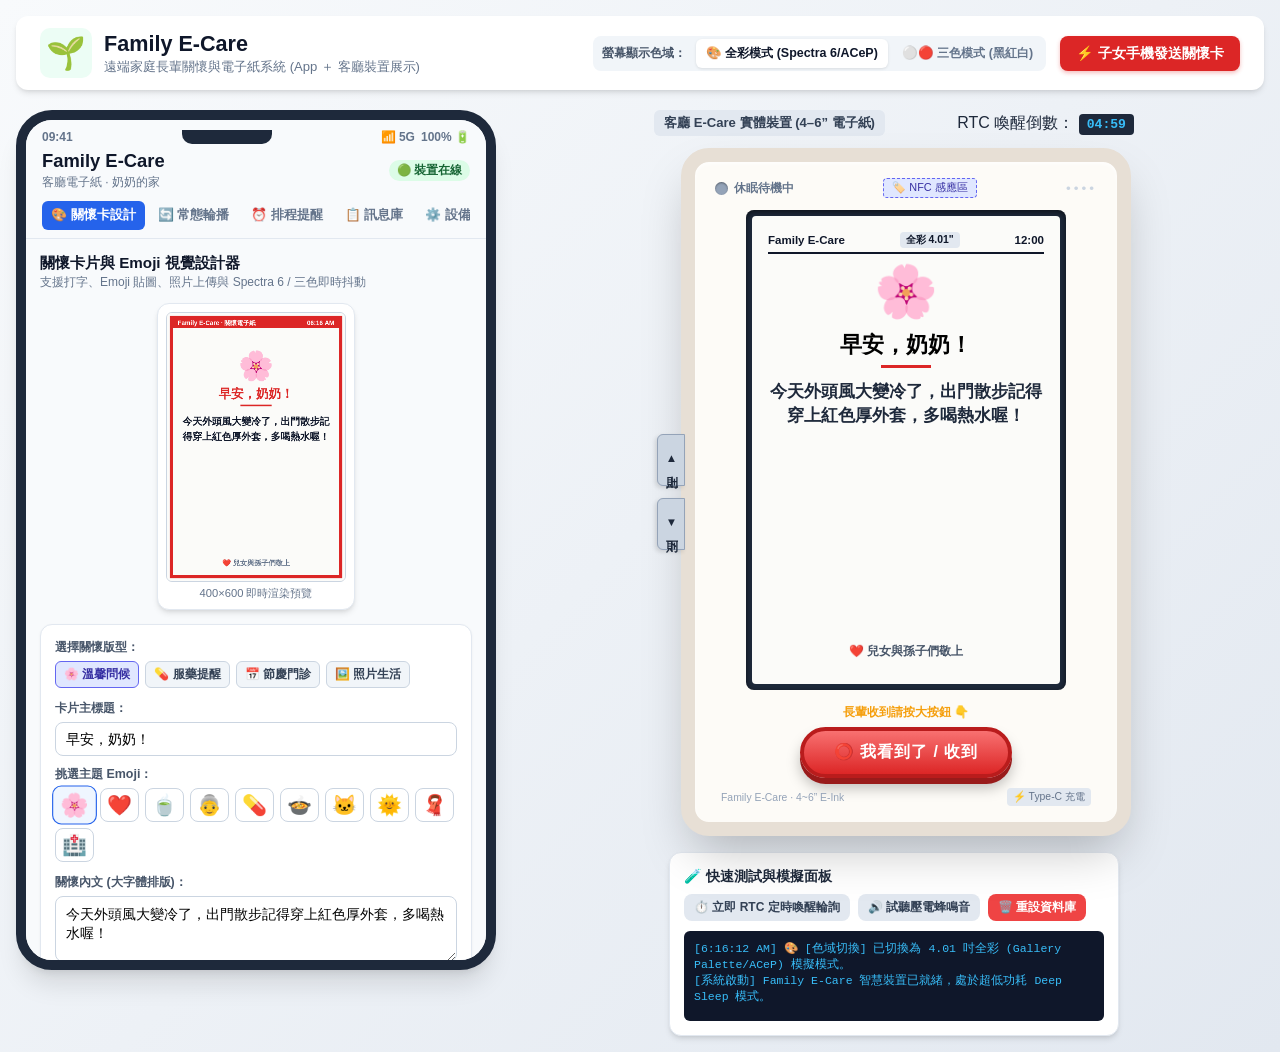
==== family-e-care/index.html @ ad6f158c "feat(ui): major upgrade on App card designer with canvas & realistic e-paper device simulator" ====
<!DOCTYPE html>
<html lang="zh-TW">
<head>
  <meta charset="UTF-8">
  <meta name="viewport" content="width=device-width, initial-scale=1.0">
  <title>Family E-Care — 遠端家庭關懷電子紙系統</title>
  <link rel="stylesheet" href="style.css">
</head>
<body>
  <div class="layout-container">
    <!-- 頂端系統導航與狀態列 -->
    <header class="navbar">
      <div class="brand">
        <span class="brand-icon">🌱</span>
        <div class="brand-text">
          <h1>Family E-Care</h1>
          <span class="subtext">遠端家庭長輩關懷與電子紙系統 (App ＋ 客廳裝置展示)</span>
        </div>
      </div>
      <div class="nav-controls">
        <div class="mode-switch-group">
          <span class="switch-label">螢幕顯示色域：</span>
          <button id="btnModeColor" class="btn-toggle active" title="模擬 4.01 吋全彩電子紙">🎨 全彩模式 (Spectra 6/ACeP)</button>
          <button id="btnModeTri" class="btn-toggle" title="模擬 4.2 吋黑紅白三色電子紙">⚪🔴 三色模式 (黑紅白)</button>
        </div>
        <button id="btnQuickDemo" class="btn-demo">⚡ 子女手機發送關懷卡</button>
      </div>
    </header>

    <!-- 主展示工作區：左側手機 App 視圖 + 右側 e-Care 實體客廳裝置模擬器 -->
    <div class="workspace">
      
      <!-- ========================================================= -->
      <!-- 視圖 A: 遠端子女端手機 App (Mobile App Console)           -->
      <!-- ========================================================= -->
      <section class="phone-frame">
        <div class="phone-header">
          <div class="status-bar">
            <span>09:41</span>
            <div class="notch"></div>
            <div class="status-icons">
              <span>📶 5G</span>
              <span>100% 🔋</span>
            </div>
          </div>
          <div class="app-top-bar">
            <div>
              <h2 class="app-title">Family E-Care</h2>
              <span class="app-sub">客廳電子紙 · 奶奶的家</span>
            </div>
            <div class="device-badge-mini" id="appConnStatus">🟢 裝置在線</div>
          </div>
          <!-- App 5 大核心功能分頁 -->
          <nav class="app-tabs">
            <button class="tab-btn active" data-tab="tab-designer">🎨 關懷卡設計</button>
            <button class="tab-btn" data-tab="tab-carousel">🔄 常態輪播</button>
            <button class="tab-btn" data-tab="tab-schedule">⏰ 排程提醒</button>
            <button class="tab-btn" data-tab="tab-history">📋 訊息庫</button>
            <button class="tab-btn" data-tab="tab-settings">⚙️ 設備與配網</button>
          </nav>
        </div>

        <div class="phone-body">
          <!-- 分頁 1: 關懷卡與圖像 Emoji 設計器 (核心亮點) -->
          <div id="tab-designer" class="tab-content active">
            <div class="section-title">
              <h3>關懷卡片與 Emoji 視覺設計器</h3>
              <p>支援打字、Emoji 貼圖、照片上傳與 Spectra 6 / 三色即時抖動</p>
            </div>

            <!-- 卡片設計即時預覽畫布 (400x600 等比縮小) -->
            <div class="designer-preview-wrap">
              <div class="canvas-box">
                <canvas id="designerCanvas" width="400" height="600"></canvas>
                <span class="canvas-tag">400×600 即時渲染預覽</span>
              </div>
            </div>

            <div class="input-card">
              <!-- 版型快速切換 -->
              <label class="control-label">選擇關懷版型：</label>
              <div class="template-selector" id="templateSelector">
                <button class="tpl-btn active" data-tpl="greeting">🌸 溫馨問候</button>
                <button class="tpl-btn" data-tpl="medicine">💊 服藥提醒</button>
                <button class="tpl-btn" data-tpl="calendar">📅 節慶門診</button>
                <button class="tpl-btn" data-tpl="photo">🖼️ 照片生活</button>
              </div>

              <label class="control-label">卡片主標題：</label>
              <input type="text" id="designTitle" value="早安，奶奶！" class="input-field">

              <label class="control-label">挑選主題 Emoji：</label>
              <div class="emoji-picker" id="emojiPicker">
                <span class="emoji-opt selected">🌸</span>
                <span class="emoji-opt">❤️</span>
                <span class="emoji-opt">🍵</span>
                <span class="emoji-opt">👵</span>
                <span class="emoji-opt">💊</span>
                <span class="emoji-opt">🍲</span>
                <span class="emoji-opt">🐱</span>
                <span class="emoji-opt">🌞</span>
                <span class="emoji-opt">🧣</span>
                <span class="emoji-opt">🏥</span>
              </div>

              <label class="control-label">關懷內文 (大字體排版)：</label>
              <textarea id="designContent" rows="3">今天外頭風大變冷了，出門散步記得穿上紅色厚外套，多喝熱水喔！</textarea>

              <label class="control-label">署名祝福：</label>
              <input type="text" id="designAuthor" value="兒女與孫子們敬上" class="input-field">

              <!-- 上傳生活照片 (選用) -->
              <div class="photo-upload-row">
                <label class="control-label">上傳生活照片 (自動 6 色/3 色抖動)：</label>
                <input type="file" id="designPhotoInput" accept="image/*" class="file-btn">
              </div>

              <div class="color-picker-row">
                <label class="control-label">主題色：</label>
                <div class="color-dots" id="colorPicker">
                  <div class="dot color-red selected" data-color="#dc2626" title="紅色"></div>
                  <div class="dot color-yellow" data-color="#d97706" title="暖黃色"></div>
                  <div class="dot color-green" data-color="#16a34a" title="綠色"></div>
                  <div class="dot color-blue" data-color="#2563eb" title="藍色"></div>
                  <div class="dot color-black" data-color="#000000" title="黑色"></div>
                </div>
              </div>

              <button id="btnSendDesign" class="btn btn-success btn-block">🚀 發送卡片至長輩客廳裝置</button>
            </div>
          </div>

          <!-- 分頁 2: 輪播訊息管理 -->
          <div id="tab-carousel" class="tab-content">
            <div class="section-title">
              <h3>客廳常態輪播訊息</h3>
              <p>裝置在無特定提醒時，按順序輪流展示的家庭生活關懷</p>
            </div>
            
            <div class="input-card">
              <label class="control-label">新增輪播文字：</label>
              <textarea id="carouselInput" placeholder="輸入想跟長輩說的話... 例如：『客廳冰箱有切好的蘋果，記得拿出來吃喔！🍎』" rows="3"></textarea>
              <div class="form-grid">
                <div>
                  <label class="control-label">輪換頻率：</label>
                  <select id="carouselInterval" class="input-field">
                    <option value="30">每 30 分鐘輪換一次</option>
                    <option value="60">每 1 小時輪換一次</option>
                    <option value="120">每 2 小時輪換一次</option>
                  </select>
                </div>
                <div style="display: flex; align-items: flex-end;">
                  <button id="btnAddCarousel" class="btn btn-primary btn-block">＋ 加入輪播</button>
                </div>
              </div>
            </div>

            <div class="message-list" id="carouselList">
              <!-- 動態生成輪播清單 -->
            </div>
          </div>

          <!-- 分頁 3: 排程提醒 -->
          <div id="tab-schedule" class="tab-content">
            <div class="section-title">
              <h3>預約定時提醒 (服藥 / 門診 / 活動)</h3>
              <p>到達指定時間將自動觸發裝置 LED 呼吸閃爍與蜂鳴器提示</p>
            </div>

            <div class="input-card">
              <label class="control-label">提醒標題：</label>
              <input type="text" id="scheduleTitle" placeholder="例如: 晚間吃降血壓藥" class="input-field">
              
              <div class="form-grid">
                <div>
                  <label class="control-label">分類項目：</label>
                  <select id="scheduleCategory" class="input-field">
                    <option value="med">💊 服藥提醒</option>
                    <option value="clinic">🏥 門診醫院</option>
                    <option value="water">💧 喝水補充</option>
                    <option value="walk">🚶 散步運動</option>
                    <option value="family">💌 家人祝賀</option>
                  </select>
                </div>
                <div>
                  <label class="control-label">提醒時間：</label>
                  <input type="time" id="scheduleTime" class="input-field" value="20:00">
                </div>
              </div>

              <label class="control-label">詳細說明：</label>
              <textarea id="scheduleContent" placeholder="配溫開水服用，紅色與黃色各一顆喔！" rows="2"></textarea>
              
              <button id="btnAddSchedule" class="btn btn-primary btn-block">＋ 建立定時排程提醒</button>
            </div>

            <div class="schedule-list" id="scheduleList">
              <!-- 動態生成排程清單 -->
            </div>
          </div>

          <!-- 分頁 4: 訊息庫與閱讀確認追蹤 -->
          <div id="tab-history" class="tab-content">
            <div class="section-title">
              <h3>訊息庫與長輩閱讀確認 (ACK)</h3>
              <p>追蹤長輩是否已按下實體「我看到了」按鈕回傳狀態</p>
            </div>

            <div class="stats-bar">
              <div class="stat-item">
                <span class="stat-num" id="statTotal">0</span>
                <span class="stat-label">總發送數</span>
              </div>
              <div class="stat-item">
                <span class="stat-num text-success" id="statRead">0</span>
                <span class="stat-label">長輩已按鍵確認</span>
              </div>
              <div class="stat-item">
                <span class="stat-num text-warning" id="statPending">0</span>
                <span class="stat-label">等待長輩閱讀</span>
              </div>
            </div>

            <div class="history-table-container">
              <table class="history-table">
                <thead>
                  <tr>
                    <th>時間</th>
                    <th>類型</th>
                    <th>內容摘要</th>
                    <th>確認狀態</th>
                  </tr>
                </thead>
                <tbody id="historyTableBody">
                  <!-- 動態生成歷史紀錄 -->
                </tbody>
              </table>
            </div>
          </div>

          <!-- 分頁 5: 設備綁定與 NFC 配網 -->
          <div id="tab-settings" class="tab-content">
            <div class="section-title">
              <h3>裝置配網與電源健康管理</h3>
              <p>NFC 專責初次手機觸碰配網，日常由 Wi-Fi ＋ 350mAh 鋰電維持運作</p>
            </div>

            <div class="setting-card">
              <h4>📲 NFC 一碰配網 (Provisioning)</h4>
              <p class="setting-desc">初次使用或更換 Wi-Fi 時，手機貼近裝置頂部 NFC 標籤即可寫入：</p>
              <div class="form-group">
                <label class="control-label">家用 Wi-Fi 名稱 (SSID 2.4GHz)：</label>
                <input type="text" id="cfgWifiSsid" value="Home_Care_2.4G" class="input-field">
              </div>
              <div class="form-group">
                <label class="control-label">家用 Wi-Fi 密碼：</label>
                <input type="password" id="cfgWifiPass" value="CareGrandma2026" class="input-field">
              </div>
              <button id="btnSimulateNfc" class="btn btn-warning btn-block">📱 模擬手機 NFC 碰觸寫入配網</button>
            </div>

            <div class="setting-card">
              <h4>🔋 350mAh 電源管理與健康度</h4>
              <div class="battery-status-box">
                <div class="battery-bar-wrap">
                  <div class="battery-bar" style="width: 96%;"></div>
                </div>
                <div class="battery-meta">
                  <span>剩餘電量: 96% (3.7V / 336mAh)</span>
                  <span class="text-success">預估待機: 38 天</span>
                </div>
              </div>
              <p class="setting-desc" style="margin-top: 8px;">
                採用 <strong>STM32L4 / ESP32-C3 Deep Sleep (<15µA)</strong> 深度睡眠架構，每 5 分鐘由硬體 RTC 短暫喚醒 1.5 秒向雲端查詢新訊息。
              </p>
            </div>

            <div class="setting-card">
              <h4>🏷️ 產品規格與售價指標</h4>
              <p class="setting-desc">建議售價目標：<strong>NT$2,000 (約 RMB 300) 以內</strong></p>
              <p class="setting-desc">主控 MCU：<strong>STM32L4 / ESP32-C3 (獨立低功耗 Wi-Fi)</strong></p>
              <p class="setting-desc">充電規格：<strong>USB Type-C 5V 500mA</strong></p>
            </div>
          </div>
        </div>
      </section>

      <!-- ========================================================= -->
      <!-- 視圖 B: e-Care 實體客廳裝置擬真模擬器 (Physical Device)     -->
      <!-- ========================================================= -->
      <section class="device-simulator">
        <div class="simulator-panel-header">
          <div class="sim-badge">客廳 E-Care 實體裝置 (4–6” 電子紙)</div>
          <div class="sim-timer-info">
            <span>RTC 喚醒倒數：</span>
            <span id="pollCountdown" class="countdown-tag">04:59</span>
          </div>
        </div>

        <!-- 擬真機身包覆容器 (包含側邊微動按鍵) -->
        <div class="device-wrapper">
          
          <!-- 側邊換頁按鍵 (G-2 微動開關) -->
          <div class="side-buttons">
            <button class="side-btn" id="btnSidePrev" title="上一則訊息 (長輩手動翻閱)">▲ 上則</button>
            <button class="side-btn" id="btnSideNext" title="下一則訊息 (長輩手動翻閱)">▼ 下則</button>
          </div>

          <!-- 實體機身外殼 (溫潤白圓角木質質感) -->
          <div class="device-casing" id="deviceCasing">
            <!-- 頂部指示燈、NFC 感應標誌與 3V 壓電蜂鳴孔 -->
            <div class="device-top-panel">
              <div class="led-container">
                <div class="led-indicator" id="deviceLed"></div>
                <span class="led-label" id="ledLabel">休眠待機中</span>
              </div>
              <div class="nfc-area-badge" id="deviceNfcBadge" title="手機初次配對觸碰點">🏷️ NFC 感應區</div>
              <div class="buzzer-holes" title="3V 壓電蜂鳴器喇叭孔">
                <span>•</span><span>•</span><span>•</span><span>•</span>
              </div>
            </div>

            <!-- 4~6 吋電子紙螢幕視窗 (含壓克力抗眩前保護蓋板) -->
            <div class="epaper-screen-frame">
              <div class="epaper-screen" id="epaperScreen">
                
                <!-- 3.8 秒分階段電子紙顆粒物理刷新覆蓋層 -->
                <div class="refresh-overlay" id="refreshOverlay">
                  <div class="refresh-phase-title" id="refreshPhaseTitle">全黑全白清除...</div>
                  <div class="refresh-spinner"></div>
                  <div class="refresh-text">
                    電子紙顆粒物理翻轉中<br>
                    <span id="refreshTimer">3.8s</span>
                  </div>
                  <div class="refresh-tech-hint">靜態顯示優化 · 無背光舒適護眼</div>
                </div>

                <!-- 電子紙真實內容畫面 (400x600 比例高擬真畫布) -->
                <div class="epaper-content" id="epaperContent">
                  <div class="epd-header-bar">
                    <span class="epd-brand">Family E-Care</span>
                    <span class="epd-mode-badge" id="epdModeBadge">全彩 4.01"</span>
                    <span class="epd-time" id="epdClock">12:00</span>
                  </div>
                  
                  <div class="epd-body" id="epdBody">
                    <div class="epd-emoji-badge" id="epdEmoji">🌸</div>
                    <h2 class="epd-title" id="epdTitle">早安，奶奶！</h2>
                    <div class="epd-divider" id="epdDivider"></div>
                    <p class="epd-text" id="epdText">今天外頭風大變冷了，出門散步記得穿上紅色厚外套，多喝熱水喔！</p>
                    <div class="epd-footer-info" id="epdFooter">
                      <span>❤️ 兒女與孫子們敬上</span>
                    </div>
                  </div>
                </div>

              </div>
            </div>

            <!-- 裝置正面：長輩專用實體大按鈕 (G-1「我看到了」按鈕) -->
            <div class="device-controls">
              <div class="button-hint" id="buttonHint">長輩收到請按大按鈕 👇</div>
              <button id="btnDeviceConfirm" class="physical-button">
                <span class="btn-cap">⭕ 我看到了 / 收到</span>
              </button>
              
              <div class="device-bottom-bar">
                <span class="device-model-label">Family E-Care · 4~6” E-Ink</span>
                <span class="type-c-port" title="USB Type-C 充電口">⚡ Type-C 充電</span>
              </div>
            </div>

          </div>
        </div>

        <!-- 模擬器運作除錯與測試輔助面板 -->
        <div class="sim-debug-card">
          <h4>🧪 快速測試與模擬面板</h4>
          <div class="debug-actions">
            <button id="btnTriggerPoll" class="btn btn-sm btn-secondary">⏱️ 立即 RTC 定時喚醒輪詢</button>
            <button id="btnTestBuzzer" class="btn btn-sm btn-secondary">🔊 試聽壓電蜂鳴音</button>
            <button id="btnResetAll" class="btn btn-sm btn-danger">🗑️ 重設資料庫</button>
          </div>
          <div class="debug-logs" id="simLogs">
            [系統啟動] Family E-Care 智慧裝置已就緒，處於超低功耗 Deep Sleep 模式。<br>
          </div>
        </div>
      </section>

    </div>
  </div>

  <script src="app.js"></script>
</body>
</html>
---- family-e-care/style.css ----
/* ==========================================================================
   Family E-Care — 遠端家庭關懷電子紙系統 Prototype 樣式表
   專注於：App 關懷卡視覺設計器 ＋ 客廳 4~6 吋電子紙擬真顯示
   ========================================================================== */

:root {
  --primary: #2563eb;
  --primary-light: #eff6ff;
  --care-green: #10b981;
  --care-green-light: #d1fae5;
  --care-coral: #dc2626;
  --care-yellow: #d97706;
  --bg-gradient: linear-gradient(135deg, #f8fafc 0%, #e2e8f0 100%);
  --phone-bg: #ffffff;
  --text-main: #1e293b;
  --text-muted: #64748b;
  --border: #e2e8f0;
  --shadow-lg: 0 20px 25px -5px rgb(0 0 0 / 0.1), 0 8px 10px -6px rgb(0 0 0 / 0.1);
  --shadow-md: 0 4px 6px -1px rgb(0 0 0 / 0.1), 0 2px 4px -2px rgb(0 0 0 / 0.1);
}

* {
  box-sizing: border-box;
  margin: 0;
  padding: 0;
  font-family: -apple-system, BlinkMacSystemFont, "Segoe UI", Roboto, "Noto Sans TC", sans-serif;
}

body {
  background: var(--bg-gradient);
  color: var(--text-main);
  min-height: 100vh;
  padding: 16px;
}

.layout-container {
  max-width: 1400px;
  margin: 0 auto;
}

/* 頂部導覽列 */
.navbar {
  display: flex;
  justify-content: space-between;
  align-items: center;
  background: #ffffff;
  padding: 12px 24px;
  border-radius: 12px;
  box-shadow: var(--shadow-md);
  margin-bottom: 20px;
  flex-wrap: wrap;
  gap: 12px;
}

.brand {
  display: flex;
  align-items: center;
  gap: 12px;
}

.brand-icon {
  font-size: 2rem;
  background: #ecfdf5;
  padding: 6px;
  border-radius: 10px;
}

.brand-text h1 {
  font-size: 1.35rem;
  color: #0f172a;
}

.subtext {
  font-size: 0.82rem;
  color: var(--text-muted);
}

.nav-controls {
  display: flex;
  align-items: center;
  gap: 14px;
}

/* 色域模式切換 */
.mode-switch-group {
  display: flex;
  align-items: center;
  background: #f1f5f9;
  padding: 3px;
  border-radius: 8px;
  gap: 4px;
}

.switch-label {
  font-size: 0.78rem;
  font-weight: 600;
  color: #475569;
  padding: 0 6px;
}

.btn-toggle {
  background: transparent;
  border: none;
  font-size: 0.78rem;
  font-weight: 600;
  color: #64748b;
  padding: 6px 10px;
  border-radius: 6px;
  cursor: pointer;
  transition: all 0.2s;
}

.btn-toggle.active {
  background: #ffffff;
  color: #0f172a;
  box-shadow: 0 1px 3px rgba(0,0,0,0.1);
}

.btn-demo {
  background: #dc2626;
  color: #ffffff;
  border: none;
  padding: 8px 16px;
  border-radius: 8px;
  font-weight: 600;
  font-size: 0.88rem;
  cursor: pointer;
  transition: all 0.2s;
  box-shadow: 0 2px 4px rgba(220, 38, 38, 0.3);
}

.btn-demo:hover {
  background: #b91c1c;
  transform: translateY(-1px);
}

/* 主工作區 (雙欄佈局) */
.workspace {
  display: grid;
  grid-template-columns: 480px 1fr;
  gap: 28px;
  align-items: start;
}

@media (max-width: 1060px) {
  .workspace {
    grid-template-columns: 1fr;
  }
}

/* ==========================================================================
   視圖 A: 遠端手機 App (Mobile Frame)
   ========================================================================== */
.phone-frame {
  background: #ffffff;
  border-radius: 36px;
  border: 10px solid #1e293b;
  box-shadow: var(--shadow-lg);
  overflow: hidden;
  display: flex;
  flex-direction: column;
  height: 860px;
}

.phone-header {
  background: #f8fafc;
  border-bottom: 1px solid var(--border);
  padding: 10px 16px 0 16px;
}

.status-bar {
  display: flex;
  justify-content: space-between;
  align-items: center;
  font-size: 0.75rem;
  font-weight: 600;
  color: #64748b;
  margin-bottom: 6px;
}

.notch {
  width: 90px;
  height: 14px;
  background: #1e293b;
  border-radius: 0 0 10px 10px;
}

.status-icons {
  display: flex;
  gap: 6px;
}

.app-top-bar {
  display: flex;
  justify-content: space-between;
  align-items: center;
  margin-bottom: 10px;
}

.app-title {
  font-size: 1.15rem;
  color: #0f172a;
  line-height: 1.2;
}

.app-sub {
  font-size: 0.75rem;
  color: var(--text-muted);
}

.device-badge-mini {
  background: #dcfce7;
  color: #166534;
  font-size: 0.72rem;
  font-weight: 700;
  padding: 3px 8px;
  border-radius: 9999px;
}

/* App 分頁導覽 */
.app-tabs {
  display: flex;
  gap: 4px;
  overflow-x: auto;
  padding-bottom: 8px;
}

.tab-btn {
  background: transparent;
  border: none;
  font-size: 0.8rem;
  font-weight: 600;
  color: #64748b;
  padding: 6px 9px;
  border-radius: 6px;
  cursor: pointer;
  white-space: nowrap;
  transition: all 0.2s;
}

.tab-btn.active {
  background: #2563eb;
  color: #ffffff;
}

.phone-body {
  padding: 14px;
  overflow-y: auto;
  flex: 1;
  background: #f8fafc;
}

.tab-content {
  display: none;
}

.tab-content.active {
  display: block;
}

.section-title {
  margin-bottom: 12px;
}

.section-title h3 {
  font-size: 0.95rem;
  color: #0f172a;
}

.section-title p {
  font-size: 0.75rem;
  color: #64748b;
}

/* 關懷卡設計即時預覽畫布 */
.designer-preview-wrap {
  display: flex;
  justify-content: center;
  margin-bottom: 14px;
}

.canvas-box {
  display: flex;
  flex-direction: column;
  align-items: center;
  background: #ffffff;
  padding: 8px;
  border-radius: 12px;
  border: 1px solid var(--border);
  box-shadow: var(--shadow-md);
}

#designerCanvas {
  width: 180px;
  height: 270px;
  border-radius: 6px;
  border: 1px solid #cbd5e1;
  background: #fdfbf7;
}

.canvas-tag {
  font-size: 0.7rem;
  color: #64748b;
  margin-top: 4px;
}

/* 卡片與表單元素 */
.input-card {
  background: #ffffff;
  border: 1px solid var(--border);
  border-radius: 12px;
  padding: 14px;
  margin-bottom: 14px;
  box-shadow: 0 1px 3px rgba(0, 0, 0, 0.05);
}

.control-label {
  display: block;
  font-size: 0.78rem;
  font-weight: 700;
  color: #475569;
  margin-bottom: 5px;
}

/* 版型切換選擇器 */
.template-selector {
  display: flex;
  gap: 6px;
  margin-bottom: 12px;
  flex-wrap: wrap;
}

.tpl-btn {
  background: #f1f5f9;
  border: 1px solid #cbd5e1;
  padding: 4px 8px;
  border-radius: 6px;
  font-size: 0.75rem;
  font-weight: 600;
  color: #334155;
  cursor: pointer;
  transition: all 0.2s;
}

.tpl-btn.active {
  background: #e0e7ff;
  border-color: #6366f1;
  color: #3730a3;
}

textarea, .input-field {
  width: 100%;
  border: 1px solid #cbd5e1;
  border-radius: 8px;
  padding: 8px 10px;
  font-size: 0.88rem;
  outline: none;
  transition: border-color 0.2s;
  background: #ffffff;
  margin-bottom: 10px;
}

textarea:focus, .input-field:focus {
  border-color: #2563eb;
}

.form-grid {
  display: grid;
  grid-template-columns: 1fr 1fr;
  gap: 8px;
}

.photo-upload-row {
  margin-bottom: 10px;
}

.file-btn {
  font-size: 0.75rem;
  color: #64748b;
}

.btn {
  padding: 8px 14px;
  border-radius: 8px;
  font-size: 0.85rem;
  font-weight: 600;
  border: none;
  cursor: pointer;
  transition: all 0.2s;
}

.btn-primary { background: #2563eb; color: #ffffff; }
.btn-primary:hover { background: #1d4ed8; }

.btn-success { background: #10b981; color: #ffffff; }
.btn-success:hover { background: #059669; }

.btn-secondary { background: #e2e8f0; color: #334155; }
.btn-secondary:hover { background: #cbd5e1; }

.btn-warning { background: #f59e0b; color: #ffffff; }
.btn-warning:hover { background: #d97706; }

.btn-danger { background: #ef4444; color: #ffffff; }
.btn-danger:hover { background: #dc2626; }

.btn-sm { padding: 5px 10px; font-size: 0.75rem; }
.btn-block { width: 100%; display: block; margin-top: 6px; }

/* Emoji 選擇器 */
.emoji-picker {
  display: flex;
  gap: 6px;
  margin-bottom: 12px;
  flex-wrap: wrap;
}

.emoji-opt {
  font-size: 1.25rem;
  background: #ffffff;
  border: 1px solid #cbd5e1;
  border-radius: 8px;
  padding: 4px 6px;
  cursor: pointer;
  transition: all 0.2s;
}

.emoji-opt.selected {
  border-color: #2563eb;
  background: #eff6ff;
  transform: scale(1.15);
}

.color-picker-row {
  display: flex;
  align-items: center;
  justify-content: space-between;
  margin-bottom: 12px;
}

.color-dots {
  display: flex;
  gap: 8px;
}

.dot {
  width: 20px;
  height: 20px;
  border-radius: 50%;
  cursor: pointer;
  border: 2px solid #ffffff;
  box-shadow: 0 0 0 1px #cbd5e1;
  transition: transform 0.2s;
}

.dot.selected {
  transform: scale(1.3);
  box-shadow: 0 0 0 2px #2563eb;
}

.color-red { background: #dc2626; }
.color-yellow { background: #d97706; }
.color-green { background: #16a34a; }
.color-blue { background: #2563eb; }
.color-black { background: #000000; }

/* 訊息清單項目 */
.message-list, .schedule-list {
  display: flex;
  flex-direction: column;
  gap: 8px;
}

.msg-item {
  background: #ffffff;
  border-left: 4px solid #2563eb;
  border-radius: 8px;
  padding: 10px;
  box-shadow: 0 1px 3px rgba(0, 0, 0, 0.05);
  display: flex;
  justify-content: space-between;
  align-items: flex-start;
  gap: 8px;
}

.msg-item.active-item {
  border-left-color: #10b981;
  background: #f0fdf4;
}

.msg-text {
  font-size: 0.85rem;
  color: #1e293b;
  line-height: 1.4;
}

.msg-meta {
  font-size: 0.72rem;
  color: #94a3b8;
  margin-top: 3px;
}

/* 訊息資料庫表格 */
.stats-bar {
  display: grid;
  grid-template-columns: 1fr 1fr 1fr;
  gap: 8px;
  margin-bottom: 12px;
}

.stat-item {
  background: #ffffff;
  padding: 8px;
  border-radius: 8px;
  text-align: center;
  border: 1px solid var(--border);
}

.stat-num {
  font-size: 1.15rem;
  font-weight: 700;
  display: block;
}

.stat-label {
  font-size: 0.72rem;
  color: var(--text-muted);
}

.text-success { color: #16a34a; }
.text-warning { color: #d97706; }

.history-table-container {
  background: #ffffff;
  border-radius: 8px;
  border: 1px solid var(--border);
  overflow-x: auto;
}

.history-table {
  width: 100%;
  border-collapse: collapse;
  font-size: 0.75rem;
}

.history-table th {
  background: #f8fafc;
  padding: 7px 8px;
  text-align: left;
  color: #475569;
  border-bottom: 1px solid var(--border);
}

.history-table td {
  padding: 7px 8px;
  border-bottom: 1px solid #f1f5f9;
}

.badge-status {
  padding: 2px 6px;
  border-radius: 4px;
  font-size: 0.7rem;
  font-weight: 600;
}

.badge-status.read {
  background: #dcfce7;
  color: #166534;
}

.badge-status.pending {
  background: #fef3c7;
  color: #92400e;
}

/* 電量管理卡片 */
.battery-status-box {
  background: #f8fafc;
  border: 1px solid #cbd5e1;
  padding: 8px;
  border-radius: 6px;
}

.battery-bar-wrap {
  width: 100%;
  height: 8px;
  background: #e2e8f0;
  border-radius: 4px;
  overflow: hidden;
  margin-bottom: 4px;
}

.battery-bar {
  height: 100%;
  background: #10b981;
}

.battery-meta {
  display: flex;
  justify-content: space-between;
  font-size: 0.72rem;
  font-weight: 600;
}

.setting-card {
  background: #ffffff;
  border: 1px solid var(--border);
  border-radius: 12px;
  padding: 12px;
  margin-bottom: 12px;
}

.setting-card h4 {
  font-size: 0.9rem;
  margin-bottom: 6px;
  color: #1e293b;
}

.setting-desc {
  font-size: 0.8rem;
  color: #64748b;
  margin-bottom: 6px;
  line-height: 1.4;
}

/* ==========================================================================
   視圖 B: e-Care 實體客廳裝置擬真模擬器 (Physical Device Frame)
   ========================================================================== */
.device-simulator {
  display: flex;
  flex-direction: column;
  align-items: center;
}

.simulator-panel-header {
  width: 100%;
  max-width: 480px;
  display: flex;
  justify-content: space-between;
  align-items: center;
  margin-bottom: 12px;
}

.sim-badge {
  font-size: 0.82rem;
  font-weight: 700;
  color: #334155;
  background: #e2e8f0;
  padding: 4px 10px;
  border-radius: 6px;
}

.countdown-tag {
  background: #1e293b;
  color: #38bdf8;
  font-family: monospace;
  font-size: 0.82rem;
  padding: 3px 8px;
  border-radius: 4px;
  font-weight: 600;
}

/* 外層裝置包覆容器 (包含側邊按鈕) */
.device-wrapper {
  display: flex;
  align-items: center;
  position: relative;
}

/* 側邊換頁按鍵 (G-2 微動開關) */
.side-buttons {
  display: flex;
  flex-direction: column;
  gap: 12px;
  margin-right: -4px;
  z-index: 5;
}

.side-btn {
  background: #cbd5e1;
  border: 1px solid #94a3b8;
  color: #1e293b;
  border-radius: 6px 0 0 6px;
  width: 28px;
  height: 52px;
  font-size: 0.72rem;
  font-weight: 700;
  cursor: pointer;
  transition: all 0.1s;
  box-shadow: -2px 2px 4px rgba(0,0,0,0.12);
  writing-mode: vertical-lr;
  display: flex;
  align-items: center;
  justify-content: center;
}

.side-btn:hover {
  background: #94a3b8;
  color: #ffffff;
}

.side-btn:active {
  transform: translateX(3px);
}

/* 擬真機身外殼 (溫潤白圓角木質邊框) */
.device-casing {
  width: 450px;
  background: #fdfbf7;
  border: 14px solid #e7dfd5;
  border-radius: 28px;
  box-shadow: 0 25px 50px -12px rgba(0, 0, 0, 0.25), inset 0 2px 4px rgba(255, 255, 255, 0.8);
  padding: 16px;
  display: flex;
  flex-direction: column;
  align-items: center;
  position: relative;
  transition: filter 0.3s ease;
}

/* 頂部 LED、NFC 區與蜂鳴孔 */
.device-top-panel {
  width: 100%;
  display: flex;
  justify-content: space-between;
  align-items: center;
  margin-bottom: 12px;
  padding: 0 4px;
}

.led-container {
  display: flex;
  align-items: center;
  gap: 6px;
}

.led-indicator {
  width: 13px;
  height: 13px;
  border-radius: 50%;
  background: #94a3b8;
  box-shadow: inset 0 1px 2px rgba(0,0,0,0.4);
  transition: all 0.3s;
}

/* 暖黃光/雙色 LED 呼吸閃爍通知動效 */
.led-indicator.active-blink {
  background: #f59e0b;
  box-shadow: 0 0 16px #f59e0b, 0 0 28px #fbbf24, inset 0 1px 2px rgba(255,255,255,0.8);
  animation: ledPulse 1s infinite alternate;
}

@keyframes ledPulse {
  0% { opacity: 0.35; transform: scale(0.95); }
  100% { opacity: 1.0; transform: scale(1.15); }
}

.led-label {
  font-size: 0.72rem;
  font-weight: 600;
  color: #64748b;
}

.nfc-area-badge {
  font-size: 0.68rem;
  background: #e0e7ff;
  color: #3730a3;
  padding: 2px 8px;
  border-radius: 4px;
  border: 1px dashed #6366f1;
}

.buzzer-holes {
  color: #cbd5e1;
  letter-spacing: 3px;
  font-size: 0.85rem;
}

/* 4~6 吋電子紙螢幕外框 (比例 400x600) */
.epaper-screen-frame {
  width: 320px;
  height: 480px;
  background: #1e293b;
  padding: 6px;
  border-radius: 8px;
  box-shadow: inset 0 2px 6px rgba(0,0,0,0.6);
}

.epaper-screen {
  width: 100%;
  height: 100%;
  background: #fbfbf9; /* 電子紙微米白紙質質感 */
  border-radius: 4px;
  position: relative;
  overflow: hidden;
  display: flex;
  flex-direction: column;
}

/* 黑紅白三色模擬濾鏡效果 */
.epaper-screen.tri-color-mode {
  filter: contrast(1.6) saturate(1.8);
}

.epaper-screen.tri-color-mode .epd-title,
.epaper-screen.tri-color-mode .epd-divider {
  color: #dc2626 !important;
  background: #dc2626 !important;
}

/* 3.8 秒分階段電子紙顆粒物理刷新覆蓋層 */
.refresh-overlay {
  position: absolute;
  top: 0;
  left: 0;
  width: 100%;
  height: 100%;
  background: #ffffff;
  display: none;
  flex-direction: column;
  justify-content: center;
  align-items: center;
  z-index: 10;
  padding: 20px;
}

.refresh-overlay.active {
  display: flex;
  animation: epdFlashingSteps 3.8s ease-in-out forwards;
}

@keyframes epdFlashingSteps {
  0%   { background-color: #ffffff; filter: invert(0); }
  20%  { background-color: #000000; filter: invert(1); }   /* 階段 1: 全黑清除 */
  40%  { background-color: #ffffff; filter: invert(0); }   /* 階段 2: 全白清除 */
  60%  { background-color: #dc2626; filter: invert(0.6); } /* 階段 3: 色彩震盪 */
  80%  { background-color: #f59e0b; filter: grayscale(1); }/* 階段 4: 顆粒排列 */
  95%  { background-color: #fbfbf9; filter: contrast(1.5); }
  100% { background-color: #fbfbf9; filter: none; }
}

.refresh-phase-title {
  font-size: 0.75rem;
  font-weight: 700;
  color: #2563eb;
  margin-bottom: 8px;
}

.refresh-spinner {
  width: 38px;
  height: 38px;
  border: 4px solid #cbd5e1;
  border-top-color: #2563eb;
  border-radius: 50%;
  animation: spin 0.8s linear infinite;
  margin-bottom: 10px;
}

@keyframes spin {
  to { transform: rotate(360deg); }
}

.refresh-text {
  font-size: 0.82rem;
  font-weight: 700;
  color: #334155;
  text-align: center;
}

#refreshTimer {
  font-size: 1.15rem;
  color: #2563eb;
}

.refresh-tech-hint {
  font-size: 0.65rem;
  color: #64748b;
  margin-top: 10px;
}

/* 電子紙真實內容畫面 */
.epaper-content {
  width: 100%;
  height: 100%;
  display: flex;
  flex-direction: column;
  padding: 16px;
}

.epd-header-bar {
  display: flex;
  justify-content: space-between;
  align-items: center;
  font-size: 0.72rem;
  font-weight: 700;
  color: #0f172a;
  border-bottom: 2px solid #0f172a;
  padding-bottom: 4px;
}

.epd-mode-badge {
  font-size: 0.65rem;
  background: #e2e8f0;
  padding: 1px 6px;
  border-radius: 4px;
}

.epd-body {
  flex: 1;
  display: flex;
  flex-direction: column;
  align-items: center;
  justify-content: center;
  text-align: center;
  padding: 8px 0;
}

.epd-emoji-badge {
  font-size: 3.2rem;
  margin-bottom: 8px;
}

.epd-title {
  font-size: 1.35rem;
  font-weight: 800;
  color: #000000;
  margin-bottom: 6px;
}

.epd-divider {
  width: 50px;
  height: 3px;
  background: #dc2626;
  margin-bottom: 12px;
}

.epd-text {
  font-size: 1.05rem;
  font-weight: 600;
  color: #1e293b;
  line-height: 1.45;
  word-break: break-word;
}

.epd-footer-info {
  margin-top: auto;
  font-size: 0.75rem;
  font-weight: 700;
  color: #475569;
}

/* 實體大按鈕 (G-1「我看到了」按鈕) */
.device-controls {
  width: 100%;
  display: flex;
  flex-direction: column;
  align-items: center;
  margin-top: 14px;
}

.button-hint {
  font-size: 0.75rem;
  font-weight: 700;
  color: #f59e0b;
  margin-bottom: 6px;
  animation: bounce 1.5s infinite;
}

@keyframes bounce {
  0%, 100% { transform: translateY(0); }
  50% { transform: translateY(-3px); }
}

.physical-button {
  background: linear-gradient(180deg, #f87171 0%, #dc2626 100%);
  border: 4px solid #b91c1c;
  border-radius: 9999px;
  padding: 11px 30px;
  cursor: pointer;
  box-shadow: 0 6px 0 #991b1b, 0 10px 14px rgba(0,0,0,0.25);
  transition: all 0.08s;
}

.physical-button:active {
  transform: translateY(4px);
  box-shadow: 0 2px 0 #991b1b, 0 4px 6px rgba(0,0,0,0.2);
}

.physical-button.glowing {
  animation: btnGlow 0.8s infinite alternate;
}

@keyframes btnGlow {
  0% { box-shadow: 0 6px 0 #991b1b, 0 0 12px #ef4444; }
  100% { box-shadow: 0 6px 0 #991b1b, 0 0 26px #f87171; }
}

.btn-cap {
  font-size: 1rem;
  font-weight: 800;
  color: #ffffff;
  letter-spacing: 1px;
}

.device-bottom-bar {
  width: 100%;
  display: flex;
  justify-content: space-between;
  align-items: center;
  margin-top: 10px;
  padding: 0 10px;
}

.device-model-label {
  font-size: 0.65rem;
  color: #94a3b8;
}

.type-c-port {
  font-size: 0.65rem;
  color: #64748b;
  background: #e2e8f0;
  padding: 2px 6px;
  border-radius: 4px;
}

/* 測試與除錯卡片 */
.sim-debug-card {
  width: 100%;
  max-width: 450px;
  background: #ffffff;
  border: 1px solid var(--border);
  border-radius: 12px;
  padding: 14px;
  margin-top: 16px;
  box-shadow: var(--shadow-md);
}

.sim-debug-card h4 {
  font-size: 0.88rem;
  margin-bottom: 8px;
  color: #1e293b;
}

.debug-actions {
  display: flex;
  gap: 8px;
  flex-wrap: wrap;
  margin-bottom: 10px;
}

.debug-logs {
  background: #0f172a;
  color: #38bdf8;
  font-family: Consolas, monospace;
  font-size: 0.72rem;
  padding: 10px;
  border-radius: 6px;
  height: 90px;
  overflow-y: auto;
  line-height: 1.4;
}
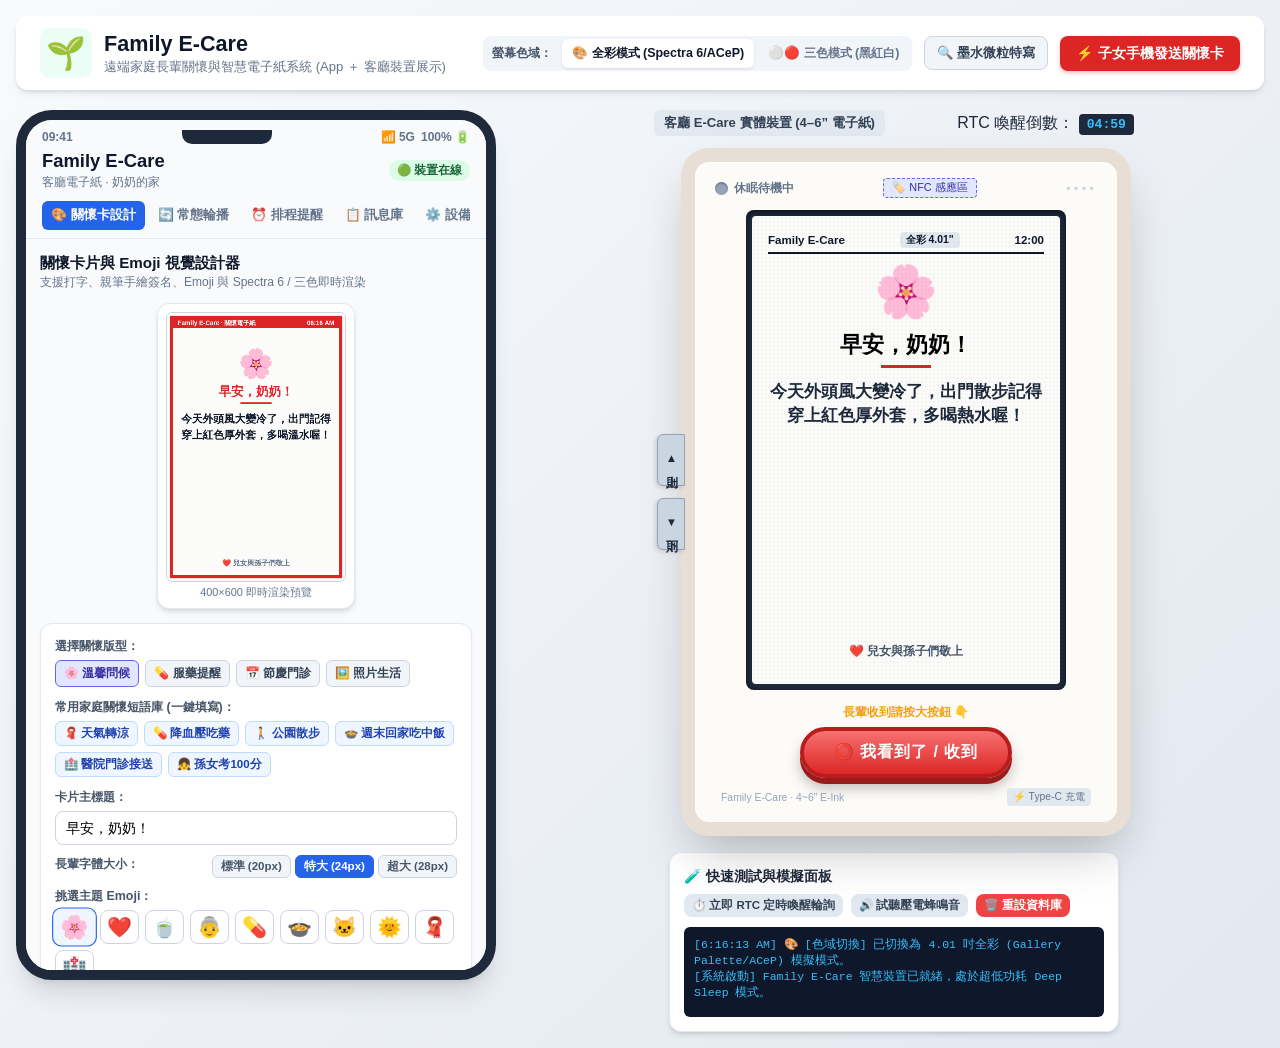
==== commit 23b8bd28: "feat(app): add handwriting canvas signature, quick phrases, font scaling, and realistic ink zoom" ====
--- a/family-e-care/index.html
+++ b/family-e-care/index.html
@@ -14,18 +14,28 @@
         <span class="brand-icon">🌱</span>
         <div class="brand-text">
           <h1>Family E-Care</h1>
-          <span class="subtext">遠端家庭長輩關懷與電子紙系統 (App ＋ 客廳裝置展示)</span>
+          <span class="subtext">遠端家庭長輩關懷與智慧電子紙系統 (App ＋ 客廳裝置展示)</span>
         </div>
       </div>
       <div class="nav-controls">
         <div class="mode-switch-group">
-          <span class="switch-label">螢幕顯示色域：</span>
+          <span class="switch-label">螢幕色域：</span>
           <button id="btnModeColor" class="btn-toggle active" title="模擬 4.01 吋全彩電子紙">🎨 全彩模式 (Spectra 6/ACeP)</button>
           <button id="btnModeTri" class="btn-toggle" title="模擬 4.2 吋黑紅白三色電子紙">⚪🔴 三色模式 (黑紅白)</button>
         </div>
+        <button id="btnZoomToggle" class="btn-zoom" title="切換電子紙微米白紙質與墨水粒子檢視">🔍 墨水微粒特寫</button>
         <button id="btnQuickDemo" class="btn-demo">⚡ 子女手機發送關懷卡</button>
       </div>
     </header>
+
+    <!-- 子女手機即時收到長輩已讀通知彈窗 -->
+    <div class="app-push-toast" id="appPushToast">
+      <div class="toast-icon">👵</div>
+      <div class="toast-body">
+        <strong id="toastTitle">奶奶剛剛按下了「我看到了」！</strong>
+        <p id="toastDesc">客廳裝置已刷新完畢，狀態已同步更新至雲端資料庫。</p>
+      </div>
+    </div>
 
     <!-- 主展示工作區：左側手機 App 視圖 + 右側 e-Care 實體客廳裝置模擬器 -->
     <div class="workspace">
@@ -65,7 +75,7 @@
           <div id="tab-designer" class="tab-content active">
             <div class="section-title">
               <h3>關懷卡片與 Emoji 視覺設計器</h3>
-              <p>支援打字、Emoji 貼圖、照片上傳與 Spectra 6 / 三色即時抖動</p>
+              <p>支援打字、親筆手繪簽名、Emoji 與 Spectra 6 / 三色即時渲染</p>
             </div>
 
             <!-- 卡片設計即時預覽畫布 (400x600 等比縮小) -->
@@ -86,8 +96,29 @@
                 <button class="tpl-btn" data-tpl="photo">🖼️ 照片生活</button>
               </div>
 
+              <!-- 常用關懷短語一鍵套用庫 -->
+              <label class="control-label">常用家庭關懷短語庫 (一鍵填寫)：</label>
+              <div class="quick-phrase-pills" id="quickPhrases">
+                <span class="pill" data-text="今天外頭風大變冷了，出門記得穿上紅色厚外套，多喝溫水喔！🌸" data-title="天氣轉涼叮嚀">🧣 天氣轉涼</span>
+                <span class="pill" data-text="晚餐後請服用降血壓藥一顆，配溫開水慢慢吞服，不要忘記囉！💊" data-title="晚餐後吃藥">💊 降血壓吃藥</span>
+                <span class="pill" data-text="下午陽光很舒服，出門到公園散步走走，記得帶溫水壺喔！🚶" data-title="下午散步走走">🚶 公園散步</span>
+                <span class="pill" data-text="本週六大家一起回家陪您吃中飯，好想吃您煮的滷豬腳！🥰" data-title="週末回家聚餐">🍲 週末回家吃中飯</span>
+                <span class="pill" data-text="週四上午 09:30 台大醫院回診，叔叔九點會準時開車到門口載您！🏥" data-title="週四台大醫院門診">🏥 醫院門診接送</span>
+                <span class="pill" data-text="小孫女今天數學考了100分！吵著週末要回去給奶奶看獎狀！👧" data-title="小寶貝放學好消息">👧 孫女考100分</span>
+              </div>
+
               <label class="control-label">卡片主標題：</label>
               <input type="text" id="designTitle" value="早安，奶奶！" class="input-field">
+
+              <!-- 長輩閱讀字體大小滑桿 -->
+              <div class="font-size-row">
+                <label class="control-label">長輩字體大小：</label>
+                <div class="font-size-btns" id="fontSizeSelector">
+                  <button class="font-btn" data-size="20">標準 (20px)</button>
+                  <button class="font-btn active" data-size="24">特大 (24px)</button>
+                  <button class="font-btn" data-size="28">超大 (28px)</button>
+                </div>
+              </div>
 
               <label class="control-label">挑選主題 Emoji：</label>
               <div class="emoji-picker" id="emojiPicker">
@@ -103,20 +134,30 @@
                 <span class="emoji-opt">🏥</span>
               </div>
 
-              <label class="control-label">關懷內文 (大字體排版)：</label>
-              <textarea id="designContent" rows="3">今天外頭風大變冷了，出門散步記得穿上紅色厚外套，多喝熱水喔！</textarea>
+              <label class="control-label">關懷內文 (長輩友善大字體排版)：</label>
+              <textarea id="designContent" rows="3">今天外頭風大變冷了，出門記得穿上紅色厚外套，多喝溫水喔！</textarea>
 
               <label class="control-label">署名祝福：</label>
               <input type="text" id="designAuthor" value="兒女與孫子們敬上" class="input-field">
 
+              <!-- 親筆手繪簽名板 (子女直接手寫) -->
+              <div class="handwriting-box">
+                <div class="handwriting-header">
+                  <label class="control-label">親筆手繪簽名 / 愛心圖鴉 (可選手寫)：</label>
+                  <button id="btnClearSignature" class="btn btn-sm btn-secondary">清除手寫</button>
+                </div>
+                <canvas id="signatureCanvas" width="360" height="90" class="signature-canvas"></canvas>
+                <span class="canvas-tag">在上方區域手寫簽名，將自動合成至電子紙底部</span>
+              </div>
+
               <!-- 上傳生活照片 (選用) -->
               <div class="photo-upload-row">
-                <label class="control-label">上傳生活照片 (自動 6 色/3 色抖動)：</label>
+                <label class="control-label">上傳生活照片 (自動進行電子紙抖動處理)：</label>
                 <input type="file" id="designPhotoInput" accept="image/*" class="file-btn">
               </div>
 
               <div class="color-picker-row">
-                <label class="control-label">主題色：</label>
+                <label class="control-label">主題強調色 (Spectra 6 / 黑紅白):</label>
                 <div class="color-dots" id="colorPicker">
                   <div class="dot color-red selected" data-color="#dc2626" title="紅色"></div>
                   <div class="dot color-yellow" data-color="#d97706" title="暖黃色"></div>
@@ -126,7 +167,7 @@
                 </div>
               </div>
 
-              <button id="btnSendDesign" class="btn btn-success btn-block">🚀 發送卡片至長輩客廳裝置</button>
+              <button id="btnSendDesign" class="btn btn-success btn-block">🚀 雲端發送卡片至長輩客廳裝置</button>
             </div>
           </div>
 
@@ -134,7 +175,7 @@
           <div id="tab-carousel" class="tab-content">
             <div class="section-title">
               <h3>客廳常態輪播訊息</h3>
-              <p>裝置在無特定提醒時，按順序輪流展示的家庭生活關懷</p>
+              <p>長輩未按按鍵時，由硬體 RTC 定時依序輪替展示的家庭生活關懷</p>
             </div>
             
             <div class="input-card">
@@ -163,7 +204,7 @@
           <!-- 分頁 3: 排程提醒 -->
           <div id="tab-schedule" class="tab-content">
             <div class="section-title">
-              <h3>預約定時提醒 (服藥 / 門診 / 活動)</h3>
+              <h3>預約定時提醒 (服藥 / 門診 / 喝水)</h3>
               <p>到達指定時間將自動觸發裝置 LED 呼吸閃爍與蜂鳴器提示</p>
             </div>
 
@@ -202,8 +243,8 @@
           <!-- 分頁 4: 訊息庫與閱讀確認追蹤 -->
           <div id="tab-history" class="tab-content">
             <div class="section-title">
-              <h3>訊息庫與長輩閱讀確認 (ACK)</h3>
-              <p>追蹤長輩是否已按下實體「我看到了」按鈕回傳狀態</p>
+              <h3>訊息庫與長輩閱讀確認 (ACK 狀態機)</h3>
+              <p>即時追蹤長輩是否已按壓實體「我看到了」按鈕回傳確認狀態</p>
             </div>
 
             <div class="stats-bar">
@@ -217,7 +258,7 @@
               </div>
               <div class="stat-item">
                 <span class="stat-num text-warning" id="statPending">0</span>
-                <span class="stat-label">等待長輩閱讀</span>
+                <span class="stat-label">等待長輩按鍵</span>
               </div>
             </div>
 
@@ -334,6 +375,9 @@
                   </div>
                   <div class="refresh-tech-hint">靜態顯示優化 · 無背光舒適護眼</div>
                 </div>
+
+                <!-- 電子紙微米紙紋遮罩層 -->
+                <div class="epd-paper-texture"></div>
 
                 <!-- 電子紙真實內容畫面 (400x600 比例高擬真畫布) -->
                 <div class="epaper-content" id="epaperContent">
--- a/family-e-care/style.css
+++ b/family-e-care/style.css
@@ -31,6 +31,7 @@
   color: var(--text-main);
   min-height: 100vh;
   padding: 16px;
+  position: relative;
 }
 
 .layout-container {
@@ -78,7 +79,8 @@
 .nav-controls {
   display: flex;
   align-items: center;
-  gap: 14px;
+  gap: 12px;
+  flex-wrap: wrap;
 }
 
 /* 色域模式切換 */
@@ -114,6 +116,24 @@
   background: #ffffff;
   color: #0f172a;
   box-shadow: 0 1px 3px rgba(0,0,0,0.1);
+}
+
+.btn-zoom {
+  background: #f1f5f9;
+  color: #334155;
+  border: 1px solid #cbd5e1;
+  padding: 7px 12px;
+  border-radius: 8px;
+  font-size: 0.82rem;
+  font-weight: 600;
+  cursor: pointer;
+  transition: all 0.2s;
+}
+
+.btn-zoom.active {
+  background: #1e293b;
+  color: #38bdf8;
+  border-color: #1e293b;
 }
 
 .btn-demo {
@@ -134,6 +154,47 @@
   transform: translateY(-1px);
 }
 
+/* 手機端頂部推播彈窗 (長輩按按鍵時連動觸發) */
+.app-push-toast {
+  position: fixed;
+  top: 24px;
+  right: 24px;
+  background: #0f172a;
+  color: #ffffff;
+  padding: 12px 18px;
+  border-radius: 12px;
+  box-shadow: var(--shadow-lg);
+  display: flex;
+  align-items: center;
+  gap: 12px;
+  z-index: 9999;
+  border-left: 5px solid #10b981;
+  opacity: 0;
+  transform: translateY(-20px);
+  pointer-events: none;
+  transition: all 0.3s cubic-bezier(0.16, 1, 0.3, 1);
+}
+
+.app-push-toast.show {
+  opacity: 1;
+  transform: translateY(0);
+}
+
+.toast-icon {
+  font-size: 1.8rem;
+}
+
+.toast-body strong {
+  display: block;
+  font-size: 0.88rem;
+  color: #34d399;
+}
+
+.toast-body p {
+  font-size: 0.75rem;
+  color: #cbd5e1;
+}
+
 /* 主工作區 (雙欄佈局) */
 .workspace {
   display: grid;
@@ -159,7 +220,7 @@
   overflow: hidden;
   display: flex;
   flex-direction: column;
-  height: 860px;
+  height: 870px;
 }
 
 .phone-header {
@@ -299,9 +360,90 @@
 }
 
 .canvas-tag {
-  font-size: 0.7rem;
+  font-size: 0.68rem;
   color: #64748b;
   margin-top: 4px;
+}
+
+/* 快捷短語庫標籤 */
+.quick-phrase-pills {
+  display: flex;
+  flex-wrap: wrap;
+  gap: 6px;
+  margin-bottom: 12px;
+}
+
+.pill {
+  background: #eff6ff;
+  border: 1px solid #bfdbfe;
+  color: #1e40af;
+  font-size: 0.72rem;
+  font-weight: 600;
+  padding: 4px 8px;
+  border-radius: 6px;
+  cursor: pointer;
+  transition: all 0.15s;
+}
+
+.pill:hover {
+  background: #dbeafe;
+  transform: translateY(-1px);
+}
+
+/* 長輩字體大小選擇器 */
+.font-size-row {
+  display: flex;
+  align-items: center;
+  justify-content: space-between;
+  margin-bottom: 10px;
+}
+
+.font-size-btns {
+  display: flex;
+  gap: 4px;
+}
+
+.font-btn {
+  background: #f1f5f9;
+  border: 1px solid #cbd5e1;
+  padding: 3px 8px;
+  border-radius: 6px;
+  font-size: 0.72rem;
+  font-weight: 600;
+  color: #475569;
+  cursor: pointer;
+}
+
+.font-btn.active {
+  background: #2563eb;
+  color: #ffffff;
+  border-color: #2563eb;
+}
+
+/* 親筆手繪簽名板 */
+.handwriting-box {
+  background: #f8fafc;
+  border: 1px solid #cbd5e1;
+  border-radius: 8px;
+  padding: 8px;
+  margin-bottom: 12px;
+}
+
+.handwriting-header {
+  display: flex;
+  justify-content: space-between;
+  align-items: center;
+  margin-bottom: 6px;
+}
+
+.signature-canvas {
+  width: 100%;
+  height: 70px;
+  background: #ffffff;
+  border: 1px dashed #94a3b8;
+  border-radius: 6px;
+  cursor: crosshair;
+  touch-action: none;
 }
 
 /* 卡片與表單元素 */
@@ -404,7 +546,7 @@
 .btn-danger { background: #ef4444; color: #ffffff; }
 .btn-danger:hover { background: #dc2626; }
 
-.btn-sm { padding: 5px 10px; font-size: 0.75rem; }
+.btn-sm { padding: 4px 8px; font-size: 0.72rem; }
 .btn-block { width: 100%; display: block; margin-top: 6px; }
 
 /* Emoji 選擇器 */
@@ -784,6 +926,7 @@
   padding: 6px;
   border-radius: 8px;
   box-shadow: inset 0 2px 6px rgba(0,0,0,0.6);
+  position: relative;
 }
 
 .epaper-screen {
@@ -795,6 +938,26 @@
   overflow: hidden;
   display: flex;
   flex-direction: column;
+}
+
+/* 電子紙微米紙紋遮罩層 (真實漫反射) */
+.epd-paper-texture {
+  position: absolute;
+  top: 0;
+  left: 0;
+  width: 100%;
+  height: 100%;
+  background-image: radial-gradient(rgba(0,0,0,0.03) 1px, transparent 0);
+  background-size: 4px 4px;
+  pointer-events: none;
+  z-index: 2;
+}
+
+/* 墨水粒子放大檢視模式 */
+.epaper-screen.pixel-zoom-mode {
+  transform: scale(1.08);
+  box-shadow: 0 0 20px rgba(0,0,0,0.3);
+  filter: contrast(1.8) saturate(1.4);
 }
 
 /* 黑紅白三色模擬濾鏡效果 */
@@ -885,6 +1048,8 @@
   display: flex;
   flex-direction: column;
   padding: 16px;
+  position: relative;
+  z-index: 1;
 }
 
 .epd-header-bar {
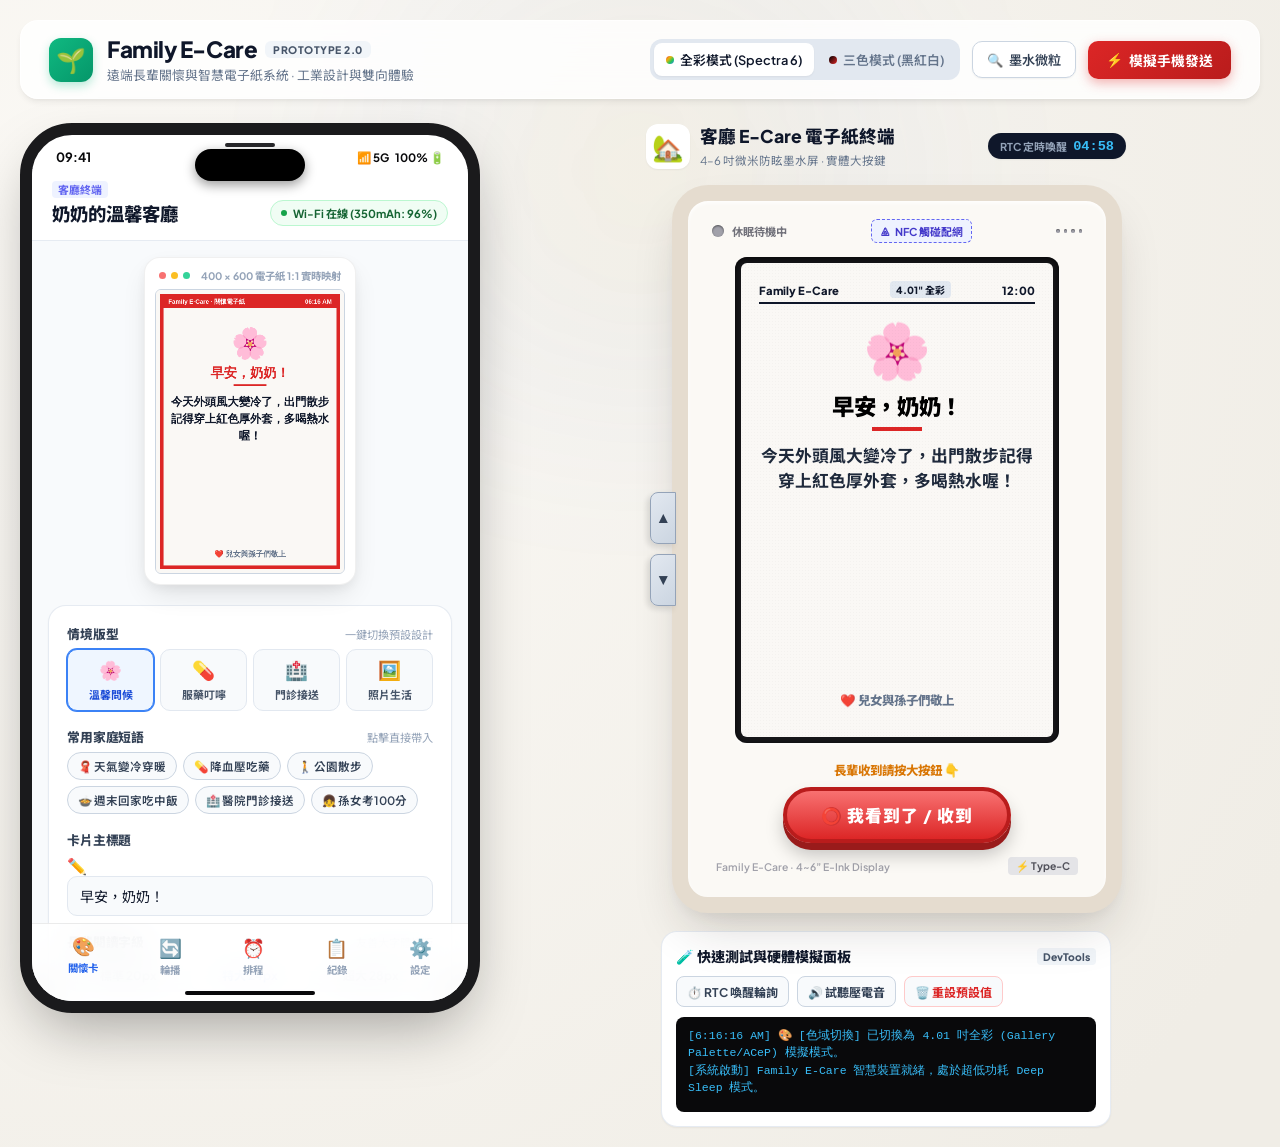
==== commit b4d004cb: "feat(uiux): premium Scandinavian industrial design, iPhone 16 Pro Dynamic Island & canvas canvas-pen" ====
--- a/family-e-care/index.html
+++ b/family-e-care/index.html
@@ -4,395 +4,523 @@
   <meta charset="UTF-8">
   <meta name="viewport" content="width=device-width, initial-scale=1.0">
   <title>Family E-Care — 遠端家庭關懷電子紙系統</title>
+  <!-- 引入現代精緻英數與繁中字體 -->
+  <link rel="preconnect" href="https://fonts.googleapis.com">
+  <link rel="preconnect" href="https://fonts.gstatic.com" crossorigin>
+  <link href="https://fonts.googleapis.com/css2?family=Plus+Jakarta+Sans:wght@400;500;600;700;800&family=Noto+Sans+TC:wght@400;500;700;900&display=swap" rel="stylesheet">
   <link rel="stylesheet" href="style.css">
 </head>
 <body>
+  <div class="ambient-glow-bg"></div>
+
   <div class="layout-container">
-    <!-- 頂端系統導航與狀態列 -->
+    <!-- 頂端玻璃擬態導航列 -->
     <header class="navbar">
       <div class="brand">
-        <span class="brand-icon">🌱</span>
+        <div class="brand-logo-gem">
+          <span class="logo-emoji">🌱</span>
+        </div>
         <div class="brand-text">
-          <h1>Family E-Care</h1>
-          <span class="subtext">遠端家庭長輩關懷與智慧電子紙系統 (App ＋ 客廳裝置展示)</span>
+          <div class="brand-badge-line">
+            <h1>Family E-Care</h1>
+            <span class="tag-version">PROTOTYPE 2.0</span>
+          </div>
+          <span class="subtext">遠端長輩關懷與智慧電子紙系統 · 工業設計與雙向體驗</span>
         </div>
       </div>
+
       <div class="nav-controls">
-        <div class="mode-switch-group">
-          <span class="switch-label">螢幕色域：</span>
-          <button id="btnModeColor" class="btn-toggle active" title="模擬 4.01 吋全彩電子紙">🎨 全彩模式 (Spectra 6/ACeP)</button>
-          <button id="btnModeTri" class="btn-toggle" title="模擬 4.2 吋黑紅白三色電子紙">⚪🔴 三色模式 (黑紅白)</button>
-        </div>
-        <button id="btnZoomToggle" class="btn-zoom" title="切換電子紙微米白紙質與墨水粒子檢視">🔍 墨水微粒特寫</button>
-        <button id="btnQuickDemo" class="btn-demo">⚡ 子女手機發送關懷卡</button>
+        <div class="segmented-control">
+          <button id="btnModeColor" class="seg-btn active" title="模擬 4.01 吋全彩電子紙">
+            <span class="color-dot-indicator"></span>全彩模式 (Spectra 6)
+          </button>
+          <button id="btnModeTri" class="seg-btn" title="模擬 4.2 吋黑紅白三色電子紙">
+            <span class="tri-dot-indicator"></span>三色模式 (黑紅白)
+          </button>
+        </div>
+
+        <button id="btnZoomToggle" class="btn-glass" title="放大檢視微米紙質與墨水粒子">
+          <span class="icon">🔍</span> 墨水微粒
+        </button>
+
+        <button id="btnQuickDemo" class="btn-glow-primary">
+          <span class="btn-spark">⚡</span> 模擬手機發送
+        </button>
       </div>
     </header>
 
-    <!-- 子女手機即時收到長輩已讀通知彈窗 -->
-    <div class="app-push-toast" id="appPushToast">
-      <div class="toast-icon">👵</div>
-      <div class="toast-body">
-        <strong id="toastTitle">奶奶剛剛按下了「我看到了」！</strong>
-        <p id="toastDesc">客廳裝置已刷新完畢，狀態已同步更新至雲端資料庫。</p>
-      </div>
-    </div>
-
-    <!-- 主展示工作區：左側手機 App 視圖 + 右側 e-Care 實體客廳裝置模擬器 -->
-    <div class="workspace">
+    <!-- 主展示工作區：左側現代手機 App + 右側客廳電子紙精品實體機 -->
+    <main class="workspace">
       
       <!-- ========================================================= -->
-      <!-- 視圖 A: 遠端子女端手機 App (Mobile App Console)           -->
+      <!-- 視圖 A: 遠端子女端手機 App (iPhone 16 Pro 旗艦質感外框)    -->
       <!-- ========================================================= -->
       <section class="phone-frame">
-        <div class="phone-header">
-          <div class="status-bar">
-            <span>09:41</span>
-            <div class="notch"></div>
-            <div class="status-icons">
-              <span>📶 5G</span>
-              <span>100% 🔋</span>
-            </div>
-          </div>
-          <div class="app-top-bar">
+        <div class="phone-speaker-earpiece"></div>
+
+        <!-- 動態島 (Dynamic Island) 交互中心 -->
+        <div class="dynamic-island-container">
+          <div class="dynamic-island" id="dynamicIsland">
+            <div class="di-idle">
+              <span class="di-camera"></span>
+            </div>
+            <!-- 動態島展開時內容 -->
+            <div class="di-expanded" id="diExpanded">
+              <div class="di-avatar">👵</div>
+              <div class="di-text">
+                <span class="di-title">客廳 E-Care 已收到</span>
+                <span class="di-desc" id="diDesc">奶奶按下了「我看到了」！</span>
+              </div>
+              <span class="di-badge">已確認</span>
+            </div>
+          </div>
+        </div>
+
+        <!-- 手機頂部狀態列 -->
+        <div class="status-bar">
+          <span class="status-time">09:41</span>
+          <div class="status-icons">
+            <span class="signal-bar">
+              <i></i><i></i><i></i><i></i>
+            </span>
+            <span class="wifi-icon">📶 5G</span>
+            <span class="battery-icon">100% 🔋</span>
+          </div>
+        </div>
+
+        <!-- App 頂部客廳識別資訊 -->
+        <div class="app-top-header">
+          <div class="app-room-info">
+            <span class="room-pill">客廳終端</span>
+            <h2>奶奶的溫馨客廳</h2>
+          </div>
+          <div class="device-live-pill" id="appConnStatus">
+            <span class="live-pulse"></span>
+            <span>Wi-Fi 在線 (350mAh: 96%)</span>
+          </div>
+        </div>
+
+        <!-- App 主體滾動內容區域 -->
+        <div class="phone-scroll-body">
+
+          <!-- 分頁 1: 關懷卡視覺設計工作坊 (Card Studio) -->
+          <div id="tab-designer" class="tab-content active">
+            
+            <!-- 即時畫布預覽展台 (立體光影陰影) -->
+            <div class="card-stage-container">
+              <div class="card-stage-shadow"></div>
+              <div class="canvas-mount">
+                <div class="canvas-header-decor">
+                  <span class="dot-red"></span>
+                  <span class="dot-yellow"></span>
+                  <span class="dot-green"></span>
+                  <span class="mount-label">400 × 600 電子紙 1:1 實時映射</span>
+                </div>
+                <canvas id="designerCanvas" width="400" height="600"></canvas>
+              </div>
+            </div>
+
+            <!-- 設計器控制面板 -->
+            <div class="studio-panel">
+
+              <!-- 版型情境選擇 -->
+              <div class="form-section">
+                <div class="section-label-row">
+                  <label class="studio-label">情境版型</label>
+                  <span class="label-hint">一鍵切換預設設計</span>
+                </div>
+                <div class="template-chips" id="templateSelector">
+                  <button class="chip-btn active" data-tpl="greeting">
+                    <span class="chip-icon">🌸</span>
+                    <span class="chip-text">溫馨問候</span>
+                  </button>
+                  <button class="chip-btn" data-tpl="medicine">
+                    <span class="chip-icon">💊</span>
+                    <span class="chip-text">服藥叮嚀</span>
+                  </button>
+                  <button class="chip-btn" data-tpl="calendar">
+                    <span class="chip-icon">🏥</span>
+                    <span class="chip-text">門診接送</span>
+                  </button>
+                  <button class="chip-btn" data-tpl="photo">
+                    <span class="chip-icon">🖼️</span>
+                    <span class="chip-text">照片生活</span>
+                  </button>
+                </div>
+              </div>
+
+              <!-- 常用關懷短語庫 -->
+              <div class="form-section">
+                <div class="section-label-row">
+                  <label class="studio-label">常用家庭短語</label>
+                  <span class="label-hint">點擊直接帶入</span>
+                </div>
+                <div class="phrase-bubbles" id="quickPhrases">
+                  <button class="bubble" data-text="今天外頭風大變冷了，出門記得穿上紅色厚外套，多喝溫水喔！🌸" data-title="天氣轉涼叮嚀">🧣 天氣變冷穿暖</button>
+                  <button class="bubble" data-text="晚餐後請服用降血壓藥一顆，配溫開水慢慢吞服，不要忘記囉！💊" data-title="晚餐後吃藥">💊 降血壓吃藥</button>
+                  <button class="bubble" data-text="下午陽光很舒服，出門到公園散步走走，記得帶溫水壺喔！🚶" data-title="下午散步走走">🚶 公園散步</button>
+                  <button class="bubble" data-text="本週六大家一起回家陪您吃中飯，好想吃您煮的滷豬腳！🥰" data-title="週末回家聚餐">🍲 週末回家吃中飯</button>
+                  <button class="bubble" data-text="週四上午 09:30 台大醫院回診，叔叔九點會準時開車到門口載您！🏥" data-title="週四台大醫院門診">🏥 醫院門診接送</button>
+                  <button class="bubble" data-text="小孫女今天數學考了100分！吵著週末要回去給奶奶看獎狀！👧" data-title="小寶貝放學好消息">👧 孫女考100分</button>
+                </div>
+              </div>
+
+              <!-- 卡片標題與字體大小 -->
+              <div class="form-section">
+                <label class="studio-label">卡片主標題</label>
+                <div class="input-with-icon">
+                  <span class="input-icon">✏️</span>
+                  <input type="text" id="designTitle" value="早安，奶奶！" class="modern-input" placeholder="輸入主標題">
+                </div>
+              </div>
+
+              <!-- 長輩字體大小 -->
+              <div class="form-section">
+                <div class="section-label-row">
+                  <label class="studio-label">長輩閱讀字級</label>
+                  <span class="label-hint">友善大字體排版</span>
+                </div>
+                <div class="font-toggle-group" id="fontSizeSelector">
+                  <button class="font-chip" data-size="20">標準 20px</button>
+                  <button class="font-chip active" data-size="24">特大 24px</button>
+                  <button class="font-chip" data-size="28">超大 28px</button>
+                </div>
+              </div>
+
+              <!-- Emoji 挑選 -->
+              <div class="form-section">
+                <label class="studio-label">主題 Emoji 徽飾</label>
+                <div class="emoji-carousel" id="emojiPicker">
+                  <span class="emoji-circle selected">🌸</span>
+                  <span class="emoji-circle">❤️</span>
+                  <span class="emoji-circle">🍵</span>
+                  <span class="emoji-circle">👵</span>
+                  <span class="emoji-circle">💊</span>
+                  <span class="emoji-circle">🍲</span>
+                  <span class="emoji-circle">🐱</span>
+                  <span class="emoji-circle">🌞</span>
+                  <span class="emoji-circle">🧣</span>
+                  <span class="emoji-circle">🏥</span>
+                </div>
+              </div>
+
+              <!-- 關懷內文 -->
+              <div class="form-section">
+                <label class="studio-label">關懷內文</label>
+                <textarea id="designContent" rows="3" class="modern-textarea" placeholder="輸入你想對長輩說的心裡話...">今天外頭風大變冷了，出門散步記得穿上紅色厚外套，多喝熱水喔！</textarea>
+              </div>
+
+              <!-- 親筆手寫簽名板 (子女真情筆跡) -->
+              <div class="form-section">
+                <div class="section-label-row">
+                  <label class="studio-label">✍️ 親筆手寫簽名 / 塗鴉</label>
+                  <button id="btnClearSignature" class="btn-text-sm">重寫清除</button>
+                </div>
+                <div class="signature-stage">
+                  <canvas id="signatureCanvas" width="360" height="90" class="sig-pad"></canvas>
+                  <span class="sig-guide-watermark">在此手寫真情筆跡 (支援觸控滑鼠)</span>
+                </div>
+              </div>
+
+              <!-- 署名與生活照片 -->
+              <div class="form-section">
+                <label class="studio-label">署名祝福</label>
+                <input type="text" id="designAuthor" value="兒女與孫子們敬上" class="modern-input">
+              </div>
+
+              <div class="form-section">
+                <div class="section-label-row">
+                  <label class="studio-label">📷 生活照片 (自動電子紙抖動)</label>
+                  <label for="designPhotoInput" class="custom-file-upload">
+                    <span>選取照片檔案</span>
+                  </label>
+                  <input type="file" id="designPhotoInput" accept="image/*" style="display:none;">
+                </div>
+              </div>
+
+              <!-- Spectra 6 / 3 色色調選擇 -->
+              <div class="form-section">
+                <label class="studio-label">邊框與標題主題色</label>
+                <div class="color-palette-bar" id="colorPicker">
+                  <div class="color-swatch color-red selected" data-color="#dc2626" title="紅色"></div>
+                  <div class="color-swatch color-yellow" data-color="#d97706" title="暖黃色"></div>
+                  <div class="color-swatch color-green" data-color="#16a34a" title="草木綠"></div>
+                  <div class="color-swatch color-blue" data-color="#2563eb" title="深邃藍"></div>
+                  <div class="color-swatch color-black" data-color="#000000" title="極致黑"></div>
+                </div>
+              </div>
+
+              <!-- 發送大按鈕 -->
+              <button id="btnSendDesign" class="btn-action-send">
+                <span class="send-glow"></span>
+                <span class="send-text">🚀 發送卡片至長輩客廳裝置</span>
+              </button>
+            </div>
+          </div>
+
+          <!-- 分頁 2: 常態輪播管理 -->
+          <div id="tab-carousel" class="tab-content">
+            <div class="content-header-card">
+              <h3>客廳常態輪播管理</h3>
+              <p>無定時提醒時，由裝置 RTC 定時依序輪替展示的家庭日常問候</p>
+            </div>
+
+            <div class="modern-card">
+              <label class="studio-label">新增常態輪播短語</label>
+              <textarea id="carouselInput" class="modern-textarea" rows="2" placeholder="例：『客廳冰箱有切好的水梨，記得拿出來吃喔！🍎』"></textarea>
+              
+              <div class="flex-row-gap">
+                <select id="carouselInterval" class="modern-select">
+                  <option value="30">每 30 分鐘自動換頁</option>
+                  <option value="60">每 1 小時自動換頁</option>
+                  <option value="120">每 2 小時自動換頁</option>
+                </select>
+                <button id="btnAddCarousel" class="btn-solid-primary">＋ 加入清單</button>
+              </div>
+            </div>
+
+            <div class="carousel-cards-list" id="carouselList">
+              <!-- 動態生成輪播卡片 -->
+            </div>
+          </div>
+
+          <!-- 分頁 3: 排程提醒中心 -->
+          <div id="tab-schedule" class="tab-content">
+            <div class="content-header-card">
+              <h3>智慧定時排程提醒</h3>
+              <p>到達排程時間，客廳電子紙將自動喚醒、呼吸閃爍 LED 並響起可愛蜂鳴音</p>
+            </div>
+
+            <div class="modern-card">
+              <label class="studio-label">提醒標題</label>
+              <input type="text" id="scheduleTitle" class="modern-input" placeholder="例如: 晚間吃降血壓藥">
+
+              <div class="flex-row-gap">
+                <select id="scheduleCategory" class="modern-select">
+                  <option value="med">💊 服藥提醒</option>
+                  <option value="clinic">🏥 門診醫院</option>
+                  <option value="water">💧 喝水補充</option>
+                  <option value="walk">🚶 散步運動</option>
+                  <option value="family">💌 家人祝賀</option>
+                </select>
+                <input type="time" id="scheduleTime" class="modern-input" value="20:00">
+              </div>
+
+              <label class="studio-label" style="margin-top: 10px;">長輩叮嚀說明</label>
+              <textarea id="scheduleContent" class="modern-textarea" rows="2" placeholder="配溫開水服用，紅色與黃色各一顆喔！"></textarea>
+
+              <button id="btnAddSchedule" class="btn-solid-primary btn-block">＋ 建立定時排程提醒</button>
+            </div>
+
+            <div class="schedule-cards-list" id="scheduleList">
+              <!-- 動態生成排程項目 -->
+            </div>
+          </div>
+
+          <!-- 分頁 4: 訊息庫與閱讀確認 -->
+          <div id="tab-history" class="tab-content">
+            <div class="content-header-card">
+              <h3>家庭關懷紀錄與長輩反饋</h3>
+              <p>完整紀錄每一則關懷的發送時間、閱讀確認狀態與長輩反應耗時</p>
+            </div>
+
+            <div class="stats-counter-grid">
+              <div class="stat-card">
+                <span class="stat-val" id="statTotal">0</span>
+                <span class="stat-name">發送總次數</span>
+              </div>
+              <div class="stat-card highlight-green">
+                <span class="stat-val text-green" id="statRead">0</span>
+                <span class="stat-name">長輩按鍵已讀</span>
+              </div>
+              <div class="stat-card highlight-amber">
+                <span class="stat-val text-amber" id="statPending">0</span>
+                <span class="stat-name">等待長輩閱讀</span>
+              </div>
+            </div>
+
+            <div class="history-feed" id="historyTableBody">
+              <!-- 時間軸卡片流水帳 -->
+            </div>
+          </div>
+
+          <!-- 分頁 5: 設備與 NFC 配網 -->
+          <div id="tab-settings" class="tab-content">
+            <div class="content-header-card">
+              <h3>裝置連網與低功耗管理</h3>
+              <p>NFC 專職初次觸碰配網，日常遠端訊息由家庭 Wi-Fi ＋ 350mAh 鋰電維持</p>
+            </div>
+
+            <div class="modern-card">
+              <div class="card-title-icon">
+                <span class="icon-bubble">📲</span>
+                <h4>NFC 一碰快速配網 (Provisioning)</h4>
+              </div>
+              <p class="card-desc-text">初次拆箱或更換家用路由器時，手機背面貼近裝置 NFC 標籤即可寫入：</p>
+              
+              <div class="form-group-modern">
+                <label>家用 Wi-Fi 名稱 (SSID 2.4GHz)</label>
+                <input type="text" id="cfgWifiSsid" class="modern-input" value="Home_Care_2.4G">
+              </div>
+
+              <div class="form-group-modern">
+                <label>家用 Wi-Fi 密碼</label>
+                <input type="password" id="cfgWifiPass" class="modern-input" value="CareGrandma2026">
+              </div>
+
+              <button id="btnSimulateNfc" class="btn-nfc-touch">
+                <span class="nfc-wave"></span>
+                <span>📱 模擬手機 NFC 觸碰配網</span>
+              </button>
+            </div>
+
+            <div class="modern-card">
+              <div class="card-title-icon">
+                <span class="icon-bubble">🔋</span>
+                <h4>350mAh 電源健康與續航估算</h4>
+              </div>
+
+              <div class="battery-meter-container">
+                <div class="meter-track">
+                  <div class="meter-fill" style="width: 96%;"></div>
+                </div>
+                <div class="meter-info-row">
+                  <span>剩餘電量: 96% (3.7V / 336mAh)</span>
+                  <span class="badge-status-green">預估待機: 38 天</span>
+                </div>
+              </div>
+
+              <p class="card-desc-text" style="margin-top: 10px;">
+                採用 <strong>STM32L4 / ESP32-C3 Deep Sleep (<15µA)</strong> 深度睡眠架構，每 5 分鐘 RTC 短暫喚醒 1.5 秒向雲端查詢新訊息。
+              </p>
+            </div>
+
+            <div class="modern-card spec-summary-card">
+              <h4>🏷️ 產品規格與售價指標</h4>
+              <ul>
+                <li>目標建議零售價：<strong>NT$2,000 (約 RMB 300) 以內</strong></li>
+                <li>主控核心架構：<strong>低成本 MCU ＋ 獨立 Wi-Fi (量產單晶片 ESP32-C3)</strong></li>
+                <li>充電介面：<strong>USB Type-C (5V 500mA)</strong></li>
+              </ul>
+            </div>
+          </div>
+
+        </div>
+
+        <!-- App 底部浮動標籤導航列 (iOS 磨砂玻璃風格) -->
+        <nav class="app-bottom-bar">
+          <button class="nav-tab-item active" data-tab="tab-designer">
+            <span class="tab-emoji">🎨</span>
+            <span class="tab-title">關懷卡</span>
+          </button>
+          <button class="nav-tab-item" data-tab="tab-carousel">
+            <span class="tab-emoji">🔄</span>
+            <span class="tab-title">輪播</span>
+          </button>
+          <button class="nav-tab-item" data-tab="tab-schedule">
+            <span class="tab-emoji">⏰</span>
+            <span class="tab-title">排程</span>
+          </button>
+          <button class="nav-tab-item" data-tab="tab-history">
+            <span class="tab-emoji">📋</span>
+            <span class="tab-title">紀錄</span>
+          </button>
+          <button class="nav-tab-item" data-tab="tab-settings">
+            <span class="tab-emoji">⚙️</span>
+            <span class="tab-title">設定</span>
+          </button>
+        </nav>
+
+        <div class="phone-home-indicator"></div>
+      </section>
+
+      <!-- ========================================================= -->
+      <!-- 視圖 B: e-Care 實體客廳裝置擬真精品模擬器 (Physical Device) -->
+      <!-- ========================================================= -->
+      <section class="device-simulator-showcase">
+        <div class="showcase-header">
+          <div class="device-title-tag">
+            <span class="tag-icon">🏡</span>
             <div>
-              <h2 class="app-title">Family E-Care</h2>
-              <span class="app-sub">客廳電子紙 · 奶奶的家</span>
-            </div>
-            <div class="device-badge-mini" id="appConnStatus">🟢 裝置在線</div>
-          </div>
-          <!-- App 5 大核心功能分頁 -->
-          <nav class="app-tabs">
-            <button class="tab-btn active" data-tab="tab-designer">🎨 關懷卡設計</button>
-            <button class="tab-btn" data-tab="tab-carousel">🔄 常態輪播</button>
-            <button class="tab-btn" data-tab="tab-schedule">⏰ 排程提醒</button>
-            <button class="tab-btn" data-tab="tab-history">📋 訊息庫</button>
-            <button class="tab-btn" data-tab="tab-settings">⚙️ 設備與配網</button>
-          </nav>
-        </div>
-
-        <div class="phone-body">
-          <!-- 分頁 1: 關懷卡與圖像 Emoji 設計器 (核心亮點) -->
-          <div id="tab-designer" class="tab-content active">
-            <div class="section-title">
-              <h3>關懷卡片與 Emoji 視覺設計器</h3>
-              <p>支援打字、親筆手繪簽名、Emoji 與 Spectra 6 / 三色即時渲染</p>
-            </div>
-
-            <!-- 卡片設計即時預覽畫布 (400x600 等比縮小) -->
-            <div class="designer-preview-wrap">
-              <div class="canvas-box">
-                <canvas id="designerCanvas" width="400" height="600"></canvas>
-                <span class="canvas-tag">400×600 即時渲染預覽</span>
-              </div>
-            </div>
-
-            <div class="input-card">
-              <!-- 版型快速切換 -->
-              <label class="control-label">選擇關懷版型：</label>
-              <div class="template-selector" id="templateSelector">
-                <button class="tpl-btn active" data-tpl="greeting">🌸 溫馨問候</button>
-                <button class="tpl-btn" data-tpl="medicine">💊 服藥提醒</button>
-                <button class="tpl-btn" data-tpl="calendar">📅 節慶門診</button>
-                <button class="tpl-btn" data-tpl="photo">🖼️ 照片生活</button>
-              </div>
-
-              <!-- 常用關懷短語一鍵套用庫 -->
-              <label class="control-label">常用家庭關懷短語庫 (一鍵填寫)：</label>
-              <div class="quick-phrase-pills" id="quickPhrases">
-                <span class="pill" data-text="今天外頭風大變冷了，出門記得穿上紅色厚外套，多喝溫水喔！🌸" data-title="天氣轉涼叮嚀">🧣 天氣轉涼</span>
-                <span class="pill" data-text="晚餐後請服用降血壓藥一顆，配溫開水慢慢吞服，不要忘記囉！💊" data-title="晚餐後吃藥">💊 降血壓吃藥</span>
-                <span class="pill" data-text="下午陽光很舒服，出門到公園散步走走，記得帶溫水壺喔！🚶" data-title="下午散步走走">🚶 公園散步</span>
-                <span class="pill" data-text="本週六大家一起回家陪您吃中飯，好想吃您煮的滷豬腳！🥰" data-title="週末回家聚餐">🍲 週末回家吃中飯</span>
-                <span class="pill" data-text="週四上午 09:30 台大醫院回診，叔叔九點會準時開車到門口載您！🏥" data-title="週四台大醫院門診">🏥 醫院門診接送</span>
-                <span class="pill" data-text="小孫女今天數學考了100分！吵著週末要回去給奶奶看獎狀！👧" data-title="小寶貝放學好消息">👧 孫女考100分</span>
-              </div>
-
-              <label class="control-label">卡片主標題：</label>
-              <input type="text" id="designTitle" value="早安，奶奶！" class="input-field">
-
-              <!-- 長輩閱讀字體大小滑桿 -->
-              <div class="font-size-row">
-                <label class="control-label">長輩字體大小：</label>
-                <div class="font-size-btns" id="fontSizeSelector">
-                  <button class="font-btn" data-size="20">標準 (20px)</button>
-                  <button class="font-btn active" data-size="24">特大 (24px)</button>
-                  <button class="font-btn" data-size="28">超大 (28px)</button>
-                </div>
-              </div>
-
-              <label class="control-label">挑選主題 Emoji：</label>
-              <div class="emoji-picker" id="emojiPicker">
-                <span class="emoji-opt selected">🌸</span>
-                <span class="emoji-opt">❤️</span>
-                <span class="emoji-opt">🍵</span>
-                <span class="emoji-opt">👵</span>
-                <span class="emoji-opt">💊</span>
-                <span class="emoji-opt">🍲</span>
-                <span class="emoji-opt">🐱</span>
-                <span class="emoji-opt">🌞</span>
-                <span class="emoji-opt">🧣</span>
-                <span class="emoji-opt">🏥</span>
-              </div>
-
-              <label class="control-label">關懷內文 (長輩友善大字體排版)：</label>
-              <textarea id="designContent" rows="3">今天外頭風大變冷了，出門記得穿上紅色厚外套，多喝溫水喔！</textarea>
-
-              <label class="control-label">署名祝福：</label>
-              <input type="text" id="designAuthor" value="兒女與孫子們敬上" class="input-field">
-
-              <!-- 親筆手繪簽名板 (子女直接手寫) -->
-              <div class="handwriting-box">
-                <div class="handwriting-header">
-                  <label class="control-label">親筆手繪簽名 / 愛心圖鴉 (可選手寫)：</label>
-                  <button id="btnClearSignature" class="btn btn-sm btn-secondary">清除手寫</button>
-                </div>
-                <canvas id="signatureCanvas" width="360" height="90" class="signature-canvas"></canvas>
-                <span class="canvas-tag">在上方區域手寫簽名，將自動合成至電子紙底部</span>
-              </div>
-
-              <!-- 上傳生活照片 (選用) -->
-              <div class="photo-upload-row">
-                <label class="control-label">上傳生活照片 (自動進行電子紙抖動處理)：</label>
-                <input type="file" id="designPhotoInput" accept="image/*" class="file-btn">
-              </div>
-
-              <div class="color-picker-row">
-                <label class="control-label">主題強調色 (Spectra 6 / 黑紅白):</label>
-                <div class="color-dots" id="colorPicker">
-                  <div class="dot color-red selected" data-color="#dc2626" title="紅色"></div>
-                  <div class="dot color-yellow" data-color="#d97706" title="暖黃色"></div>
-                  <div class="dot color-green" data-color="#16a34a" title="綠色"></div>
-                  <div class="dot color-blue" data-color="#2563eb" title="藍色"></div>
-                  <div class="dot color-black" data-color="#000000" title="黑色"></div>
-                </div>
-              </div>
-
-              <button id="btnSendDesign" class="btn btn-success btn-block">🚀 雲端發送卡片至長輩客廳裝置</button>
-            </div>
-          </div>
-
-          <!-- 分頁 2: 輪播訊息管理 -->
-          <div id="tab-carousel" class="tab-content">
-            <div class="section-title">
-              <h3>客廳常態輪播訊息</h3>
-              <p>長輩未按按鍵時，由硬體 RTC 定時依序輪替展示的家庭生活關懷</p>
-            </div>
+              <h3>客廳 E-Care 電子紙終端</h3>
+              <span class="tag-meta">4–6 吋微米防眩墨水屏 · 實體大按鍵</span>
+            </div>
+          </div>
+
+          <div class="rtc-timer-capsule">
+            <span class="rtc-label">RTC 定時喚醒</span>
+            <span class="rtc-clock" id="pollCountdown">04:59</span>
+          </div>
+        </div>
+
+        <!-- 擬真機身包覆容器 (包含側邊金屬質感按鈕) -->
+        <div class="device-chassis-wrapper">
+          
+          <!-- 側邊換頁微動開關 (G-2) -->
+          <div class="side-switch-cluster">
+            <button class="side-rocker-btn" id="btnSidePrev" title="上一則訊息 (長輩手動翻閱)">
+              <span>▲</span>
+            </button>
+            <button class="side-rocker-btn" id="btnSideNext" title="下一則訊息 (長輩手動翻閱)">
+              <span>▼</span>
+            </button>
+          </div>
+
+          <!-- 精密木質 / 溫潤白圓角立體外殼 -->
+          <div class="hardware-enclosure" id="deviceCasing">
             
-            <div class="input-card">
-              <label class="control-label">新增輪播文字：</label>
-              <textarea id="carouselInput" placeholder="輸入想跟長輩說的話... 例如：『客廳冰箱有切好的蘋果，記得拿出來吃喔！🍎』" rows="3"></textarea>
-              <div class="form-grid">
-                <div>
-                  <label class="control-label">輪換頻率：</label>
-                  <select id="carouselInterval" class="input-field">
-                    <option value="30">每 30 分鐘輪換一次</option>
-                    <option value="60">每 1 小時輪換一次</option>
-                    <option value="120">每 2 小時輪換一次</option>
-                  </select>
-                </div>
-                <div style="display: flex; align-items: flex-end;">
-                  <button id="btnAddCarousel" class="btn btn-primary btn-block">＋ 加入輪播</button>
-                </div>
-              </div>
-            </div>
-
-            <div class="message-list" id="carouselList">
-              <!-- 動態生成輪播清單 -->
-            </div>
-          </div>
-
-          <!-- 分頁 3: 排程提醒 -->
-          <div id="tab-schedule" class="tab-content">
-            <div class="section-title">
-              <h3>預約定時提醒 (服藥 / 門診 / 喝水)</h3>
-              <p>到達指定時間將自動觸發裝置 LED 呼吸閃爍與蜂鳴器提示</p>
-            </div>
-
-            <div class="input-card">
-              <label class="control-label">提醒標題：</label>
-              <input type="text" id="scheduleTitle" placeholder="例如: 晚間吃降血壓藥" class="input-field">
-              
-              <div class="form-grid">
-                <div>
-                  <label class="control-label">分類項目：</label>
-                  <select id="scheduleCategory" class="input-field">
-                    <option value="med">💊 服藥提醒</option>
-                    <option value="clinic">🏥 門診醫院</option>
-                    <option value="water">💧 喝水補充</option>
-                    <option value="walk">🚶 散步運動</option>
-                    <option value="family">💌 家人祝賀</option>
-                  </select>
-                </div>
-                <div>
-                  <label class="control-label">提醒時間：</label>
-                  <input type="time" id="scheduleTime" class="input-field" value="20:00">
-                </div>
-              </div>
-
-              <label class="control-label">詳細說明：</label>
-              <textarea id="scheduleContent" placeholder="配溫開水服用，紅色與黃色各一顆喔！" rows="2"></textarea>
-              
-              <button id="btnAddSchedule" class="btn btn-primary btn-block">＋ 建立定時排程提醒</button>
-            </div>
-
-            <div class="schedule-list" id="scheduleList">
-              <!-- 動態生成排程清單 -->
-            </div>
-          </div>
-
-          <!-- 分頁 4: 訊息庫與閱讀確認追蹤 -->
-          <div id="tab-history" class="tab-content">
-            <div class="section-title">
-              <h3>訊息庫與長輩閱讀確認 (ACK 狀態機)</h3>
-              <p>即時追蹤長輩是否已按壓實體「我看到了」按鈕回傳確認狀態</p>
-            </div>
-
-            <div class="stats-bar">
-              <div class="stat-item">
-                <span class="stat-num" id="statTotal">0</span>
-                <span class="stat-label">總發送數</span>
-              </div>
-              <div class="stat-item">
-                <span class="stat-num text-success" id="statRead">0</span>
-                <span class="stat-label">長輩已按鍵確認</span>
-              </div>
-              <div class="stat-item">
-                <span class="stat-num text-warning" id="statPending">0</span>
-                <span class="stat-label">等待長輩按鍵</span>
-              </div>
-            </div>
-
-            <div class="history-table-container">
-              <table class="history-table">
-                <thead>
-                  <tr>
-                    <th>時間</th>
-                    <th>類型</th>
-                    <th>內容摘要</th>
-                    <th>確認狀態</th>
-                  </tr>
-                </thead>
-                <tbody id="historyTableBody">
-                  <!-- 動態生成歷史紀錄 -->
-                </tbody>
-              </table>
-            </div>
-          </div>
-
-          <!-- 分頁 5: 設備綁定與 NFC 配網 -->
-          <div id="tab-settings" class="tab-content">
-            <div class="section-title">
-              <h3>裝置配網與電源健康管理</h3>
-              <p>NFC 專責初次手機觸碰配網，日常由 Wi-Fi ＋ 350mAh 鋰電維持運作</p>
-            </div>
-
-            <div class="setting-card">
-              <h4>📲 NFC 一碰配網 (Provisioning)</h4>
-              <p class="setting-desc">初次使用或更換 Wi-Fi 時，手機貼近裝置頂部 NFC 標籤即可寫入：</p>
-              <div class="form-group">
-                <label class="control-label">家用 Wi-Fi 名稱 (SSID 2.4GHz)：</label>
-                <input type="text" id="cfgWifiSsid" value="Home_Care_2.4G" class="input-field">
-              </div>
-              <div class="form-group">
-                <label class="control-label">家用 Wi-Fi 密碼：</label>
-                <input type="password" id="cfgWifiPass" value="CareGrandma2026" class="input-field">
-              </div>
-              <button id="btnSimulateNfc" class="btn btn-warning btn-block">📱 模擬手機 NFC 碰觸寫入配網</button>
-            </div>
-
-            <div class="setting-card">
-              <h4>🔋 350mAh 電源管理與健康度</h4>
-              <div class="battery-status-box">
-                <div class="battery-bar-wrap">
-                  <div class="battery-bar" style="width: 96%;"></div>
-                </div>
-                <div class="battery-meta">
-                  <span>剩餘電量: 96% (3.7V / 336mAh)</span>
-                  <span class="text-success">預估待機: 38 天</span>
-                </div>
-              </div>
-              <p class="setting-desc" style="margin-top: 8px;">
-                採用 <strong>STM32L4 / ESP32-C3 Deep Sleep (<15µA)</strong> 深度睡眠架構，每 5 分鐘由硬體 RTC 短暫喚醒 1.5 秒向雲端查詢新訊息。
-              </p>
-            </div>
-
-            <div class="setting-card">
-              <h4>🏷️ 產品規格與售價指標</h4>
-              <p class="setting-desc">建議售價目標：<strong>NT$2,000 (約 RMB 300) 以內</strong></p>
-              <p class="setting-desc">主控 MCU：<strong>STM32L4 / ESP32-C3 (獨立低功耗 Wi-Fi)</strong></p>
-              <p class="setting-desc">充電規格：<strong>USB Type-C 5V 500mA</strong></p>
-            </div>
-          </div>
-        </div>
-      </section>
-
-      <!-- ========================================================= -->
-      <!-- 視圖 B: e-Care 實體客廳裝置擬真模擬器 (Physical Device)     -->
-      <!-- ========================================================= -->
-      <section class="device-simulator">
-        <div class="simulator-panel-header">
-          <div class="sim-badge">客廳 E-Care 實體裝置 (4–6” 電子紙)</div>
-          <div class="sim-timer-info">
-            <span>RTC 喚醒倒數：</span>
-            <span id="pollCountdown" class="countdown-tag">04:59</span>
-          </div>
-        </div>
-
-        <!-- 擬真機身包覆容器 (包含側邊微動按鍵) -->
-        <div class="device-wrapper">
-          
-          <!-- 側邊換頁按鍵 (G-2 微動開關) -->
-          <div class="side-buttons">
-            <button class="side-btn" id="btnSidePrev" title="上一則訊息 (長輩手動翻閱)">▲ 上則</button>
-            <button class="side-btn" id="btnSideNext" title="下一則訊息 (長輩手動翻閱)">▼ 下則</button>
-          </div>
-
-          <!-- 實體機身外殼 (溫潤白圓角木質質感) -->
-          <div class="device-casing" id="deviceCasing">
-            <!-- 頂部指示燈、NFC 感應標誌與 3V 壓電蜂鳴孔 -->
-            <div class="device-top-panel">
-              <div class="led-container">
-                <div class="led-indicator" id="deviceLed"></div>
-                <span class="led-label" id="ledLabel">休眠待機中</span>
-              </div>
-              <div class="nfc-area-badge" id="deviceNfcBadge" title="手機初次配對觸碰點">🏷️ NFC 感應區</div>
-              <div class="buzzer-holes" title="3V 壓電蜂鳴器喇叭孔">
-                <span>•</span><span>•</span><span>•</span><span>•</span>
-              </div>
-            </div>
-
-            <!-- 4~6 吋電子紙螢幕視窗 (含壓克力抗眩前保護蓋板) -->
-            <div class="epaper-screen-frame">
-              <div class="epaper-screen" id="epaperScreen">
+            <!-- 頂部精密儀表列：微孔呼吸 LED、NFC 觸碰標識、壓電蜂鳴音孔 -->
+            <div class="enclosure-top-bar">
+              <div class="led-indicator-group">
+                <div class="optical-led" id="deviceLed"></div>
+                <span class="optical-led-label" id="ledLabel">休眠待機中</span>
+              </div>
+
+              <div class="nfc-target-mark" id="deviceNfcBadge" title="手機初次配對觸碰點">
+                <span class="nfc-icon-symbol">⟁</span>
+                <span>NFC 觸碰配網</span>
+              </div>
+
+              <div class="piezo-grille" title="3V 壓電蜂鳴器喇叭孔">
+                <span class="grille-hole"></span>
+                <span class="grille-hole"></span>
+                <span class="grille-hole"></span>
+                <span class="grille-hole"></span>
+              </div>
+            </div>
+
+            <!-- 4~6 吋電子紙螢幕外框 (含邊緣反光與微米紙質) -->
+            <div class="epaper-bezel">
+              <div class="epaper-display-screen" id="epaperScreen">
                 
                 <!-- 3.8 秒分階段電子紙顆粒物理刷新覆蓋層 -->
-                <div class="refresh-overlay" id="refreshOverlay">
-                  <div class="refresh-phase-title" id="refreshPhaseTitle">全黑全白清除...</div>
-                  <div class="refresh-spinner"></div>
-                  <div class="refresh-text">
-                    電子紙顆粒物理翻轉中<br>
+                <div class="refresh-stage-overlay" id="refreshOverlay">
+                  <div class="phase-chip" id="refreshPhaseTitle">全黑全白清除...</div>
+                  <div class="particle-spinner"></div>
+                  <div class="refresh-countdown">
+                    物理顆粒翻轉中<br>
                     <span id="refreshTimer">3.8s</span>
                   </div>
-                  <div class="refresh-tech-hint">靜態顯示優化 · 無背光舒適護眼</div>
-                </div>
-
-                <!-- 電子紙微米紙紋遮罩層 -->
-                <div class="epd-paper-texture"></div>
-
-                <!-- 電子紙真實內容畫面 (400x600 比例高擬真畫布) -->
-                <div class="epaper-content" id="epaperContent">
-                  <div class="epd-header-bar">
-                    <span class="epd-brand">Family E-Care</span>
-                    <span class="epd-mode-badge" id="epdModeBadge">全彩 4.01"</span>
-                    <span class="epd-time" id="epdClock">12:00</span>
+                  <span class="eink-physics-note">雙穩態微膠囊顆粒偏轉 · 刷新完畢零功耗維持</span>
+                </div>
+
+                <!-- 微米紙紋覆蓋層 (防眩光自然漫反射) -->
+                <div class="matte-paper-texture"></div>
+
+                <!-- 電子紙內部真實排版視圖 (400x600 比例) -->
+                <div class="epaper-render-content" id="epaperContent">
+                  <div class="epd-system-bar">
+                    <span class="epd-brand-text">Family E-Care</span>
+                    <span class="epd-mode-pill" id="epdModeBadge">4.01" 全彩</span>
+                    <span class="epd-rtc-clock" id="epdClock">12:00</span>
                   </div>
                   
-                  <div class="epd-body" id="epdBody">
-                    <div class="epd-emoji-badge" id="epdEmoji">🌸</div>
-                    <h2 class="epd-title" id="epdTitle">早安，奶奶！</h2>
-                    <div class="epd-divider" id="epdDivider"></div>
-                    <p class="epd-text" id="epdText">今天外頭風大變冷了，出門散步記得穿上紅色厚外套，多喝熱水喔！</p>
-                    <div class="epd-footer-info" id="epdFooter">
+                  <div class="epd-visual-body" id="epdBody">
+                    <div class="epd-giant-emoji" id="epdEmoji">🌸</div>
+                    <h2 class="epd-headline" id="epdTitle">早安，奶奶！</h2>
+                    <div class="epd-accent-rule" id="epdDivider"></div>
+                    <p class="epd-paragraph" id="epdText">今天外頭風大變冷了，出門散步記得穿上紅色厚外套，多喝熱水喔！</p>
+                    <div class="epd-sign-zone" id="epdFooter">
                       <span>❤️ 兒女與孫子們敬上</span>
                     </div>
                   </div>
@@ -401,16 +529,16 @@
               </div>
             </div>
 
-            <!-- 裝置正面：長輩專用實體大按鈕 (G-1「我看到了」按鈕) -->
-            <div class="device-controls">
-              <div class="button-hint" id="buttonHint">長輩收到請按大按鈕 👇</div>
-              <button id="btnDeviceConfirm" class="physical-button">
-                <span class="btn-cap">⭕ 我看到了 / 收到</span>
+            <!-- 裝置正面：長輩專用凹弧人體工學實體大按鍵 (G-1「我看到了」) -->
+            <div class="tactile-control-zone">
+              <div class="button-action-hint" id="buttonHint">長輩收到請按大按鈕 👇</div>
+              <button id="btnDeviceConfirm" class="ergonomic-tactile-btn">
+                <span class="tactile-cap">⭕ 我看到了 / 收到</span>
               </button>
               
-              <div class="device-bottom-bar">
-                <span class="device-model-label">Family E-Care · 4~6” E-Ink</span>
-                <span class="type-c-port" title="USB Type-C 充電口">⚡ Type-C 充電</span>
+              <div class="enclosure-foot-bar">
+                <span class="device-product-series">Family E-Care · 4~6” E-Ink Display</span>
+                <span class="type-c-badge" title="USB Type-C 充電埠">⚡ Type-C</span>
               </div>
             </div>
 
@@ -418,15 +546,18 @@
         </div>
 
         <!-- 模擬器運作除錯與測試輔助面板 -->
-        <div class="sim-debug-card">
-          <h4>🧪 快速測試與模擬面板</h4>
-          <div class="debug-actions">
-            <button id="btnTriggerPoll" class="btn btn-sm btn-secondary">⏱️ 立即 RTC 定時喚醒輪詢</button>
-            <button id="btnTestBuzzer" class="btn btn-sm btn-secondary">🔊 試聽壓電蜂鳴音</button>
-            <button id="btnResetAll" class="btn btn-sm btn-danger">🗑️ 重設資料庫</button>
-          </div>
-          <div class="debug-logs" id="simLogs">
-            [系統啟動] Family E-Care 智慧裝置已就緒，處於超低功耗 Deep Sleep 模式。<br>
+        <div class="test-bench-card">
+          <div class="bench-header">
+            <h4>🧪 快速測試與硬體模擬面板</h4>
+            <span class="bench-tag">DevTools</span>
+          </div>
+          <div class="bench-actions">
+            <button id="btnTriggerPoll" class="btn-sm-bench">⏱️ RTC 喚醒輪詢</button>
+            <button id="btnTestBuzzer" class="btn-sm-bench">🔊 試聽壓電音</button>
+            <button id="btnResetAll" class="btn-sm-bench btn-reset">🗑️ 重設預設值</button>
+          </div>
+          <div class="bench-console" id="simLogs">
+            [系統啟動] Family E-Care 智慧裝置就緒，處於超低功耗 Deep Sleep 模式。<br>
           </div>
         </div>
       </section>
--- a/family-e-care/style.css
+++ b/family-e-care/style.css
@@ -1,78 +1,139 @@
 /* ==========================================================================
-   Family E-Care — 遠端家庭關懷電子紙系統 Prototype 樣式表
-   專注於：App 關懷卡視覺設計器 ＋ 客廳 4~6 吋電子紙擬真顯示
+   Family E-Care — 旗艦級 UI/UX 樣式表 (Industrial Design & Modern Mobile UI)
    ========================================================================== */
 
 :root {
-  --primary: #2563eb;
-  --primary-light: #eff6ff;
+  --primary-hue: 221;
+  --primary: hsl(var(--primary-hue), 83%, 53%);
+  --primary-hover: hsl(var(--primary-hue), 83%, 45%);
+  --primary-surface: hsl(var(--primary-hue), 100%, 96%);
+
   --care-green: #10b981;
-  --care-green-light: #d1fae5;
-  --care-coral: #dc2626;
-  --care-yellow: #d97706;
-  --bg-gradient: linear-gradient(135deg, #f8fafc 0%, #e2e8f0 100%);
-  --phone-bg: #ffffff;
-  --text-main: #1e293b;
+  --care-amber: #f59e0b;
+  --care-rose: #f43f5e;
+  --care-red: #dc2626;
+
+  /* 背景與現代中性灰調 */
+  --bg-sand: #f8f6f0;
+  --bg-gradient: radial-gradient(circle at 10% 20%, #fbf9f5 0%, #f0ede6 90%);
+  --surface-white: #ffffff;
+  --surface-glass: rgba(255, 255, 255, 0.82);
+  --border-subtle: rgba(226, 232, 240, 0.85);
+
+  --text-main: #0f172a;
   --text-muted: #64748b;
-  --border: #e2e8f0;
-  --shadow-lg: 0 20px 25px -5px rgb(0 0 0 / 0.1), 0 8px 10px -6px rgb(0 0 0 / 0.1);
-  --shadow-md: 0 4px 6px -1px rgb(0 0 0 / 0.1), 0 2px 4px -2px rgb(0 0 0 / 0.1);
+  --text-subtle: #94a3b8;
+
+  /* 物理與介面陰影系統 */
+  --shadow-sm: 0 1px 2px 0 rgba(0, 0, 0, 0.05);
+  --shadow-md: 0 4px 6px -1px rgba(0, 0, 0, 0.07), 0 2px 4px -2px rgba(0, 0, 0, 0.05);
+  --shadow-lg: 0 10px 15px -3px rgba(0, 0, 0, 0.08), 0 4px 6px -4px rgba(0, 0, 0, 0.04);
+  --shadow-device: 0 25px 50px -12px rgba(40, 30, 20, 0.18), 0 8px 16px -4px rgba(0, 0, 0, 0.06);
 }
 
 * {
   box-sizing: border-box;
   margin: 0;
   padding: 0;
-  font-family: -apple-system, BlinkMacSystemFont, "Segoe UI", Roboto, "Noto Sans TC", sans-serif;
+  font-family: 'Plus Jakarta Sans', 'Noto Sans TC', -apple-system, BlinkMacSystemFont, sans-serif;
+  -webkit-font-smoothing: antialiased;
 }
 
 body {
-  background: var(--bg-gradient);
+  background: var(--bg-sand);
+  background-image: var(--bg-gradient);
   color: var(--text-main);
   min-height: 100vh;
-  padding: 16px;
+  padding: 20px;
   position: relative;
+  overflow-x: hidden;
+}
+
+/* 背景柔和氛圍微光圈 */
+.ambient-glow-bg {
+  position: fixed;
+  top: -100px;
+  left: 20%;
+  width: 60vw;
+  height: 60vh;
+  background: radial-gradient(circle, rgba(234, 179, 8, 0.06) 0%, rgba(37, 99, 235, 0.04) 50%, transparent 70%);
+  filter: blur(80px);
+  pointer-events: none;
+  z-index: 0;
 }
 
 .layout-container {
-  max-width: 1400px;
+  max-width: 1440px;
   margin: 0 auto;
-}
-
-/* 頂部導覽列 */
+  position: relative;
+  z-index: 1;
+}
+
+/* ==========================================================================
+   頂部導覽列 (Glassmorphism 磨砂玻璃質感)
+   ========================================================================== */
 .navbar {
   display: flex;
   justify-content: space-between;
   align-items: center;
-  background: #ffffff;
-  padding: 12px 24px;
+  background: var(--surface-glass);
+  backdrop-filter: blur(16px);
+  -webkit-backdrop-filter: blur(16px);
+  border: 1px solid rgba(255, 255, 255, 0.7);
+  padding: 14px 28px;
+  border-radius: 18px;
+  box-shadow: var(--shadow-md);
+  margin-bottom: 24px;
+  gap: 16px;
+  flex-wrap: wrap;
+}
+
+.brand {
+  display: flex;
+  align-items: center;
+  gap: 14px;
+}
+
+.brand-logo-gem {
+  width: 44px;
+  height: 44px;
+  background: linear-gradient(135deg, #10b981 0%, #059669 100%);
   border-radius: 12px;
-  box-shadow: var(--shadow-md);
-  margin-bottom: 20px;
-  flex-wrap: wrap;
-  gap: 12px;
-}
-
-.brand {
-  display: flex;
-  align-items: center;
-  gap: 12px;
-}
-
-.brand-icon {
-  font-size: 2rem;
-  background: #ecfdf5;
-  padding: 6px;
-  border-radius: 10px;
-}
-
-.brand-text h1 {
-  font-size: 1.35rem;
+  display: flex;
+  align-items: center;
+  justify-content: center;
+  box-shadow: 0 4px 10px rgba(16, 185, 129, 0.3);
+}
+
+.logo-emoji {
+  font-size: 1.5rem;
+}
+
+.brand-badge-line {
+  display: flex;
+  align-items: center;
+  gap: 8px;
+}
+
+.brand-badge-line h1 {
+  font-size: 1.4rem;
+  font-weight: 800;
+  letter-spacing: -0.02em;
   color: #0f172a;
 }
 
+.tag-version {
+  font-size: 0.65rem;
+  font-weight: 800;
+  background: #f1f5f9;
+  color: #475569;
+  padding: 2px 8px;
+  border-radius: 6px;
+  letter-spacing: 0.05em;
+}
+
 .subtext {
-  font-size: 0.82rem;
+  font-size: 0.8rem;
   color: var(--text-muted);
 }
 
@@ -83,511 +144,593 @@
   flex-wrap: wrap;
 }
 
-/* 色域模式切換 */
-.mode-switch-group {
-  display: flex;
-  align-items: center;
-  background: #f1f5f9;
-  padding: 3px;
-  border-radius: 8px;
-  gap: 4px;
-}
-
-.switch-label {
-  font-size: 0.78rem;
-  font-weight: 600;
-  color: #475569;
-  padding: 0 6px;
-}
-
-.btn-toggle {
-  background: transparent;
-  border: none;
-  font-size: 0.78rem;
-  font-weight: 600;
-  color: #64748b;
-  padding: 6px 10px;
-  border-radius: 6px;
-  cursor: pointer;
-  transition: all 0.2s;
-}
-
-.btn-toggle.active {
-  background: #ffffff;
-  color: #0f172a;
-  box-shadow: 0 1px 3px rgba(0,0,0,0.1);
-}
-
-.btn-zoom {
-  background: #f1f5f9;
-  color: #334155;
-  border: 1px solid #cbd5e1;
-  padding: 7px 12px;
-  border-radius: 8px;
-  font-size: 0.82rem;
-  font-weight: 600;
-  cursor: pointer;
-  transition: all 0.2s;
-}
-
-.btn-zoom.active {
-  background: #1e293b;
-  color: #38bdf8;
-  border-color: #1e293b;
-}
-
-.btn-demo {
-  background: #dc2626;
-  color: #ffffff;
-  border: none;
-  padding: 8px 16px;
-  border-radius: 8px;
-  font-weight: 600;
-  font-size: 0.88rem;
-  cursor: pointer;
-  transition: all 0.2s;
-  box-shadow: 0 2px 4px rgba(220, 38, 38, 0.3);
-}
-
-.btn-demo:hover {
-  background: #b91c1c;
-  transform: translateY(-1px);
-}
-
-/* 手機端頂部推播彈窗 (長輩按按鍵時連動觸發) */
-.app-push-toast {
-  position: fixed;
-  top: 24px;
-  right: 24px;
-  background: #0f172a;
-  color: #ffffff;
-  padding: 12px 18px;
+/* 分段切換器 (Segmented Control) */
+.segmented-control {
+  display: flex;
+  background: #e2e8f0;
+  padding: 4px;
   border-radius: 12px;
-  box-shadow: var(--shadow-lg);
-  display: flex;
-  align-items: center;
-  gap: 12px;
-  z-index: 9999;
-  border-left: 5px solid #10b981;
-  opacity: 0;
-  transform: translateY(-20px);
-  pointer-events: none;
-  transition: all 0.3s cubic-bezier(0.16, 1, 0.3, 1);
-}
-
-.app-push-toast.show {
-  opacity: 1;
-  transform: translateY(0);
-}
-
-.toast-icon {
-  font-size: 1.8rem;
-}
-
-.toast-body strong {
-  display: block;
-  font-size: 0.88rem;
-  color: #34d399;
-}
-
-.toast-body p {
-  font-size: 0.75rem;
-  color: #cbd5e1;
-}
-
-/* 主工作區 (雙欄佈局) */
-.workspace {
-  display: grid;
-  grid-template-columns: 480px 1fr;
-  gap: 28px;
-  align-items: start;
-}
-
-@media (max-width: 1060px) {
-  .workspace {
-    grid-template-columns: 1fr;
-  }
-}
-
-/* ==========================================================================
-   視圖 A: 遠端手機 App (Mobile Frame)
-   ========================================================================== */
-.phone-frame {
-  background: #ffffff;
-  border-radius: 36px;
-  border: 10px solid #1e293b;
-  box-shadow: var(--shadow-lg);
-  overflow: hidden;
-  display: flex;
-  flex-direction: column;
-  height: 870px;
-}
-
-.phone-header {
-  background: #f8fafc;
-  border-bottom: 1px solid var(--border);
-  padding: 10px 16px 0 16px;
-}
-
-.status-bar {
-  display: flex;
-  justify-content: space-between;
-  align-items: center;
-  font-size: 0.75rem;
-  font-weight: 600;
-  color: #64748b;
-  margin-bottom: 6px;
-}
-
-.notch {
-  width: 90px;
-  height: 14px;
-  background: #1e293b;
-  border-radius: 0 0 10px 10px;
-}
-
-.status-icons {
-  display: flex;
-  gap: 6px;
-}
-
-.app-top-bar {
-  display: flex;
-  justify-content: space-between;
-  align-items: center;
-  margin-bottom: 10px;
-}
-
-.app-title {
-  font-size: 1.15rem;
-  color: #0f172a;
-  line-height: 1.2;
-}
-
-.app-sub {
-  font-size: 0.75rem;
-  color: var(--text-muted);
-}
-
-.device-badge-mini {
-  background: #dcfce7;
-  color: #166534;
-  font-size: 0.72rem;
-  font-weight: 700;
-  padding: 3px 8px;
-  border-radius: 9999px;
-}
-
-/* App 分頁導覽 */
-.app-tabs {
-  display: flex;
-  gap: 4px;
-  overflow-x: auto;
-  padding-bottom: 8px;
-}
-
-.tab-btn {
+  gap: 3px;
+}
+
+.seg-btn {
   background: transparent;
   border: none;
   font-size: 0.8rem;
   font-weight: 600;
   color: #64748b;
-  padding: 6px 9px;
-  border-radius: 6px;
+  padding: 7px 12px;
+  border-radius: 8px;
   cursor: pointer;
-  white-space: nowrap;
+  display: flex;
+  align-items: center;
+  gap: 6px;
+  transition: all 0.2s cubic-bezier(0.16, 1, 0.3, 1);
+}
+
+.seg-btn.active {
+  background: #ffffff;
+  color: #0f172a;
+  box-shadow: var(--shadow-sm);
+}
+
+.color-dot-indicator {
+  width: 8px;
+  height: 8px;
+  border-radius: 50%;
+  background: linear-gradient(135deg, #ef4444, #eab308, #22c55e, #3b82f6);
+}
+
+.tri-dot-indicator {
+  width: 8px;
+  height: 8px;
+  border-radius: 50%;
+  background: linear-gradient(135deg, #000, #dc2626);
+}
+
+.btn-glass {
+  background: #ffffff;
+  border: 1px solid #cbd5e1;
+  color: #334155;
+  padding: 8px 14px;
+  border-radius: 10px;
+  font-size: 0.82rem;
+  font-weight: 600;
+  cursor: pointer;
+  display: flex;
+  align-items: center;
+  gap: 6px;
   transition: all 0.2s;
-}
-
-.tab-btn.active {
-  background: #2563eb;
+  box-shadow: var(--shadow-sm);
+}
+
+.btn-glass:hover, .btn-glass.active {
+  border-color: #2563eb;
+  color: #2563eb;
+  background: #eff6ff;
+}
+
+.btn-glow-primary {
+  background: linear-gradient(135deg, #dc2626 0%, #b91c1c 100%);
   color: #ffffff;
-}
-
-.phone-body {
-  padding: 14px;
+  border: none;
+  padding: 9px 18px;
+  border-radius: 10px;
+  font-size: 0.86rem;
+  font-weight: 700;
+  cursor: pointer;
+  display: flex;
+  align-items: center;
+  gap: 6px;
+  box-shadow: 0 4px 12px rgba(220, 38, 38, 0.35);
+  transition: all 0.2s;
+}
+
+.btn-glow-primary:hover {
+  transform: translateY(-1px);
+  box-shadow: 0 6px 16px rgba(220, 38, 38, 0.45);
+}
+
+/* ==========================================================================
+   主工作區 (雙欄佈局)
+   ========================================================================== */
+.workspace {
+  display: grid;
+  grid-template-columns: 460px 1fr;
+  gap: 32px;
+  align-items: start;
+}
+
+@media (max-width: 1080px) {
+  .workspace {
+    grid-template-columns: 1fr;
+  }
+}
+
+/* ==========================================================================
+   視圖 A: iPhone 16 Pro 擬真手機外框 (Mobile Device Frame)
+   ========================================================================== */
+.phone-frame {
+  width: 100%;
+  max-width: 460px;
+  background: #ffffff;
+  border-radius: 52px;
+  border: 12px solid #1a1a1c;
+  box-shadow: 0 25px 60px -15px rgba(0, 0, 0, 0.35), inset 0 0 2px 2px rgba(255, 255, 255, 0.15);
+  overflow: hidden;
+  display: flex;
+  flex-direction: column;
+  height: 890px;
+  position: relative;
+  margin: 0 auto;
+}
+
+.phone-speaker-earpiece {
+  position: absolute;
+  top: 8px;
+  left: 50%;
+  transform: translateX(-50%);
+  width: 50px;
+  height: 4px;
+  background: #27272a;
+  border-radius: 4px;
+  z-index: 50;
+}
+
+/* 動態島 (Dynamic Island) */
+.dynamic-island-container {
+  position: absolute;
+  top: 14px;
+  left: 0;
+  right: 0;
+  display: flex;
+  justify-content: center;
+  z-index: 45;
+  pointer-events: none;
+}
+
+.dynamic-island {
+  background: #000000;
+  border-radius: 20px;
+  padding: 6px 14px;
+  min-width: 110px;
+  height: 32px;
+  display: flex;
+  align-items: center;
+  justify-content: center;
+  box-shadow: 0 4px 12px rgba(0, 0, 0, 0.4);
+  transition: all 0.4s cubic-bezier(0.16, 1, 0.3, 1);
+  pointer-events: auto;
+}
+
+.di-camera {
+  width: 11px;
+  height: 11px;
+  border-radius: 50%;
+  background: #09090b;
+  box-shadow: inset 0 0 2px rgba(255, 255, 255, 0.4);
+}
+
+.di-expanded {
+  display: none;
+  align-items: center;
+  gap: 10px;
+  width: 100%;
+}
+
+.dynamic-island.expanded {
+  min-width: 320px;
+  height: 56px;
+  border-radius: 28px;
+  background: #09090b;
+  padding: 8px 16px;
+}
+
+.dynamic-island.expanded .di-idle {
+  display: none;
+}
+
+.dynamic-island.expanded .di-expanded {
+  display: flex;
+}
+
+.di-avatar {
+  font-size: 1.5rem;
+}
+
+.di-text {
+  display: flex;
+  flex-direction: column;
+  flex: 1;
+}
+
+.di-title {
+  font-size: 0.72rem;
+  color: #34d399;
+  font-weight: 700;
+}
+
+.di-desc {
+  font-size: 0.78rem;
+  color: #ffffff;
+  font-weight: 600;
+}
+
+.di-badge {
+  font-size: 0.65rem;
+  background: #10b981;
+  color: #ffffff;
+  padding: 2px 8px;
+  border-radius: 9999px;
+  font-weight: 700;
+}
+
+/* 狀態列 */
+.status-bar {
+  display: flex;
+  justify-content: space-between;
+  align-items: center;
+  padding: 14px 24px 4px 24px;
+  font-size: 0.8rem;
+  font-weight: 700;
+  color: #09090b;
+}
+
+.status-icons {
+  display: flex;
+  align-items: center;
+  gap: 6px;
+  font-size: 0.72rem;
+}
+
+/* 客廳資訊頂欄 */
+.app-top-header {
+  display: flex;
+  justify-content: space-between;
+  align-items: flex-end;
+  padding: 8px 20px 14px 20px;
+  border-bottom: 1px solid var(--border-subtle);
+  background: #ffffff;
+}
+
+.room-pill {
+  font-size: 0.68rem;
+  font-weight: 700;
+  color: #6366f1;
+  background: #eef2ff;
+  padding: 2px 6px;
+  border-radius: 4px;
+}
+
+.app-room-info h2 {
+  font-size: 1.15rem;
+  font-weight: 800;
+  color: #0f172a;
+  margin-top: 2px;
+}
+
+.device-live-pill {
+  display: flex;
+  align-items: center;
+  gap: 6px;
+  font-size: 0.7rem;
+  font-weight: 700;
+  background: #f0fdf4;
+  color: #166534;
+  border: 1px solid #bbf7d0;
+  padding: 4px 10px;
+  border-radius: 9999px;
+}
+
+.live-pulse {
+  width: 6px;
+  height: 6px;
+  border-radius: 50%;
+  background: #16a34a;
+  box-shadow: 0 0 0 0 rgba(22, 163, 74, 0.7);
+  animation: pulseDot 1.8s infinite;
+}
+
+@keyframes pulseDot {
+  0% { box-shadow: 0 0 0 0 rgba(22, 163, 74, 0.7); }
+  70% { box-shadow: 0 0 0 6px rgba(22, 163, 74, 0); }
+  100% { box-shadow: 0 0 0 0 rgba(22, 163, 74, 0); }
+}
+
+/* App 滾動內容容器 */
+.phone-scroll-body {
+  padding: 16px;
   overflow-y: auto;
   flex: 1;
   background: #f8fafc;
-}
-
-.tab-content {
-  display: none;
-}
-
-.tab-content.active {
-  display: block;
-}
-
-.section-title {
-  margin-bottom: 12px;
-}
-
-.section-title h3 {
-  font-size: 0.95rem;
-  color: #0f172a;
-}
-
-.section-title p {
-  font-size: 0.75rem;
-  color: #64748b;
-}
-
-/* 關懷卡設計即時預覽畫布 */
-.designer-preview-wrap {
+  padding-bottom: 80px; /* 保留底部導航欄空間 */
+}
+
+/* ==========================================================================
+   關懷卡設計展台 (Card Studio Stage)
+   ========================================================================== */
+.card-stage-container {
   display: flex;
   justify-content: center;
-  margin-bottom: 14px;
-}
-
-.canvas-box {
+  position: relative;
+  margin-bottom: 20px;
+}
+
+.canvas-mount {
+  background: #ffffff;
+  border-radius: 16px;
+  padding: 10px;
+  box-shadow: 0 12px 28px -6px rgba(0, 0, 0, 0.12), 0 4px 10px rgba(0, 0, 0, 0.04);
+  border: 1px solid rgba(0, 0, 0, 0.06);
   display: flex;
   flex-direction: column;
   align-items: center;
-  background: #ffffff;
-  padding: 8px;
-  border-radius: 12px;
-  border: 1px solid var(--border);
-  box-shadow: var(--shadow-md);
+}
+
+.canvas-header-decor {
+  width: 100%;
+  display: flex;
+  align-items: center;
+  gap: 5px;
+  margin-bottom: 6px;
+  padding: 0 4px;
+}
+
+.dot-red { width: 7px; height: 7px; border-radius: 50%; background: #f87171; }
+.dot-yellow { width: 7px; height: 7px; border-radius: 50%; background: #fbbf24; }
+.dot-green { width: 7px; height: 7px; border-radius: 50%; background: #34d399; }
+
+.mount-label {
+  font-size: 0.65rem;
+  font-weight: 700;
+  color: #94a3b8;
+  margin-left: auto;
 }
 
 #designerCanvas {
-  width: 180px;
-  height: 270px;
+  width: 190px;
+  height: 285px;
   border-radius: 6px;
   border: 1px solid #cbd5e1;
   background: #fdfbf7;
 }
 
-.canvas-tag {
+/* 控制表單區塊 */
+.studio-panel {
+  background: #ffffff;
+  border-radius: 18px;
+  padding: 18px;
+  border: 1px solid var(--border-subtle);
+  box-shadow: var(--shadow-sm);
+  display: flex;
+  flex-direction: column;
+  gap: 16px;
+}
+
+.form-section {
+  display: flex;
+  flex-direction: column;
+  gap: 6px;
+}
+
+.section-label-row {
+  display: flex;
+  justify-content: space-between;
+  align-items: center;
+}
+
+.studio-label {
+  font-size: 0.8rem;
+  font-weight: 800;
+  color: #334155;
+  letter-spacing: -0.01em;
+}
+
+.label-hint {
+  font-size: 0.7rem;
+  color: #94a3b8;
+}
+
+/* 版型晶片 (Chips) */
+.template-chips {
+  display: grid;
+  grid-template-columns: repeat(4, 1fr);
+  gap: 6px;
+}
+
+.chip-btn {
+  background: #f8fafc;
+  border: 1px solid #e2e8f0;
+  padding: 8px 4px;
+  border-radius: 10px;
+  cursor: pointer;
+  display: flex;
+  flex-direction: column;
+  align-items: center;
+  gap: 4px;
+  transition: all 0.2s;
+}
+
+.chip-icon {
+  font-size: 1.15rem;
+}
+
+.chip-text {
   font-size: 0.68rem;
-  color: #64748b;
-  margin-top: 4px;
-}
-
-/* 快捷短語庫標籤 */
-.quick-phrase-pills {
+  font-weight: 700;
+  color: #475569;
+}
+
+.chip-btn.active {
+  background: #eff6ff;
+  border-color: #3b82f6;
+  box-shadow: 0 0 0 1px #3b82f6;
+}
+
+.chip-btn.active .chip-text {
+  color: #1d4ed8;
+}
+
+/* 常用短語膠囊泡泡 */
+.phrase-bubbles {
   display: flex;
   flex-wrap: wrap;
   gap: 6px;
-  margin-bottom: 12px;
-}
-
-.pill {
-  background: #eff6ff;
-  border: 1px solid #bfdbfe;
-  color: #1e40af;
+}
+
+.bubble {
+  background: #f8fafc;
+  border: 1px solid #cbd5e1;
+  color: #334155;
   font-size: 0.72rem;
   font-weight: 600;
-  padding: 4px 8px;
-  border-radius: 6px;
+  padding: 5px 10px;
+  border-radius: 9999px;
   cursor: pointer;
   transition: all 0.15s;
 }
 
-.pill:hover {
-  background: #dbeafe;
+.bubble:hover {
+  background: #eff6ff;
+  border-color: #93c5fd;
+  color: #1d4ed8;
   transform: translateY(-1px);
 }
 
-/* 長輩字體大小選擇器 */
-.font-size-row {
-  display: flex;
-  align-items: center;
-  justify-content: space-between;
-  margin-bottom: 10px;
-}
-
-.font-size-btns {
-  display: flex;
+/* 現代輸入框與文字框 */
+.modern-input, .modern-textarea, .modern-select {
+  width: 100%;
+  background: #f8fafc;
+  border: 1.5px solid #e2e8f0;
+  border-radius: 10px;
+  padding: 10px 12px;
+  font-size: 0.88rem;
+  color: #0f172a;
+  outline: none;
+  transition: all 0.2s;
+}
+
+.modern-input:focus, .modern-textarea:focus, .modern-select:focus {
+  background: #ffffff;
+  border-color: var(--primary);
+  box-shadow: 0 0 0 3px rgba(37, 99, 235, 0.12);
+}
+
+/* 字體大小選擇器 */
+.font-toggle-group {
+  display: flex;
+  background: #f1f5f9;
+  padding: 3px;
+  border-radius: 10px;
   gap: 4px;
 }
 
-.font-btn {
-  background: #f1f5f9;
-  border: 1px solid #cbd5e1;
-  padding: 3px 8px;
-  border-radius: 6px;
-  font-size: 0.72rem;
-  font-weight: 600;
-  color: #475569;
-  cursor: pointer;
-}
-
-.font-btn.active {
-  background: #2563eb;
-  color: #ffffff;
-  border-color: #2563eb;
-}
-
-/* 親筆手繪簽名板 */
-.handwriting-box {
-  background: #f8fafc;
-  border: 1px solid #cbd5e1;
-  border-radius: 8px;
-  padding: 8px;
-  margin-bottom: 12px;
-}
-
-.handwriting-header {
-  display: flex;
-  justify-content: space-between;
-  align-items: center;
-  margin-bottom: 6px;
-}
-
-.signature-canvas {
-  width: 100%;
-  height: 70px;
-  background: #ffffff;
-  border: 1px dashed #94a3b8;
-  border-radius: 6px;
-  cursor: crosshair;
-  touch-action: none;
-}
-
-/* 卡片與表單元素 */
-.input-card {
-  background: #ffffff;
-  border: 1px solid var(--border);
-  border-radius: 12px;
-  padding: 14px;
-  margin-bottom: 14px;
-  box-shadow: 0 1px 3px rgba(0, 0, 0, 0.05);
-}
-
-.control-label {
-  display: block;
-  font-size: 0.78rem;
-  font-weight: 700;
-  color: #475569;
-  margin-bottom: 5px;
-}
-
-/* 版型切換選擇器 */
-.template-selector {
-  display: flex;
-  gap: 6px;
-  margin-bottom: 12px;
-  flex-wrap: wrap;
-}
-
-.tpl-btn {
-  background: #f1f5f9;
-  border: 1px solid #cbd5e1;
-  padding: 4px 8px;
-  border-radius: 6px;
+.font-chip {
+  flex: 1;
+  background: transparent;
+  border: none;
   font-size: 0.75rem;
-  font-weight: 600;
-  color: #334155;
+  font-weight: 700;
+  color: #64748b;
+  padding: 6px 0;
+  border-radius: 7px;
   cursor: pointer;
   transition: all 0.2s;
 }
 
-.tpl-btn.active {
-  background: #e0e7ff;
-  border-color: #6366f1;
-  color: #3730a3;
-}
-
-textarea, .input-field {
-  width: 100%;
-  border: 1px solid #cbd5e1;
-  border-radius: 8px;
-  padding: 8px 10px;
-  font-size: 0.88rem;
-  outline: none;
-  transition: border-color 0.2s;
+.font-chip.active {
   background: #ffffff;
-  margin-bottom: 10px;
-}
-
-textarea:focus, .input-field:focus {
-  border-color: #2563eb;
-}
-
-.form-grid {
-  display: grid;
-  grid-template-columns: 1fr 1fr;
+  color: #2563eb;
+  box-shadow: var(--shadow-sm);
+}
+
+/* Emoji 旋轉環 */
+.emoji-carousel {
+  display: flex;
   gap: 8px;
-}
-
-.photo-upload-row {
-  margin-bottom: 10px;
-}
-
-.file-btn {
-  font-size: 0.75rem;
-  color: #64748b;
-}
-
-.btn {
-  padding: 8px 14px;
-  border-radius: 8px;
-  font-size: 0.85rem;
-  font-weight: 600;
-  border: none;
+  overflow-x: auto;
+  padding: 4px 2px;
+}
+
+.emoji-circle {
+  font-size: 1.35rem;
+  background: #f8fafc;
+  border: 1.5px solid #e2e8f0;
+  border-radius: 50%;
+  width: 38px;
+  height: 38px;
+  display: flex;
+  align-items: center;
+  justify-content: center;
   cursor: pointer;
+  flex-shrink: 0;
   transition: all 0.2s;
 }
 
-.btn-primary { background: #2563eb; color: #ffffff; }
-.btn-primary:hover { background: #1d4ed8; }
-
-.btn-success { background: #10b981; color: #ffffff; }
-.btn-success:hover { background: #059669; }
-
-.btn-secondary { background: #e2e8f0; color: #334155; }
-.btn-secondary:hover { background: #cbd5e1; }
-
-.btn-warning { background: #f59e0b; color: #ffffff; }
-.btn-warning:hover { background: #d97706; }
-
-.btn-danger { background: #ef4444; color: #ffffff; }
-.btn-danger:hover { background: #dc2626; }
-
-.btn-sm { padding: 4px 8px; font-size: 0.72rem; }
-.btn-block { width: 100%; display: block; margin-top: 6px; }
-
-/* Emoji 選擇器 */
-.emoji-picker {
-  display: flex;
-  gap: 6px;
-  margin-bottom: 12px;
-  flex-wrap: wrap;
-}
-
-.emoji-opt {
-  font-size: 1.25rem;
-  background: #ffffff;
-  border: 1px solid #cbd5e1;
-  border-radius: 8px;
-  padding: 4px 6px;
-  cursor: pointer;
-  transition: all 0.2s;
-}
-
-.emoji-opt.selected {
+.emoji-circle.selected {
   border-color: #2563eb;
   background: #eff6ff;
   transform: scale(1.15);
-}
-
-.color-picker-row {
-  display: flex;
-  align-items: center;
-  justify-content: space-between;
-  margin-bottom: 12px;
-}
-
-.color-dots {
-  display: flex;
-  gap: 8px;
-}
-
-.dot {
-  width: 20px;
-  height: 20px;
+  box-shadow: 0 2px 6px rgba(37, 99, 235, 0.2);
+}
+
+/* 親筆簽名板舞台 */
+.signature-stage {
+  position: relative;
+  background: #ffffff;
+  border: 1.5px dashed #cbd5e1;
+  border-radius: 10px;
+  overflow: hidden;
+}
+
+.sig-pad {
+  width: 100%;
+  height: 75px;
+  cursor: crosshair;
+  display: block;
+  touch-action: none;
+}
+
+.sig-guide-watermark {
+  position: absolute;
+  top: 50%;
+  left: 50%;
+  transform: translate(-50%, -50%);
+  font-size: 0.72rem;
+  color: #cbd5e1;
+  pointer-events: none;
+  font-weight: 600;
+}
+
+.btn-text-sm {
+  background: transparent;
+  border: none;
+  font-size: 0.72rem;
+  font-weight: 700;
+  color: #dc2626;
+  cursor: pointer;
+}
+
+/* 自訂上傳按鈕 */
+.custom-file-upload {
+  font-size: 0.75rem;
+  font-weight: 700;
+  color: #2563eb;
+  background: #eff6ff;
+  padding: 4px 10px;
+  border-radius: 6px;
+  cursor: pointer;
+}
+
+/* 色彩調色盤圓點 */
+.color-palette-bar {
+  display: flex;
+  gap: 10px;
+}
+
+.color-swatch {
+  width: 26px;
+  height: 26px;
   border-radius: 50%;
   cursor: pointer;
   border: 2px solid #ffffff;
@@ -595,8 +738,8 @@
   transition: transform 0.2s;
 }
 
-.dot.selected {
-  transform: scale(1.3);
+.color-swatch.selected {
+  transform: scale(1.25);
   box-shadow: 0 0 0 2px #2563eb;
 }
 
@@ -606,373 +749,572 @@
 .color-blue { background: #2563eb; }
 .color-black { background: #000000; }
 
-/* 訊息清單項目 */
-.message-list, .schedule-list {
+/* 發送大按鈕 (立體光澤) */
+.btn-action-send {
+  background: linear-gradient(135deg, #2563eb 0%, #1d4ed8 100%);
+  color: #ffffff;
+  border: none;
+  border-radius: 12px;
+  padding: 14px;
+  font-size: 0.95rem;
+  font-weight: 800;
+  cursor: pointer;
+  box-shadow: 0 8px 16px -2px rgba(37, 99, 235, 0.4);
+  transition: all 0.2s;
+  position: relative;
+  overflow: hidden;
+  margin-top: 6px;
+}
+
+.btn-action-send:hover {
+  transform: translateY(-2px);
+  box-shadow: 0 12px 20px -2px rgba(37, 99, 235, 0.5);
+}
+
+.btn-action-send:active {
+  transform: translateY(1px);
+}
+
+/* 現代卡片共用 */
+.modern-card {
+  background: #ffffff;
+  border-radius: 16px;
+  padding: 16px;
+  border: 1px solid var(--border-subtle);
+  box-shadow: var(--shadow-sm);
+  margin-bottom: 14px;
+}
+
+.content-header-card {
+  margin-bottom: 14px;
+}
+
+.content-header-card h3 {
+  font-size: 1.05rem;
+  font-weight: 800;
+  color: #0f172a;
+}
+
+.content-header-card p {
+  font-size: 0.75rem;
+  color: #64748b;
+  margin-top: 2px;
+}
+
+.flex-row-gap {
+  display: flex;
+  gap: 8px;
+  margin-top: 10px;
+}
+
+.btn-solid-primary {
+  background: #2563eb;
+  color: #ffffff;
+  border: none;
+  padding: 9px 16px;
+  border-radius: 10px;
+  font-size: 0.82rem;
+  font-weight: 700;
+  cursor: pointer;
+  white-space: nowrap;
+}
+
+.btn-block {
+  width: 100%;
+}
+
+/* 輪播與排程卡片清單 */
+.carousel-cards-list, .schedule-cards-list {
   display: flex;
   flex-direction: column;
+  gap: 10px;
+}
+
+.feed-item-card {
+  background: #ffffff;
+  border: 1px solid var(--border-subtle);
+  border-radius: 12px;
+  padding: 12px 14px;
+  display: flex;
+  justify-content: space-between;
+  align-items: center;
+  box-shadow: var(--shadow-sm);
+}
+
+.feed-item-card.active-now {
+  border-left: 4px solid #10b981;
+  background: #f0fdf4;
+}
+
+.card-main-text {
+  font-size: 0.85rem;
+  font-weight: 600;
+  color: #1e293b;
+  line-height: 1.4;
+}
+
+.card-sub-info {
+  font-size: 0.7rem;
+  color: #94a3b8;
+  margin-top: 4px;
+}
+
+/* 訊息庫統計與時間軸 Feed */
+.stats-counter-grid {
+  display: grid;
+  grid-template-columns: repeat(3, 1fr);
   gap: 8px;
-}
-
-.msg-item {
+  margin-bottom: 16px;
+}
+
+.stat-card {
   background: #ffffff;
-  border-left: 4px solid #2563eb;
-  border-radius: 8px;
+  border: 1px solid var(--border-subtle);
   padding: 10px;
-  box-shadow: 0 1px 3px rgba(0, 0, 0, 0.05);
+  border-radius: 12px;
+  text-align: center;
+}
+
+.stat-val {
+  font-size: 1.25rem;
+  font-weight: 800;
+  display: block;
+}
+
+.stat-name {
+  font-size: 0.7rem;
+  color: #64748b;
+  font-weight: 600;
+}
+
+.text-green { color: #16a34a; }
+.text-amber { color: #d97706; }
+
+.history-feed {
+  display: flex;
+  flex-direction: column;
+  gap: 10px;
+}
+
+.timeline-event-card {
+  background: #ffffff;
+  border: 1px solid var(--border-subtle);
+  border-radius: 12px;
+  padding: 12px 14px;
+  box-shadow: var(--shadow-sm);
+}
+
+.event-top-row {
   display: flex;
   justify-content: space-between;
-  align-items: flex-start;
-  gap: 8px;
-}
-
-.msg-item.active-item {
-  border-left-color: #10b981;
-  background: #f0fdf4;
-}
-
-.msg-text {
+  align-items: center;
+  margin-bottom: 6px;
+}
+
+.event-time-tag {
+  font-size: 0.72rem;
+  color: #64748b;
+  font-weight: 700;
+}
+
+.event-status-pill {
+  font-size: 0.68rem;
+  font-weight: 700;
+  padding: 2px 8px;
+  border-radius: 9999px;
+}
+
+.event-status-pill.read {
+  background: #dcfce7;
+  color: #166534;
+}
+
+.event-status-pill.pending {
+  background: #fef3c7;
+  color: #92400e;
+}
+
+.event-body-text {
   font-size: 0.85rem;
   color: #1e293b;
   line-height: 1.4;
 }
 
-.msg-meta {
-  font-size: 0.72rem;
-  color: #94a3b8;
-  margin-top: 3px;
-}
-
-/* 訊息資料庫表格 */
-.stats-bar {
-  display: grid;
-  grid-template-columns: 1fr 1fr 1fr;
-  gap: 8px;
-  margin-bottom: 12px;
-}
-
-.stat-item {
-  background: #ffffff;
-  padding: 8px;
-  border-radius: 8px;
-  text-align: center;
-  border: 1px solid var(--border);
-}
-
-.stat-num {
-  font-size: 1.15rem;
-  font-weight: 700;
-  display: block;
-}
-
-.stat-label {
-  font-size: 0.72rem;
-  color: var(--text-muted);
-}
-
-.text-success { color: #16a34a; }
-.text-warning { color: #d97706; }
-
-.history-table-container {
-  background: #ffffff;
-  border-radius: 8px;
-  border: 1px solid var(--border);
-  overflow-x: auto;
-}
-
-.history-table {
+/* NFC 觸碰按鈕 */
+.btn-nfc-touch {
   width: 100%;
-  border-collapse: collapse;
-  font-size: 0.75rem;
-}
-
-.history-table th {
-  background: #f8fafc;
-  padding: 7px 8px;
-  text-align: left;
-  color: #475569;
-  border-bottom: 1px solid var(--border);
-}
-
-.history-table td {
-  padding: 7px 8px;
-  border-bottom: 1px solid #f1f5f9;
-}
-
-.badge-status {
-  padding: 2px 6px;
-  border-radius: 4px;
-  font-size: 0.7rem;
-  font-weight: 600;
-}
-
-.badge-status.read {
-  background: #dcfce7;
-  color: #166534;
-}
-
-.badge-status.pending {
-  background: #fef3c7;
-  color: #92400e;
-}
-
-/* 電量管理卡片 */
-.battery-status-box {
-  background: #f8fafc;
-  border: 1px solid #cbd5e1;
-  padding: 8px;
-  border-radius: 6px;
-}
-
-.battery-bar-wrap {
+  background: linear-gradient(135deg, #f59e0b 0%, #d97706 100%);
+  color: #ffffff;
+  border: none;
+  padding: 12px;
+  border-radius: 10px;
+  font-size: 0.88rem;
+  font-weight: 700;
+  cursor: pointer;
+  margin-top: 10px;
+  box-shadow: 0 4px 10px rgba(245, 158, 11, 0.3);
+}
+
+/* 電池條 */
+.battery-meter-container {
+  margin-top: 8px;
+}
+
+.meter-track {
   width: 100%;
   height: 8px;
   background: #e2e8f0;
   border-radius: 4px;
   overflow: hidden;
-  margin-bottom: 4px;
-}
-
-.battery-bar {
+  margin-bottom: 6px;
+}
+
+.meter-fill {
   height: 100%;
-  background: #10b981;
-}
-
-.battery-meta {
+  background: linear-gradient(90deg, #10b981, #059669);
+}
+
+.meter-info-row {
   display: flex;
   justify-content: space-between;
   font-size: 0.72rem;
-  font-weight: 600;
-}
-
-.setting-card {
-  background: #ffffff;
-  border: 1px solid var(--border);
-  border-radius: 12px;
-  padding: 12px;
-  margin-bottom: 12px;
-}
-
-.setting-card h4 {
-  font-size: 0.9rem;
+  font-weight: 700;
+}
+
+.badge-status-green {
+  color: #166534;
+}
+
+.card-title-icon {
+  display: flex;
+  align-items: center;
+  gap: 8px;
   margin-bottom: 6px;
-  color: #1e293b;
-}
-
-.setting-desc {
-  font-size: 0.8rem;
+}
+
+.card-title-icon h4 {
+  font-size: 0.95rem;
+  font-weight: 800;
+  color: #0f172a;
+}
+
+.card-desc-text {
+  font-size: 0.78rem;
   color: #64748b;
-  margin-bottom: 6px;
   line-height: 1.4;
 }
 
+.spec-summary-card ul {
+  list-style: none;
+  font-size: 0.78rem;
+  color: #475569;
+  line-height: 1.6;
+  margin-top: 6px;
+}
+
+/* App 底部浮動標籤導航 (iOS 磨砂玻璃風格) */
+.app-bottom-bar {
+  position: absolute;
+  bottom: 0;
+  left: 0;
+  right: 0;
+  background: rgba(255, 255, 255, 0.88);
+  backdrop-filter: blur(20px);
+  -webkit-backdrop-filter: blur(20px);
+  border-top: 1px solid rgba(0, 0, 0, 0.08);
+  display: flex;
+  justify-content: space-around;
+  padding: 8px 6px 20px 6px;
+  z-index: 40;
+}
+
+.nav-tab-item {
+  background: transparent;
+  border: none;
+  display: flex;
+  flex-direction: column;
+  align-items: center;
+  gap: 2px;
+  cursor: pointer;
+  padding: 4px 8px;
+  border-radius: 8px;
+  transition: all 0.15s;
+}
+
+.tab-emoji {
+  font-size: 1.15rem;
+}
+
+.tab-title {
+  font-size: 0.65rem;
+  font-weight: 700;
+  color: #94a3b8;
+}
+
+.nav-tab-item.active .tab-title {
+  color: #2563eb;
+}
+
+.nav-tab-item.active {
+  transform: translateY(-2px);
+}
+
+.phone-home-indicator {
+  position: absolute;
+  bottom: 6px;
+  left: 50%;
+  transform: translateX(-50%);
+  width: 130px;
+  height: 4px;
+  background: #09090b;
+  border-radius: 4px;
+  z-index: 50;
+}
+
 /* ==========================================================================
-   視圖 B: e-Care 實體客廳裝置擬真模擬器 (Physical Device Frame)
+   視圖 B: 客廳 E-Care 電子紙終端 (北歐木質/陶瓷精品外觀)
    ========================================================================== */
-.device-simulator {
+.device-simulator-showcase {
   display: flex;
   flex-direction: column;
   align-items: center;
 }
 
-.simulator-panel-header {
+.showcase-header {
   width: 100%;
   max-width: 480px;
   display: flex;
   justify-content: space-between;
   align-items: center;
-  margin-bottom: 12px;
-}
-
-.sim-badge {
-  font-size: 0.82rem;
-  font-weight: 700;
+  margin-bottom: 16px;
+}
+
+.device-title-tag {
+  display: flex;
+  align-items: center;
+  gap: 10px;
+}
+
+.device-title-tag .tag-icon {
+  font-size: 1.6rem;
+  background: #ffffff;
+  padding: 6px;
+  border-radius: 12px;
+  box-shadow: var(--shadow-sm);
+}
+
+.device-title-tag h3 {
+  font-size: 1.1rem;
+  font-weight: 800;
+  color: #0f172a;
+}
+
+.tag-meta {
+  font-size: 0.72rem;
+  color: #64748b;
+}
+
+.rtc-timer-capsule {
+  display: flex;
+  align-items: center;
+  gap: 6px;
+  background: #0f172a;
+  padding: 5px 12px;
+  border-radius: 9999px;
+  box-shadow: var(--shadow-sm);
+}
+
+.rtc-label {
+  font-size: 0.68rem;
+  color: #94a3b8;
+  font-weight: 700;
+}
+
+.rtc-clock {
+  font-family: 'SF Mono', Consolas, monospace;
+  font-size: 0.85rem;
+  color: #38bdf8;
+  font-weight: 700;
+}
+
+/* 機身包覆容器 */
+.device-chassis-wrapper {
+  display: flex;
+  align-items: center;
+  position: relative;
+}
+
+/* 側邊換頁按鍵 (G-2 微動開關) */
+.side-switch-cluster {
+  display: flex;
+  flex-direction: column;
+  gap: 10px;
+  margin-right: -4px;
+  z-index: 10;
+}
+
+.side-rocker-btn {
+  background: linear-gradient(135deg, #e2e8f0 0%, #cbd5e1 100%);
+  border: 1px solid #94a3b8;
   color: #334155;
-  background: #e2e8f0;
-  padding: 4px 10px;
+  border-radius: 8px 0 0 8px;
+  width: 26px;
+  height: 52px;
+  font-size: 0.75rem;
+  font-weight: 800;
+  cursor: pointer;
+  box-shadow: -3px 3px 6px rgba(0, 0, 0, 0.12);
+  transition: all 0.1s;
+  display: flex;
+  align-items: center;
+  justify-content: center;
+}
+
+.side-rocker-btn:active {
+  transform: translateX(3px);
+  box-shadow: -1px 1px 2px rgba(0, 0, 0, 0.1);
+}
+
+/* 精密實體機身 (溫潤白 ＋ 實木質感邊框) */
+.hardware-enclosure {
+  width: 450px;
+  background: #fbf9f5;
+  border: 16px solid #e5dccf; /* 北歐山毛櫸實木色調 */
+  border-radius: 36px;
+  box-shadow: var(--shadow-device), inset 0 2px 4px rgba(255, 255, 255, 0.9);
+  padding: 18px 20px 22px 20px;
+  display: flex;
+  flex-direction: column;
+  align-items: center;
+  position: relative;
+  transition: all 0.3s ease;
+}
+
+/* 頂部儀表列 */
+.enclosure-top-bar {
+  width: 100%;
+  display: flex;
+  justify-content: space-between;
+  align-items: center;
+  margin-bottom: 14px;
+  padding: 0 4px;
+}
+
+.led-indicator-group {
+  display: flex;
+  align-items: center;
+  gap: 8px;
+}
+
+.optical-led {
+  width: 12px;
+  height: 12px;
+  border-radius: 50%;
+  background: #a1a1aa;
+  box-shadow: inset 0 1px 2px rgba(0, 0, 0, 0.5);
+  transition: all 0.3s;
+}
+
+/* 隱藏式微孔透光 LED 呼吸動效 */
+.optical-led.active-blink {
+  background: #f59e0b;
+  box-shadow: 0 0 14px #f59e0b, 0 0 24px #fbbf24, inset 0 1px 2px rgba(255, 255, 255, 0.8);
+  animation: opticalPulse 1.1s infinite alternate cubic-bezier(0.4, 0, 0.6, 1);
+}
+
+@keyframes opticalPulse {
+  0% { opacity: 0.3; transform: scale(0.92); }
+  100% { opacity: 1.0; transform: scale(1.15); }
+}
+
+.optical-led-label {
+  font-size: 0.7rem;
+  font-weight: 700;
+  color: #71717a;
+}
+
+.nfc-target-mark {
+  font-size: 0.68rem;
+  font-weight: 700;
+  background: #eef2ff;
+  color: #4338ca;
+  border: 1px dashed #6366f1;
+  padding: 3px 8px;
   border-radius: 6px;
-}
-
-.countdown-tag {
-  background: #1e293b;
-  color: #38bdf8;
-  font-family: monospace;
-  font-size: 0.82rem;
-  padding: 3px 8px;
-  border-radius: 4px;
-  font-weight: 600;
-}
-
-/* 外層裝置包覆容器 (包含側邊按鈕) */
-.device-wrapper {
-  display: flex;
-  align-items: center;
+  display: flex;
+  align-items: center;
+  gap: 4px;
+}
+
+.piezo-grille {
+  display: flex;
+  gap: 4px;
+}
+
+.grille-hole {
+  width: 3.5px;
+  height: 3.5px;
+  border-radius: 50%;
+  background: #a1a1aa;
+  box-shadow: inset 0 1px 1px rgba(0, 0, 0, 0.4);
+}
+
+/* 4–6 吋電子紙螢幕外框 (含邊緣防眩光保護板) */
+.epaper-bezel {
+  width: 324px;
+  height: 486px;
+  background: #18181b;
+  padding: 6px;
+  border-radius: 12px;
+  box-shadow: inset 0 2px 8px rgba(0, 0, 0, 0.8), 0 2px 4px rgba(255, 255, 255, 0.5);
   position: relative;
 }
 
-/* 側邊換頁按鍵 (G-2 微動開關) */
-.side-buttons {
-  display: flex;
-  flex-direction: column;
-  gap: 12px;
-  margin-right: -4px;
-  z-index: 5;
-}
-
-.side-btn {
-  background: #cbd5e1;
-  border: 1px solid #94a3b8;
-  color: #1e293b;
-  border-radius: 6px 0 0 6px;
-  width: 28px;
-  height: 52px;
-  font-size: 0.72rem;
-  font-weight: 700;
-  cursor: pointer;
-  transition: all 0.1s;
-  box-shadow: -2px 2px 4px rgba(0,0,0,0.12);
-  writing-mode: vertical-lr;
-  display: flex;
-  align-items: center;
-  justify-content: center;
-}
-
-.side-btn:hover {
-  background: #94a3b8;
-  color: #ffffff;
-}
-
-.side-btn:active {
-  transform: translateX(3px);
-}
-
-/* 擬真機身外殼 (溫潤白圓角木質邊框) */
-.device-casing {
-  width: 450px;
-  background: #fdfbf7;
-  border: 14px solid #e7dfd5;
-  border-radius: 28px;
-  box-shadow: 0 25px 50px -12px rgba(0, 0, 0, 0.25), inset 0 2px 4px rgba(255, 255, 255, 0.8);
-  padding: 16px;
-  display: flex;
-  flex-direction: column;
-  align-items: center;
-  position: relative;
-  transition: filter 0.3s ease;
-}
-
-/* 頂部 LED、NFC 區與蜂鳴孔 */
-.device-top-panel {
-  width: 100%;
-  display: flex;
-  justify-content: space-between;
-  align-items: center;
-  margin-bottom: 12px;
-  padding: 0 4px;
-}
-
-.led-container {
-  display: flex;
-  align-items: center;
-  gap: 6px;
-}
-
-.led-indicator {
-  width: 13px;
-  height: 13px;
-  border-radius: 50%;
-  background: #94a3b8;
-  box-shadow: inset 0 1px 2px rgba(0,0,0,0.4);
-  transition: all 0.3s;
-}
-
-/* 暖黃光/雙色 LED 呼吸閃爍通知動效 */
-.led-indicator.active-blink {
-  background: #f59e0b;
-  box-shadow: 0 0 16px #f59e0b, 0 0 28px #fbbf24, inset 0 1px 2px rgba(255,255,255,0.8);
-  animation: ledPulse 1s infinite alternate;
-}
-
-@keyframes ledPulse {
-  0% { opacity: 0.35; transform: scale(0.95); }
-  100% { opacity: 1.0; transform: scale(1.15); }
-}
-
-.led-label {
-  font-size: 0.72rem;
-  font-weight: 600;
-  color: #64748b;
-}
-
-.nfc-area-badge {
-  font-size: 0.68rem;
-  background: #e0e7ff;
-  color: #3730a3;
-  padding: 2px 8px;
-  border-radius: 4px;
-  border: 1px dashed #6366f1;
-}
-
-.buzzer-holes {
-  color: #cbd5e1;
-  letter-spacing: 3px;
-  font-size: 0.85rem;
-}
-
-/* 4~6 吋電子紙螢幕外框 (比例 400x600) */
-.epaper-screen-frame {
-  width: 320px;
-  height: 480px;
-  background: #1e293b;
-  padding: 6px;
-  border-radius: 8px;
-  box-shadow: inset 0 2px 6px rgba(0,0,0,0.6);
-  position: relative;
-}
-
-.epaper-screen {
+.epaper-display-screen {
   width: 100%;
   height: 100%;
-  background: #fbfbf9; /* 電子紙微米白紙質質感 */
-  border-radius: 4px;
+  background: #faf8f5; /* 電子紙微米米白質感 */
+  border-radius: 6px;
   position: relative;
   overflow: hidden;
   display: flex;
   flex-direction: column;
-}
-
-/* 電子紙微米紙紋遮罩層 (真實漫反射) */
-.epd-paper-texture {
+  transition: transform 0.3s cubic-bezier(0.16, 1, 0.3, 1);
+}
+
+/* 防眩光微米漫反射遮罩層 */
+.matte-paper-texture {
   position: absolute;
   top: 0;
   left: 0;
   width: 100%;
   height: 100%;
-  background-image: radial-gradient(rgba(0,0,0,0.03) 1px, transparent 0);
-  background-size: 4px 4px;
+  background-image: radial-gradient(rgba(0, 0, 0, 0.025) 1px, transparent 0);
+  background-size: 3px 3px;
   pointer-events: none;
   z-index: 2;
 }
 
-/* 墨水粒子放大檢視模式 */
-.epaper-screen.pixel-zoom-mode {
-  transform: scale(1.08);
-  box-shadow: 0 0 20px rgba(0,0,0,0.3);
-  filter: contrast(1.8) saturate(1.4);
+/* 放大鏡微粒檢視模式 */
+.epaper-display-screen.pixel-zoom-mode {
+  transform: scale(1.1);
+  box-shadow: 0 0 24px rgba(0, 0, 0, 0.35);
+  filter: contrast(1.7) saturate(1.3);
 }
 
 /* 黑紅白三色模擬濾鏡效果 */
-.epaper-screen.tri-color-mode {
+.epaper-display-screen.tri-color-mode {
   filter: contrast(1.6) saturate(1.8);
 }
 
-.epaper-screen.tri-color-mode .epd-title,
-.epaper-screen.tri-color-mode .epd-divider {
+.epaper-display-screen.tri-color-mode .epd-headline,
+.epaper-display-screen.tri-color-mode .epd-accent-rule {
   color: #dc2626 !important;
   background: #dc2626 !important;
 }
 
 /* 3.8 秒分階段電子紙顆粒物理刷新覆蓋層 */
-.refresh-overlay {
+.refresh-stage-overlay {
   position: absolute;
   top: 0;
   left: 0;
@@ -983,245 +1325,294 @@
   flex-direction: column;
   justify-content: center;
   align-items: center;
-  z-index: 10;
-  padding: 20px;
-}
-
-.refresh-overlay.active {
-  display: flex;
-  animation: epdFlashingSteps 3.8s ease-in-out forwards;
-}
-
-@keyframes epdFlashingSteps {
+  z-index: 20;
+  padding: 24px;
+}
+
+.refresh-stage-overlay.active {
+  display: flex;
+  animation: epdFlashingWaveform 3.8s ease-in-out forwards;
+}
+
+@keyframes epdFlashingWaveform {
   0%   { background-color: #ffffff; filter: invert(0); }
-  20%  { background-color: #000000; filter: invert(1); }   /* 階段 1: 全黑清除 */
-  40%  { background-color: #ffffff; filter: invert(0); }   /* 階段 2: 全白清除 */
-  60%  { background-color: #dc2626; filter: invert(0.6); } /* 階段 3: 色彩震盪 */
-  80%  { background-color: #f59e0b; filter: grayscale(1); }/* 階段 4: 顆粒排列 */
-  95%  { background-color: #fbfbf9; filter: contrast(1.5); }
-  100% { background-color: #fbfbf9; filter: none; }
-}
-
-.refresh-phase-title {
-  font-size: 0.75rem;
-  font-weight: 700;
+  22%  { background-color: #000000; filter: invert(1); }   /* 階段 1: 全黑清除 */
+  42%  { background-color: #ffffff; filter: invert(0); }   /* 階段 2: 全白清除 */
+  65%  { background-color: #dc2626; filter: invert(0.6); } /* 階段 3: 彩色粒子震盪 */
+  85%  { background-color: #f59e0b; filter: grayscale(1); }/* 階段 4: 顆粒排列 */
+  96%  { background-color: #faf8f5; filter: contrast(1.4); }
+  100% { background-color: #faf8f5; filter: none; }
+}
+
+.phase-chip {
+  font-size: 0.72rem;
+  font-weight: 800;
   color: #2563eb;
-  margin-bottom: 8px;
-}
-
-.refresh-spinner {
-  width: 38px;
-  height: 38px;
-  border: 4px solid #cbd5e1;
+  background: #eff6ff;
+  padding: 3px 10px;
+  border-radius: 9999px;
+  margin-bottom: 12px;
+}
+
+.particle-spinner {
+  width: 40px;
+  height: 40px;
+  border: 4px solid #e2e8f0;
   border-top-color: #2563eb;
   border-radius: 50%;
   animation: spin 0.8s linear infinite;
-  margin-bottom: 10px;
+  margin-bottom: 12px;
 }
 
 @keyframes spin {
   to { transform: rotate(360deg); }
 }
 
-.refresh-text {
+.refresh-countdown {
   font-size: 0.82rem;
   font-weight: 700;
   color: #334155;
   text-align: center;
+  line-height: 1.4;
 }
 
 #refreshTimer {
-  font-size: 1.15rem;
+  font-size: 1.3rem;
+  font-weight: 800;
   color: #2563eb;
 }
 
-.refresh-tech-hint {
+.eink-physics-note {
   font-size: 0.65rem;
-  color: #64748b;
-  margin-top: 10px;
-}
-
-/* 電子紙真實內容畫面 */
-.epaper-content {
+  color: #94a3b8;
+  margin-top: 14px;
+  text-align: center;
+}
+
+/* 電子紙真實內容畫面 (400x600 比例高擬真排版) */
+.epaper-render-content {
   width: 100%;
   height: 100%;
   display: flex;
   flex-direction: column;
-  padding: 16px;
+  padding: 18px;
   position: relative;
   z-index: 1;
 }
 
-.epd-header-bar {
+.epd-system-bar {
   display: flex;
   justify-content: space-between;
   align-items: center;
-  font-size: 0.72rem;
-  font-weight: 700;
+  font-size: 0.7rem;
+  font-weight: 800;
   color: #0f172a;
   border-bottom: 2px solid #0f172a;
   padding-bottom: 4px;
 }
 
-.epd-mode-badge {
-  font-size: 0.65rem;
+.epd-mode-pill {
+  font-size: 0.62rem;
   background: #e2e8f0;
   padding: 1px 6px;
   border-radius: 4px;
 }
 
-.epd-body {
+.epd-visual-body {
   flex: 1;
   display: flex;
   flex-direction: column;
   align-items: center;
   justify-content: center;
   text-align: center;
-  padding: 8px 0;
-}
-
-.epd-emoji-badge {
-  font-size: 3.2rem;
-  margin-bottom: 8px;
-}
-
-.epd-title {
-  font-size: 1.35rem;
-  font-weight: 800;
+  padding: 10px 0;
+}
+
+.epd-giant-emoji {
+  font-size: 3.4rem;
+  margin-bottom: 6px;
+}
+
+.epd-headline {
+  font-size: 1.4rem;
+  font-weight: 900;
   color: #000000;
   margin-bottom: 6px;
-}
-
-.epd-divider {
+  letter-spacing: -0.02em;
+}
+
+.epd-accent-rule {
   width: 50px;
-  height: 3px;
+  height: 3.5px;
   background: #dc2626;
   margin-bottom: 12px;
 }
 
-.epd-text {
+.epd-paragraph {
   font-size: 1.05rem;
-  font-weight: 600;
+  font-weight: 700;
   color: #1e293b;
-  line-height: 1.45;
+  line-height: 1.5;
   word-break: break-word;
 }
 
-.epd-footer-info {
+.epd-sign-zone {
   margin-top: auto;
-  font-size: 0.75rem;
-  font-weight: 700;
-  color: #475569;
-}
-
-/* 實體大按鈕 (G-1「我看到了」按鈕) */
-.device-controls {
+  font-size: 0.78rem;
+  font-weight: 800;
+  color: #64748b;
+}
+
+/* 實體大按鍵區 (凹弧人體工學 Haptic Tactile Key) */
+.tactile-control-zone {
   width: 100%;
   display: flex;
   flex-direction: column;
   align-items: center;
-  margin-top: 14px;
-}
-
-.button-hint {
-  font-size: 0.75rem;
-  font-weight: 700;
-  color: #f59e0b;
-  margin-bottom: 6px;
-  animation: bounce 1.5s infinite;
-}
-
-@keyframes bounce {
+  margin-top: 18px;
+}
+
+.button-action-hint {
+  font-size: 0.78rem;
+  font-weight: 800;
+  color: #d97706;
+  margin-bottom: 8px;
+  animation: floatBounce 1.6s infinite;
+}
+
+@keyframes floatBounce {
   0%, 100% { transform: translateY(0); }
-  50% { transform: translateY(-3px); }
-}
-
-.physical-button {
+  50% { transform: translateY(-4px); }
+}
+
+.ergonomic-tactile-btn {
   background: linear-gradient(180deg, #f87171 0%, #dc2626 100%);
   border: 4px solid #b91c1c;
   border-radius: 9999px;
-  padding: 11px 30px;
+  padding: 12px 34px;
   cursor: pointer;
-  box-shadow: 0 6px 0 #991b1b, 0 10px 14px rgba(0,0,0,0.25);
+  box-shadow: 0 7px 0 #991b1b, 0 12px 18px rgba(0, 0, 0, 0.22);
   transition: all 0.08s;
-}
-
-.physical-button:active {
-  transform: translateY(4px);
-  box-shadow: 0 2px 0 #991b1b, 0 4px 6px rgba(0,0,0,0.2);
-}
-
-.physical-button.glowing {
-  animation: btnGlow 0.8s infinite alternate;
-}
-
-@keyframes btnGlow {
-  0% { box-shadow: 0 6px 0 #991b1b, 0 0 12px #ef4444; }
-  100% { box-shadow: 0 6px 0 #991b1b, 0 0 26px #f87171; }
-}
-
-.btn-cap {
-  font-size: 1rem;
-  font-weight: 800;
+  position: relative;
+}
+
+.ergonomic-tactile-btn:active {
+  transform: translateY(5px);
+  box-shadow: 0 2px 0 #991b1b, 0 4px 8px rgba(0, 0, 0, 0.18);
+}
+
+.ergonomic-tactile-btn.glowing {
+  animation: keyGlow 0.9s infinite alternate;
+}
+
+@keyframes keyGlow {
+  0% { box-shadow: 0 7px 0 #991b1b, 0 0 14px #ef4444; }
+  100% { box-shadow: 0 7px 0 #991b1b, 0 0 28px #f87171; }
+}
+
+.tactile-cap {
+  font-size: 1.05rem;
+  font-weight: 900;
   color: #ffffff;
   letter-spacing: 1px;
 }
 
-.device-bottom-bar {
+.enclosure-foot-bar {
   width: 100%;
   display: flex;
   justify-content: space-between;
   align-items: center;
-  margin-top: 10px;
-  padding: 0 10px;
-}
-
-.device-model-label {
+  margin-top: 14px;
+  padding: 0 8px;
+}
+
+.device-product-series {
   font-size: 0.65rem;
-  color: #94a3b8;
-}
-
-.type-c-port {
+  color: #a1a1aa;
+  font-weight: 600;
+}
+
+.type-c-badge {
   font-size: 0.65rem;
-  color: #64748b;
-  background: #e2e8f0;
-  padding: 2px 6px;
+  color: #52525b;
+  background: #e4e4e7;
+  padding: 2px 8px;
   border-radius: 4px;
-}
-
-/* 測試與除錯卡片 */
-.sim-debug-card {
+  font-weight: 700;
+}
+
+/* 測試輔助面板 */
+.test-bench-card {
   width: 100%;
   max-width: 450px;
   background: #ffffff;
-  border: 1px solid var(--border);
-  border-radius: 12px;
+  border: 1px solid var(--border-subtle);
+  border-radius: 16px;
   padding: 14px;
-  margin-top: 16px;
-  box-shadow: var(--shadow-md);
-}
-
-.sim-debug-card h4 {
+  margin-top: 18px;
+  box-shadow: var(--shadow-sm);
+}
+
+.bench-header {
+  display: flex;
+  justify-content: space-between;
+  align-items: center;
+  margin-bottom: 10px;
+}
+
+.bench-header h4 {
   font-size: 0.88rem;
-  margin-bottom: 8px;
-  color: #1e293b;
-}
-
-.debug-actions {
+  font-weight: 800;
+  color: #0f172a;
+}
+
+.bench-tag {
+  font-size: 0.65rem;
+  font-weight: 800;
+  background: #f1f5f9;
+  color: #475569;
+  padding: 2px 6px;
+  border-radius: 4px;
+}
+
+.bench-actions {
   display: flex;
   gap: 8px;
   flex-wrap: wrap;
   margin-bottom: 10px;
 }
 
-.debug-logs {
-  background: #0f172a;
+.btn-sm-bench {
+  background: #f8fafc;
+  border: 1px solid #cbd5e1;
+  color: #334155;
+  padding: 6px 10px;
+  border-radius: 8px;
+  font-size: 0.75rem;
+  font-weight: 700;
+  cursor: pointer;
+  transition: all 0.15s;
+}
+
+.btn-sm-bench:hover {
+  background: #eff6ff;
+  border-color: #93c5fd;
+  color: #2563eb;
+}
+
+.btn-reset {
+  color: #dc2626;
+  border-color: #fecaca;
+}
+
+.bench-console {
+  background: #09090b;
   color: #38bdf8;
-  font-family: Consolas, monospace;
+  font-family: 'SF Mono', Consolas, monospace;
   font-size: 0.72rem;
-  padding: 10px;
-  border-radius: 6px;
-  height: 90px;
+  padding: 10px 12px;
+  border-radius: 8px;
+  height: 95px;
   overflow-y: auto;
-  line-height: 1.4;
-}
+  line-height: 1.5;
+}
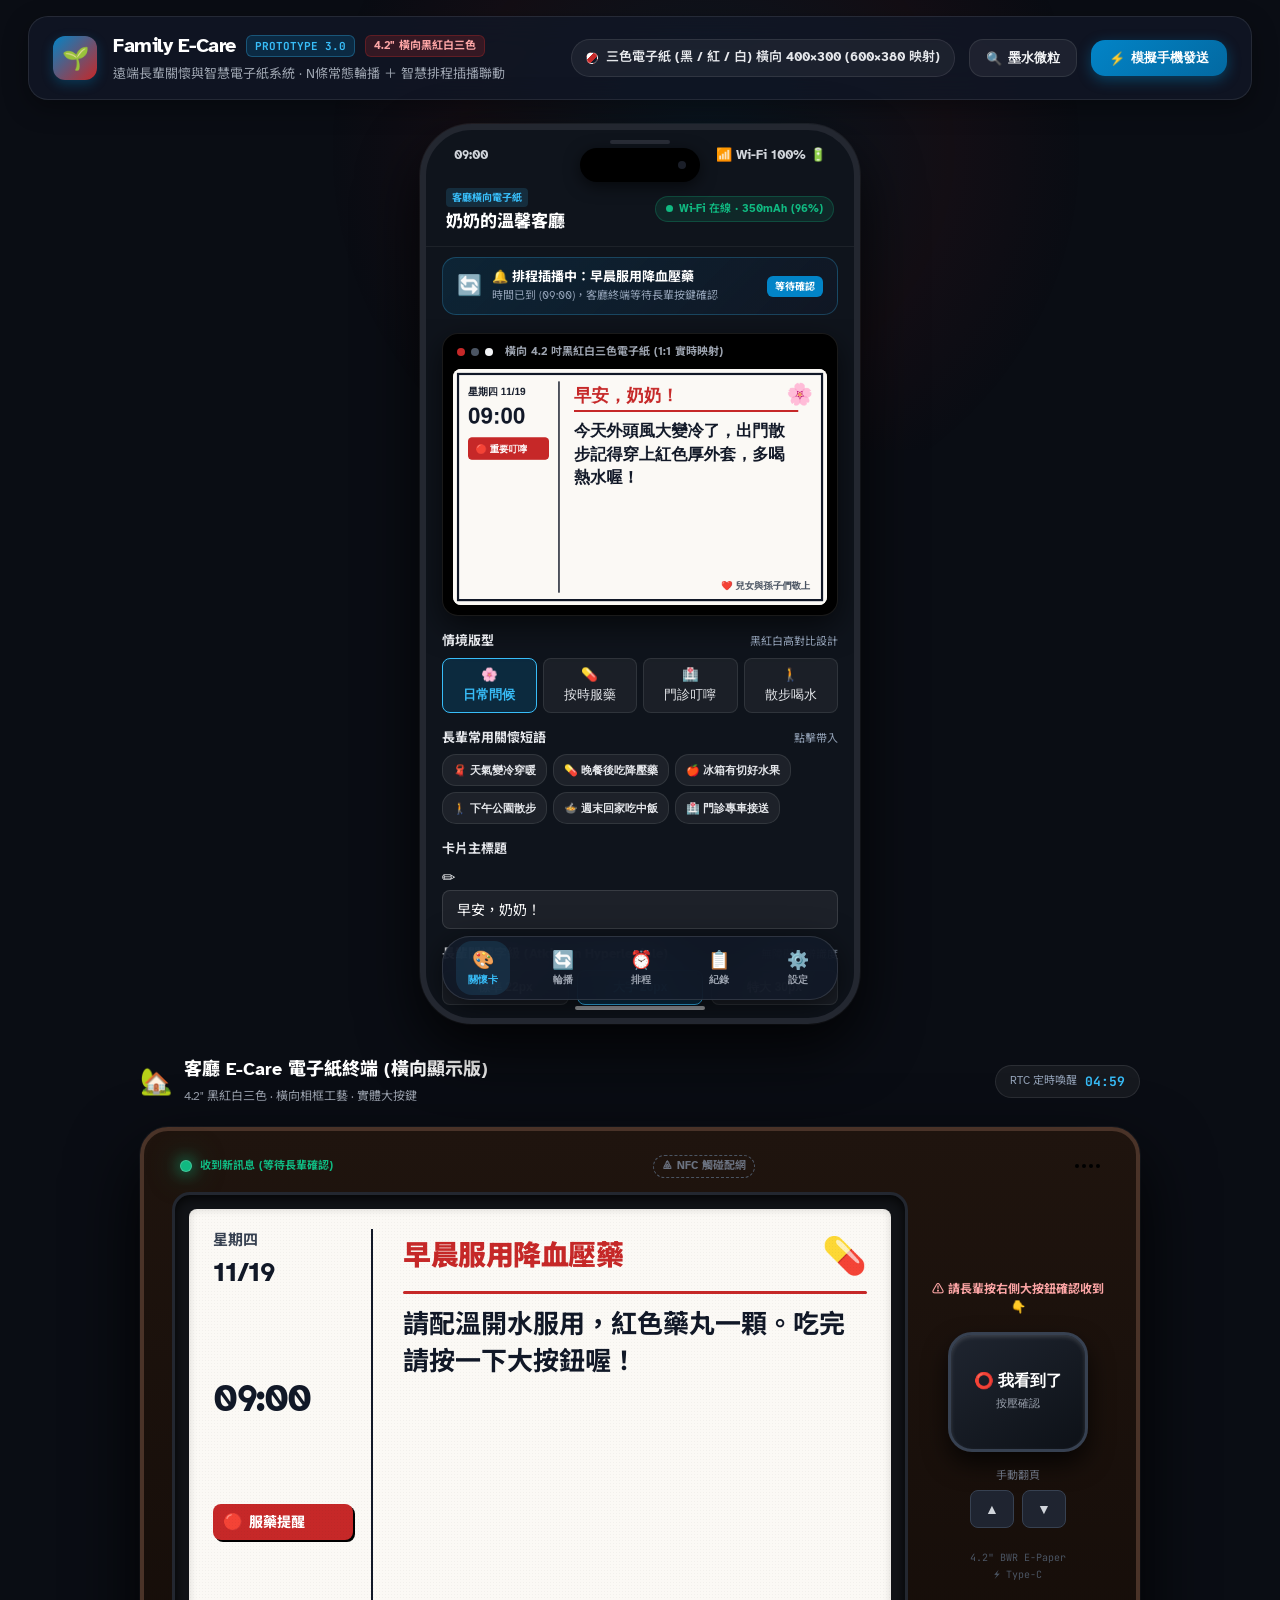
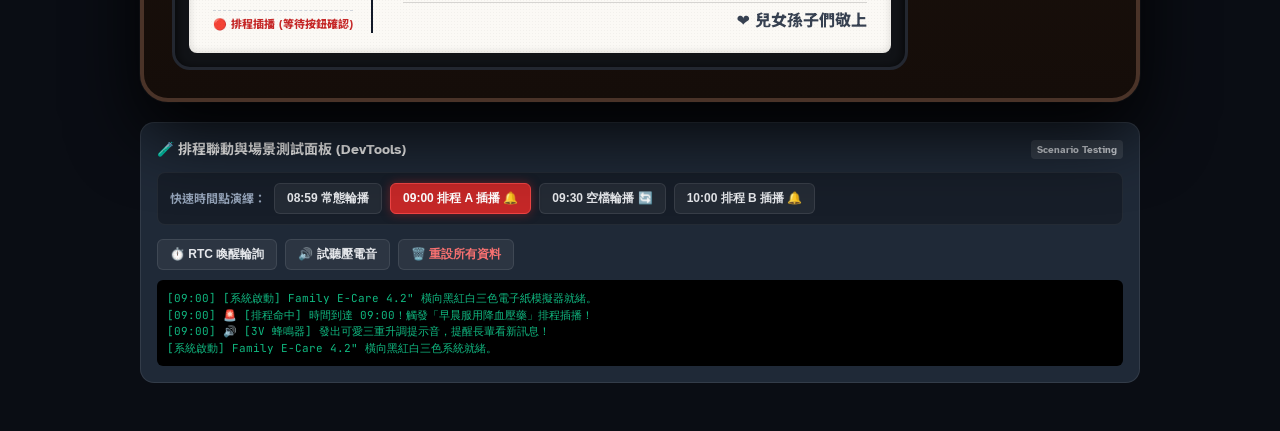
==== commit 0776c713: "feat(landscape-eink): 4.2-inch BWR landscape layout, N-message carousel, and hybrid schedule state m" ====
--- a/family-e-care/index.html
+++ b/family-e-care/index.html
@@ -3,18 +3,19 @@
 <head>
   <meta charset="UTF-8">
   <meta name="viewport" content="width=device-width, initial-scale=1.0">
-  <title>Family E-Care — 遠端家庭關懷電子紙系統</title>
-  <!-- 引入現代精緻英數與繁中字體 -->
+  <title>Family E-Care — 遠端家庭關懷電子紙系統 (4.2" 黑紅白橫向版)</title>
+  
+  <!-- UI/UX Pro Max 規範：引入無障礙 Atkinson Hyperlegible 與 Noto Sans TC -->
   <link rel="preconnect" href="https://fonts.googleapis.com">
   <link rel="preconnect" href="https://fonts.gstatic.com" crossorigin>
-  <link href="https://fonts.googleapis.com/css2?family=Plus+Jakarta+Sans:wght@400;500;600;700;800&family=Noto+Sans+TC:wght@400;500;700;900&display=swap" rel="stylesheet">
+  <link href="https://fonts.googleapis.com/css2?family=Atkinson+Hyperlegible:ital,wght@0,400;0,700;1,400;1,700&family=Noto+Sans+TC:wght@400;500;700;900&family=JetBrains+Mono:wght@500;700&display=swap" rel="stylesheet">
   <link rel="stylesheet" href="style.css">
 </head>
 <body>
   <div class="ambient-glow-bg"></div>
 
   <div class="layout-container">
-    <!-- 頂端玻璃擬態導航列 -->
+    <!-- 頂端導航列 (依照 ui-ux-pro-max 規範：Accessible & High Contrast) -->
     <header class="navbar">
       <div class="brand">
         <div class="brand-logo-gem">
@@ -23,23 +24,20 @@
         <div class="brand-text">
           <div class="brand-badge-line">
             <h1>Family E-Care</h1>
-            <span class="tag-version">PROTOTYPE 2.0</span>
-          </div>
-          <span class="subtext">遠端長輩關懷與智慧電子紙系統 · 工業設計與雙向體驗</span>
+            <span class="tag-version">PROTOTYPE 3.0</span>
+            <span class="tag-spec">4.2" 橫向黑紅白三色</span>
+          </div>
+          <span class="subtext">遠端長輩關懷與智慧電子紙系統 · N條常態輪播 ＋ 智慧排程插播聯動</span>
         </div>
       </div>
 
       <div class="nav-controls">
-        <div class="segmented-control">
-          <button id="btnModeColor" class="seg-btn active" title="模擬 4.01 吋全彩電子紙">
-            <span class="color-dot-indicator"></span>全彩模式 (Spectra 6)
-          </button>
-          <button id="btnModeTri" class="seg-btn" title="模擬 4.2 吋黑紅白三色電子紙">
-            <span class="tri-dot-indicator"></span>三色模式 (黑紅白)
-          </button>
-        </div>
-
-        <button id="btnZoomToggle" class="btn-glass" title="放大檢視微米紙質與墨水粒子">
+        <div class="eink-spec-capsule">
+          <span class="dot-tri-bwr"></span>
+          <span class="capsule-text">三色電子紙 (黑 / 紅 / 白) 橫向 400×300 (600×380 映射)</span>
+        </div>
+
+        <button id="btnZoomToggle" class="btn-glass" title="放大檢視微米紙質與黑紅墨水粒子">
           <span class="icon">🔍</span> 墨水微粒
         </button>
 
@@ -68,22 +66,20 @@
             <div class="di-expanded" id="diExpanded">
               <div class="di-avatar">👵</div>
               <div class="di-text">
-                <span class="di-title">客廳 E-Care 已收到</span>
-                <span class="di-desc" id="diDesc">奶奶按下了「我看到了」！</span>
-              </div>
-              <span class="di-badge">已確認</span>
+                <span class="di-title" id="diTitle">客廳 E-Care 已收到</span>
+                <span class="di-desc" id="diDesc">長輩按下了「我看到了」！</span>
+              </div>
+              <span class="di-badge" id="diBadge">已確認</span>
             </div>
           </div>
         </div>
 
         <!-- 手機頂部狀態列 -->
         <div class="status-bar">
-          <span class="status-time">09:41</span>
+          <span class="status-time" id="virtualPhoneClock">09:00</span>
           <div class="status-icons">
-            <span class="signal-bar">
-              <i></i><i></i><i></i><i></i>
-            </span>
-            <span class="wifi-icon">📶 5G</span>
+            <span class="signal-bar"><i></i><i></i><i></i><i></i></span>
+            <span class="wifi-icon">📶 Wi-Fi</span>
             <span class="battery-icon">100% 🔋</span>
           </div>
         </div>
@@ -91,32 +87,48 @@
         <!-- App 頂部客廳識別資訊 -->
         <div class="app-top-header">
           <div class="app-room-info">
-            <span class="room-pill">客廳終端</span>
+            <span class="room-pill">客廳橫向電子紙</span>
             <h2>奶奶的溫馨客廳</h2>
           </div>
           <div class="device-live-pill" id="appConnStatus">
             <span class="live-pulse"></span>
-            <span>Wi-Fi 在線 (350mAh: 96%)</span>
-          </div>
+            <span>Wi-Fi 在線 · 350mAh (96%)</span>
+          </div>
+        </div>
+
+        <!-- 當前運作模式即時指示徽章 -->
+        <div class="mode-status-banner" id="modeStatusBanner">
+          <div class="mode-badge-left">
+            <span class="mode-icon-pulse" id="modeIconPulse">🔄</span>
+            <div>
+              <div class="mode-title" id="modeBannerTitle">智慧混合模式：常態輪播中</div>
+              <div class="mode-detail" id="modeBannerDetail">指定 3 則常態訊息輪播中 · 等待 09:00 排程插播</div>
+            </div>
+          </div>
+          <span class="mode-chip-status" id="modeChipStatus">運作中</span>
         </div>
 
         <!-- App 主體滾動內容區域 -->
         <div class="phone-scroll-body">
 
-          <!-- 分頁 1: 關懷卡視覺設計工作坊 (Card Studio) -->
+          <!-- -------------------------------------------------------- -->
+          <!-- 分頁 1: 關懷卡視覺設計工作坊 (橫向黑紅白畫布)           -->
+          <!-- -------------------------------------------------------- -->
           <div id="tab-designer" class="tab-content active">
             
-            <!-- 即時畫布預覽展台 (立體光影陰影) -->
+            <!-- 即時畫布預覽展台 (橫向 600x380 映射) -->
             <div class="card-stage-container">
               <div class="card-stage-shadow"></div>
-              <div class="canvas-mount">
+              <div class="canvas-mount landscape-mount">
                 <div class="canvas-header-decor">
                   <span class="dot-red"></span>
-                  <span class="dot-yellow"></span>
-                  <span class="dot-green"></span>
-                  <span class="mount-label">400 × 600 電子紙 1:1 實時映射</span>
-                </div>
-                <canvas id="designerCanvas" width="400" height="600"></canvas>
+                  <span class="dot-black"></span>
+                  <span class="dot-white"></span>
+                  <span class="mount-label">橫向 4.2 吋黑紅白三色電子紙 (1:1 實時映射)</span>
+                </div>
+                <div class="canvas-wrapper-landscape">
+                  <canvas id="designerCanvas" width="600" height="380"></canvas>
+                </div>
               </div>
             </div>
 
@@ -127,24 +139,24 @@
               <div class="form-section">
                 <div class="section-label-row">
                   <label class="studio-label">情境版型</label>
-                  <span class="label-hint">一鍵切換預設設計</span>
+                  <span class="label-hint">黑紅白高對比設計</span>
                 </div>
                 <div class="template-chips" id="templateSelector">
                   <button class="chip-btn active" data-tpl="greeting">
                     <span class="chip-icon">🌸</span>
-                    <span class="chip-text">溫馨問候</span>
+                    <span class="chip-text">日常問候</span>
                   </button>
                   <button class="chip-btn" data-tpl="medicine">
                     <span class="chip-icon">💊</span>
-                    <span class="chip-text">服藥叮嚀</span>
+                    <span class="chip-text">按時服藥</span>
                   </button>
                   <button class="chip-btn" data-tpl="calendar">
                     <span class="chip-icon">🏥</span>
-                    <span class="chip-text">門診接送</span>
+                    <span class="chip-text">門診叮嚀</span>
                   </button>
-                  <button class="chip-btn" data-tpl="photo">
-                    <span class="chip-icon">🖼️</span>
-                    <span class="chip-text">照片生活</span>
+                  <button class="chip-btn" data-tpl="walk">
+                    <span class="chip-icon">🚶</span>
+                    <span class="chip-text">散步喝水</span>
                   </button>
                 </div>
               </div>
@@ -152,164 +164,279 @@
               <!-- 常用關懷短語庫 -->
               <div class="form-section">
                 <div class="section-label-row">
-                  <label class="studio-label">常用家庭短語</label>
-                  <span class="label-hint">點擊直接帶入</span>
+                  <label class="studio-label">長輩常用關懷短語</label>
+                  <span class="label-hint">點擊帶入</span>
                 </div>
                 <div class="phrase-bubbles" id="quickPhrases">
-                  <button class="bubble" data-text="今天外頭風大變冷了，出門記得穿上紅色厚外套，多喝溫水喔！🌸" data-title="天氣轉涼叮嚀">🧣 天氣變冷穿暖</button>
-                  <button class="bubble" data-text="晚餐後請服用降血壓藥一顆，配溫開水慢慢吞服，不要忘記囉！💊" data-title="晚餐後吃藥">💊 降血壓吃藥</button>
-                  <button class="bubble" data-text="下午陽光很舒服，出門到公園散步走走，記得帶溫水壺喔！🚶" data-title="下午散步走走">🚶 公園散步</button>
-                  <button class="bubble" data-text="本週六大家一起回家陪您吃中飯，好想吃您煮的滷豬腳！🥰" data-title="週末回家聚餐">🍲 週末回家吃中飯</button>
-                  <button class="bubble" data-text="週四上午 09:30 台大醫院回診，叔叔九點會準時開車到門口載您！🏥" data-title="週四台大醫院門診">🏥 醫院門診接送</button>
-                  <button class="bubble" data-text="小孫女今天數學考了100分！吵著週末要回去給奶奶看獎狀！👧" data-title="小寶貝放學好消息">👧 孫女考100分</button>
-                </div>
-              </div>
-
-              <!-- 卡片標題與字體大小 -->
+                  <button class="bubble" data-text="今天外頭風大變冷了，出門記得穿上紅色厚外套，多喝溫熱水喔！🌸" data-title="天氣轉涼提醒">🧣 天氣變冷穿暖</button>
+                  <button class="bubble" data-text="降血壓藥在餐桌左邊白色盒子，晚餐後請記得吃一顆喔！💊" data-title="晚餐後服藥提醒">💊 晚餐後吃降壓藥</button>
+                  <button class="bubble" data-text="客廳冰箱有切好的新鮮水梨，口渴記得拿出來吃喔！🍎" data-title="冰箱有水果">🍎 冰箱有切好水果</button>
+                  <button class="bubble" data-text="下午陽光很舒服，出門到公園散散步，記得隨身帶溫水壺喔！🚶" data-title="公園散步走走">🚶 下午公園散步</button>
+                  <button class="bubble" data-text="本週六大家一起回家陪您吃中飯，好期待吃您煮的滷肉！🥰" data-title="週末闔家聚餐">🍲 週末回家吃中飯</button>
+                  <button class="bubble" data-text="週四上午 09:30 台大醫院回診，叔叔九點會準時開車到門口載您！🏥" data-title="週四台大門診">🏥 門診專車接送</button>
+                </div>
+              </div>
+
+              <!-- 卡片主標題 -->
               <div class="form-section">
                 <label class="studio-label">卡片主標題</label>
                 <div class="input-with-icon">
                   <span class="input-icon">✏️</span>
-                  <input type="text" id="designTitle" value="早安，奶奶！" class="modern-input" placeholder="輸入主標題">
+                  <input type="text" id="designTitle" value="早安，奶奶！" class="modern-input" placeholder="輸入大字主標題">
                 </div>
               </div>
 
               <!-- 長輩字體大小 -->
               <div class="form-section">
                 <div class="section-label-row">
-                  <label class="studio-label">長輩閱讀字級</label>
-                  <span class="label-hint">友善大字體排版</span>
+                  <label class="studio-label">長輩閱讀字級 (Atkinson Hyperlegible)</label>
+                  <span class="label-hint">無障礙高辨識度</span>
                 </div>
                 <div class="font-toggle-group" id="fontSizeSelector">
-                  <button class="font-chip" data-size="20">標準 20px</button>
-                  <button class="font-chip active" data-size="24">特大 24px</button>
-                  <button class="font-chip" data-size="28">超大 28px</button>
-                </div>
-              </div>
-
-              <!-- Emoji 挑選 -->
-              <div class="form-section">
-                <label class="studio-label">主題 Emoji 徽飾</label>
+                  <button class="font-chip" data-size="22">標準 22px</button>
+                  <button class="font-chip active" data-size="26">大字 26px</button>
+                  <button class="font-chip" data-size="30">特大 30px</button>
+                </div>
+              </div>
+
+              <!-- 主題 Emoji 徽飾 -->
+              <div class="form-section">
+                <label class="studio-label">主題圖示 Emoji</label>
                 <div class="emoji-carousel" id="emojiPicker">
                   <span class="emoji-circle selected">🌸</span>
-                  <span class="emoji-circle">❤️</span>
+                  <span class="emoji-circle">💊</span>
+                  <span class="emoji-circle">🏥</span>
                   <span class="emoji-circle">🍵</span>
                   <span class="emoji-circle">👵</span>
-                  <span class="emoji-circle">💊</span>
                   <span class="emoji-circle">🍲</span>
-                  <span class="emoji-circle">🐱</span>
-                  <span class="emoji-circle">🌞</span>
                   <span class="emoji-circle">🧣</span>
-                  <span class="emoji-circle">🏥</span>
+                  <span class="emoji-circle">🚶</span>
+                  <span class="emoji-circle">🍎</span>
+                  <span class="emoji-circle">❤️</span>
                 </div>
               </div>
 
               <!-- 關懷內文 -->
               <div class="form-section">
-                <label class="studio-label">關懷內文</label>
+                <label class="studio-label">關懷內文 (橫向排版自適應換行)</label>
                 <textarea id="designContent" rows="3" class="modern-textarea" placeholder="輸入你想對長輩說的心裡話...">今天外頭風大變冷了，出門散步記得穿上紅色厚外套，多喝熱水喔！</textarea>
               </div>
 
+              <!-- 三色模式重點強調色 (紅 / 黑) -->
+              <div class="form-section">
+                <div class="section-label-row">
+                  <label class="studio-label">電子紙重點強調色 (三色專用)</label>
+                  <span class="label-hint">紅黑高對比</span>
+                </div>
+                <div class="tri-color-bar" id="triColorPicker">
+                  <label class="color-radio-label active">
+                    <input type="radio" name="designTriColor" value="#c62828" checked>
+                    <span class="color-pill-indicator bg-eink-red"></span>
+                    <span>醒目緋紅 (服藥/重要警示)</span>
+                  </label>
+                  <label class="color-radio-label">
+                    <input type="radio" name="designTriColor" value="#1a1a1a">
+                    <span class="color-pill-indicator bg-eink-black"></span>
+                    <span>沉穩墨黑 (日常溫馨問候)</span>
+                  </label>
+                </div>
+              </div>
+
               <!-- 親筆手寫簽名板 (子女真情筆跡) -->
               <div class="form-section">
                 <div class="section-label-row">
-                  <label class="studio-label">✍️ 親筆手寫簽名 / 塗鴉</label>
-                  <button id="btnClearSignature" class="btn-text-sm">重寫清除</button>
+                  <label class="studio-label">✍️ 親筆手寫真情筆跡 (紅色墨水)</label>
+                  <button id="btnClearSignature" class="btn-text-sm">清除重寫</button>
                 </div>
                 <div class="signature-stage">
-                  <canvas id="signatureCanvas" width="360" height="90" class="sig-pad"></canvas>
-                  <span class="sig-guide-watermark">在此手寫真情筆跡 (支援觸控滑鼠)</span>
-                </div>
-              </div>
-
-              <!-- 署名與生活照片 -->
+                  <canvas id="signatureCanvas" width="500" height="90" class="sig-pad"></canvas>
+                  <span class="sig-guide-watermark">在此手寫祝福或愛心簽名 (支援滑鼠與觸控)</span>
+                </div>
+              </div>
+
+              <!-- 署名 -->
               <div class="form-section">
                 <label class="studio-label">署名祝福</label>
                 <input type="text" id="designAuthor" value="兒女與孫子們敬上" class="modern-input">
-              </div>
-
-              <div class="form-section">
-                <div class="section-label-row">
-                  <label class="studio-label">📷 生活照片 (自動電子紙抖動)</label>
-                  <label for="designPhotoInput" class="custom-file-upload">
-                    <span>選取照片檔案</span>
-                  </label>
-                  <input type="file" id="designPhotoInput" accept="image/*" style="display:none;">
-                </div>
-              </div>
-
-              <!-- Spectra 6 / 3 色色調選擇 -->
-              <div class="form-section">
-                <label class="studio-label">邊框與標題主題色</label>
-                <div class="color-palette-bar" id="colorPicker">
-                  <div class="color-swatch color-red selected" data-color="#dc2626" title="紅色"></div>
-                  <div class="color-swatch color-yellow" data-color="#d97706" title="暖黃色"></div>
-                  <div class="color-swatch color-green" data-color="#16a34a" title="草木綠"></div>
-                  <div class="color-swatch color-blue" data-color="#2563eb" title="深邃藍"></div>
-                  <div class="color-swatch color-black" data-color="#000000" title="極致黑"></div>
-                </div>
               </div>
 
               <!-- 發送大按鈕 -->
               <button id="btnSendDesign" class="btn-action-send">
                 <span class="send-glow"></span>
-                <span class="send-text">🚀 發送卡片至長輩客廳裝置</span>
+                <span class="send-text">🚀 發送卡片至客廳橫向電子紙</span>
               </button>
             </div>
           </div>
 
-          <!-- 分頁 2: 常態輪播管理 -->
+          <!-- -------------------------------------------------------- -->
+          <!-- 分頁 2: 常態輪播管理 (指定 N 條輪播 ＋ 模式策略)         -->
+          <!-- -------------------------------------------------------- -->
           <div id="tab-carousel" class="tab-content">
             <div class="content-header-card">
-              <h3>客廳常態輪播管理</h3>
-              <p>無定時提醒時，由裝置 RTC 定時依序輪替展示的家庭日常問候</p>
-            </div>
-
+              <div class="header-badge-row">
+                <h3>客廳常態輪播管理</h3>
+                <span class="badge-accent" id="carouselSelectedCountBadge">已指定 3 則輪播</span>
+              </div>
+              <p>可以自選指定 N 條溫馨訊息常態輪播。此模式下可設定排程插播或純輪播不打擾。</p>
+            </div>
+
+            <!-- 系統運作策略設定 (滿足使用者提綱：常態輪播就不會啟動排程提醒 / 或混合模式) -->
+            <div class="modern-card strategy-card">
+              <div class="card-title-icon">
+                <span class="icon-bubble">⚙️</span>
+                <h4>輪播與排程協作模式 (廣播策略)</h4>
+              </div>
+              
+              <div class="strategy-options-group">
+                <label class="strategy-radio-item" id="optHybridMode">
+                  <input type="radio" name="broadcastStrategy" value="hybrid" checked>
+                  <div class="strategy-text-group">
+                    <div class="strategy-title">
+                      <strong>智慧混合模式 (推薦)</strong>
+                      <span class="badge-mini-green">最靈活</span>
+                    </div>
+                    <p class="strategy-desc">
+                      平常由指定 N 則常態訊息輪播；當到達排程時間（如 09:00 吃藥）時<strong>插播提醒</strong>，長輩按鍵確認後<strong>自動返回常態輪播</strong>！
+                    </p>
+                  </div>
+                </label>
+
+                <label class="strategy-radio-item" id="optCarouselOnlyMode">
+                  <input type="radio" name="broadcastStrategy" value="carousel_only">
+                  <div class="strategy-text-group">
+                    <div class="strategy-title">
+                      <strong>純常態輪播模式 (不啟動排程提醒)</strong>
+                      <span class="badge-mini-gray">無排程打擾</span>
+                    </div>
+                    <p class="strategy-desc">
+                      嚴格鎖定於指定 N 則常態訊息循環播放，<strong>完全不會啟動任何排程提醒</strong>，適合安靜休養、無定時服藥日。
+                    </p>
+                  </div>
+                </label>
+              </div>
+
+              <!-- 輪播頻率設定 -->
+              <div class="form-group-modern" style="margin-top: 14px;">
+                <label class="studio-label">常態訊息輪播間隔</label>
+                <select id="carouselInterval" class="modern-select">
+                  <option value="15">每 15 分鐘更換下一則</option>
+                  <option value="30" selected>每 30 分鐘更換下一則</option>
+                  <option value="60">每 1 小時更換下一則</option>
+                  <option value="manual">僅透過側邊按鈕手動換頁</option>
+                </select>
+              </div>
+            </div>
+
+            <!-- 新增輪播訊息 -->
             <div class="modern-card">
-              <label class="studio-label">新增常態輪播短語</label>
-              <textarea id="carouselInput" class="modern-textarea" rows="2" placeholder="例：『客廳冰箱有切好的水梨，記得拿出來吃喔！🍎』"></textarea>
+              <label class="studio-label">新增常態關懷訊息</label>
+              <textarea id="carouselInput" class="modern-textarea" rows="2" placeholder="例：『客廳冰箱有切好的水梨，口渴記得拿出來吃喔！🍎』"></textarea>
               
-              <div class="flex-row-gap">
-                <select id="carouselInterval" class="modern-select">
-                  <option value="30">每 30 分鐘自動換頁</option>
-                  <option value="60">每 1 小時自動換頁</option>
-                  <option value="120">每 2 小時自動換頁</option>
+              <div class="flex-row-gap" style="margin-top: 10px;">
+                <select id="carouselTagSelect" class="modern-select">
+                  <option value="🌸 日常問候">🌸 日常問候</option>
+                  <option value="💊 生活叮嚀">💊 生活叮嚀</option>
+                  <option value="🍎 飲食關懷">🍎 飲食關懷</option>
+                  <option value="🚶 散步活動">🚶 散步活動</option>
                 </select>
-                <button id="btnAddCarousel" class="btn-solid-primary">＋ 加入清單</button>
-              </div>
-            </div>
-
+                <button id="btnAddCarousel" class="btn-solid-primary">＋ 加入儲存庫</button>
+              </div>
+            </div>
+
+            <!-- 輪播訊息選擇清單 (使用者可打勾指定 N 條) -->
+            <div class="section-label-row" style="margin: 16px 4px 8px 4px;">
+              <span class="studio-label">勾選要加入輪播的訊息 (指定 N 條)</span>
+              <span class="label-hint" id="carouselCheckSummary">已勾選 3 條</span>
+            </div>
+            
             <div class="carousel-cards-list" id="carouselList">
-              <!-- 動態生成輪播卡片 -->
-            </div>
-          </div>
-
-          <!-- 分頁 3: 排程提醒中心 -->
+              <!-- 動態生成帶 Checkbox 的輪播清單 -->
+            </div>
+          </div>
+
+          <!-- -------------------------------------------------------- -->
+          <!-- 分頁 3: 排程提醒中心 (支援單次顯示回輪播 / 空檔可選輪播)  -->
+          <!-- -------------------------------------------------------- -->
           <div id="tab-schedule" class="tab-content">
             <div class="content-header-card">
-              <h3>智慧定時排程提醒</h3>
-              <p>到達排程時間，客廳電子紙將自動喚醒、呼吸閃爍 LED 並響起可愛蜂鳴音</p>
-            </div>
-
+              <div class="header-badge-row">
+                <h3>智慧定時排程提醒</h3>
+                <span class="badge-accent">定點精準通知</span>
+              </div>
+              <p>一條條時間定點提醒。可設定提醒顯示一次後切換回常態輪播，並自選排程空檔時的顯示行為。</p>
+            </div>
+
+            <!-- 排程空檔時間行為設定 (滿足使用者提綱：中間時間常態輪播或沒有都可以) -->
+            <div class="modern-card interim-card">
+              <div class="card-title-icon">
+                <span class="icon-bubble">⏳</span>
+                <h4>排程與排程之間的空檔時間行為</h4>
+              </div>
+              <p class="card-desc-text">
+                例如排了 <strong>09:00 一個訊息</strong>、<strong>10:00 一個訊息</strong>，在這中間的一小時空檔：
+              </p>
+
+              <div class="interim-toggle-grid">
+                <label class="interim-option-card active" id="lblInterimCarousel">
+                  <input type="radio" name="interimBehavior" value="carousel" checked>
+                  <div class="interim-content">
+                    <div class="interim-title">🔄 空檔進行常態輪播</div>
+                    <div class="interim-desc">顯示指定 N 條日常關懷訊息循環</div>
+                  </div>
+                </label>
+
+                <label class="interim-option-card" id="lblInterimBlank">
+                  <input type="radio" name="interimBehavior" value="idle">
+                  <div class="interim-content">
+                    <div class="interim-title">⚪ 空檔無訊息 / 靜止大時鐘</div>
+                    <div class="interim-desc">不播放輪播，僅維持大時鐘與日曆</div>
+                  </div>
+                </label>
+              </div>
+            </div>
+
+            <!-- 新增排程項目表單 -->
             <div class="modern-card">
+              <div class="card-title-icon">
+                <span class="icon-bubble">➕</span>
+                <h4>新增定時排程提醒</h4>
+              </div>
+
               <label class="studio-label">提醒標題</label>
-              <input type="text" id="scheduleTitle" class="modern-input" placeholder="例如: 晚間吃降血壓藥">
-
-              <div class="flex-row-gap">
+              <input type="text" id="scheduleTitle" class="modern-input" placeholder="例如: 09:00 吃降血壓藥">
+
+              <div class="flex-row-gap" style="margin-top: 10px;">
                 <select id="scheduleCategory" class="modern-select">
-                  <option value="med">💊 服藥提醒</option>
-                  <option value="clinic">🏥 門診醫院</option>
+                  <option value="med">💊 服藥提醒 (紅色強調)</option>
+                  <option value="clinic">🏥 門診醫院 (紅色強調)</option>
                   <option value="water">💧 喝水補充</option>
                   <option value="walk">🚶 散步運動</option>
-                  <option value="family">💌 家人祝賀</option>
+                  <option value="family">💌 家人問候</option>
                 </select>
-                <input type="time" id="scheduleTime" class="modern-input" value="20:00">
-              </div>
-
-              <label class="studio-label" style="margin-top: 10px;">長輩叮嚀說明</label>
-              <textarea id="scheduleContent" class="modern-textarea" rows="2" placeholder="配溫開水服用，紅色與黃色各一顆喔！"></textarea>
-
-              <button id="btnAddSchedule" class="btn-solid-primary btn-block">＋ 建立定時排程提醒</button>
+                <input type="time" id="scheduleTime" class="modern-input" value="09:00">
+              </div>
+
+              <label class="studio-label" style="margin-top: 10px;">叮嚀內容</label>
+              <textarea id="scheduleContent" class="modern-textarea" rows="2" placeholder="配溫開水服用，紅色藥丸一顆！"></textarea>
+
+              <!-- 單次觸發後的行為 (滿足：顯示了一次 就變成常態輪播) -->
+              <div class="post-trigger-row" style="margin-top: 12px;">
+                <label class="checkbox-container">
+                  <input type="checkbox" id="scheduleAfterAckReturnCarousel" checked>
+                  <span class="checkmark"></span>
+                  <span class="checkbox-label">
+                    長輩按下「我看到了」確認後，<strong>自動切換回常態輪播</strong>
+                  </span>
+                </label>
+              </div>
+
+              <button id="btnAddSchedule" class="btn-solid-primary btn-block" style="margin-top: 14px;">＋ 建立定時排程提醒</button>
+            </div>
+
+            <!-- 排程時間軸清單 -->
+            <div class="section-label-row" style="margin: 16px 4px 8px 4px;">
+              <span class="studio-label">排程時間軸</span>
+              <span class="label-hint">按時間先後排序</span>
             </div>
 
             <div class="schedule-cards-list" id="scheduleList">
@@ -317,11 +444,13 @@
             </div>
           </div>
 
-          <!-- 分頁 4: 訊息庫與閱讀確認 -->
+          <!-- -------------------------------------------------------- -->
+          <!-- 分頁 4: 歷史紀錄與長輩反饋                               -->
+          <!-- -------------------------------------------------------- -->
           <div id="tab-history" class="tab-content">
             <div class="content-header-card">
               <h3>家庭關懷紀錄與長輩反饋</h3>
-              <p>完整紀錄每一則關懷的發送時間、閱讀確認狀態與長輩反應耗時</p>
+              <p>完整紀錄每一則關懷的發送時間、閱讀確認狀態與長輩反應反饋</p>
             </div>
 
             <div class="stats-counter-grid">
@@ -335,7 +464,7 @@
               </div>
               <div class="stat-card highlight-amber">
                 <span class="stat-val text-amber" id="statPending">0</span>
-                <span class="stat-name">等待長輩閱讀</span>
+                <span class="stat-name">等待長輩按鍵</span>
               </div>
             </div>
 
@@ -344,7 +473,9 @@
             </div>
           </div>
 
-          <!-- 分頁 5: 設備與 NFC 配網 -->
+          <!-- -------------------------------------------------------- -->
+          <!-- 分頁 5: 設備與 NFC 配網                                  -->
+          <!-- -------------------------------------------------------- -->
           <div id="tab-settings" class="tab-content">
             <div class="content-header-card">
               <h3>裝置連網與低功耗管理</h3>
@@ -398,6 +529,7 @@
             <div class="modern-card spec-summary-card">
               <h4>🏷️ 產品規格與售價指標</h4>
               <ul>
+                <li>螢幕規格：<strong>4.2 吋黑紅白 (BWR) 三色電子紙 · 橫向顯示</strong></li>
                 <li>目標建議零售價：<strong>NT$2,000 (約 RMB 300) 以內</strong></li>
                 <li>主控核心架構：<strong>低成本 MCU ＋ 獨立 Wi-Fi (量產單晶片 ESP32-C3)</strong></li>
                 <li>充電介面：<strong>USB Type-C (5V 500mA)</strong></li>
@@ -435,15 +567,15 @@
       </section>
 
       <!-- ========================================================= -->
-      <!-- 視圖 B: e-Care 實體客廳裝置擬真精品模擬器 (Physical Device) -->
+      <!-- 視圖 B: 客廳 4.2 吋黑紅白橫向電子紙實體模擬器              -->
       <!-- ========================================================= -->
       <section class="device-simulator-showcase">
         <div class="showcase-header">
           <div class="device-title-tag">
             <span class="tag-icon">🏡</span>
             <div>
-              <h3>客廳 E-Care 電子紙終端</h3>
-              <span class="tag-meta">4–6 吋微米防眩墨水屏 · 實體大按鍵</span>
+              <h3>客廳 E-Care 電子紙終端 (橫向顯示版)</h3>
+              <span class="tag-meta">4.2" 黑紅白三色 · 橫向相框工藝 · 實體大按鍵</span>
             </div>
           </div>
 
@@ -453,21 +585,11 @@
           </div>
         </div>
 
-        <!-- 擬真機身包覆容器 (包含側邊金屬質感按鈕) -->
-        <div class="device-chassis-wrapper">
+        <!-- 擬真機身包覆容器 (橫向相框造型) -->
+        <div class="device-chassis-wrapper landscape-chassis">
           
-          <!-- 側邊換頁微動開關 (G-2) -->
-          <div class="side-switch-cluster">
-            <button class="side-rocker-btn" id="btnSidePrev" title="上一則訊息 (長輩手動翻閱)">
-              <span>▲</span>
-            </button>
-            <button class="side-rocker-btn" id="btnSideNext" title="下一則訊息 (長輩手動翻閱)">
-              <span>▼</span>
-            </button>
-          </div>
-
-          <!-- 精密木質 / 溫潤白圓角立體外殼 -->
-          <div class="hardware-enclosure" id="deviceCasing">
+          <!-- 精密木質 / 溫潤陶瓷橫向外殼 -->
+          <div class="hardware-enclosure landscape-enclosure" id="deviceCasing">
             
             <!-- 頂部精密儀表列：微孔呼吸 LED、NFC 觸碰標識、壓電蜂鳴音孔 -->
             <div class="enclosure-top-bar">
@@ -489,80 +611,148 @@
               </div>
             </div>
 
-            <!-- 4~6 吋電子紙螢幕外框 (含邊緣反光與微米紙質) -->
-            <div class="epaper-bezel">
-              <div class="epaper-display-screen" id="epaperScreen">
-                
-                <!-- 3.8 秒分階段電子紙顆粒物理刷新覆蓋層 -->
-                <div class="refresh-stage-overlay" id="refreshOverlay">
-                  <div class="phase-chip" id="refreshPhaseTitle">全黑全白清除...</div>
-                  <div class="particle-spinner"></div>
-                  <div class="refresh-countdown">
-                    物理顆粒翻轉中<br>
-                    <span id="refreshTimer">3.8s</span>
+            <!-- 主體橫向排版：左側螢幕 ＋ 右側人體工學按鈕群 -->
+            <div class="landscape-main-body">
+              
+              <!-- 4.2 吋黑紅白橫向電子紙螢幕外框 -->
+              <div class="epaper-bezel landscape-bezel">
+                <div class="epaper-display-screen landscape-screen" id="epaperScreen">
+                  
+                  <!-- 3.8 秒分階段電子紙顆粒物理刷新覆蓋層 -->
+                  <div class="refresh-stage-overlay" id="refreshOverlay">
+                    <div class="phase-chip" id="refreshPhaseTitle">全黑全白清除...</div>
+                    <div class="particle-spinner"></div>
+                    <div class="refresh-countdown">
+                      黑紅白微膠囊偏轉中<br>
+                      <span id="refreshTimer">3.8s</span>
+                    </div>
+                    <span class="eink-physics-note">雙穩態微膠囊顆粒偏轉 · 刷新完畢零功耗維持</span>
                   </div>
-                  <span class="eink-physics-note">雙穩態微膠囊顆粒偏轉 · 刷新完畢零功耗維持</span>
-                </div>
-
-                <!-- 微米紙紋覆蓋層 (防眩光自然漫反射) -->
-                <div class="matte-paper-texture"></div>
-
-                <!-- 電子紙內部真實排版視圖 (400x600 比例) -->
-                <div class="epaper-render-content" id="epaperContent">
-                  <div class="epd-system-bar">
-                    <span class="epd-brand-text">Family E-Care</span>
-                    <span class="epd-mode-pill" id="epdModeBadge">4.01" 全彩</span>
-                    <span class="epd-rtc-clock" id="epdClock">12:00</span>
-                  </div>
-                  
-                  <div class="epd-visual-body" id="epdBody">
-                    <div class="epd-giant-emoji" id="epdEmoji">🌸</div>
-                    <h2 class="epd-headline" id="epdTitle">早安，奶奶！</h2>
-                    <div class="epd-accent-rule" id="epdDivider"></div>
-                    <p class="epd-paragraph" id="epdText">今天外頭風大變冷了，出門散步記得穿上紅色厚外套，多喝熱水喔！</p>
-                    <div class="epd-sign-zone" id="epdFooter">
-                      <span>❤️ 兒女與孫子們敬上</span>
+
+                  <!-- 微米紙紋覆蓋層 (防眩光自然漫反射) -->
+                  <div class="matte-paper-texture"></div>
+
+                  <!-- 電子紙內部真實排版視圖 (橫向黑紅白版面) -->
+                  <div class="epaper-render-content landscape-render" id="epaperContent">
+                    
+                    <!-- 橫向雙欄式版面架構 -->
+                    <div class="landscape-layout-grid">
+                      
+                      <!-- 左欄：日期、大時鐘、狀態印章 -->
+                      <aside class="epd-left-column">
+                        <div class="epd-date-block">
+                          <span class="epd-day-name" id="epdDayOfWeek">星期四</span>
+                          <span class="epd-date-num" id="epdDateNum">11/19</span>
+                        </div>
+
+                        <div class="epd-big-clock" id="epdClock">09:00</div>
+
+                        <!-- 醒目的三色模式狀態徽飾印章 -->
+                        <div class="epd-stamp-badge" id="epdStampBadge">
+                          <span class="stamp-icon" id="epdStampIcon">🔴</span>
+                          <span class="stamp-text" id="epdStampText">服藥提醒</span>
+                        </div>
+
+                        <div class="epd-channel-info" id="epdChannelInfo">
+                          <span>排程插播 (等待確認)</span>
+                        </div>
+                      </aside>
+
+                      <!-- 右欄：大字標題、關懷內容、手寫筆跡、溫馨署名 -->
+                      <main class="epd-right-column">
+                        <div class="epd-header-row">
+                          <span class="epd-headline" id="epdTitle">早安，奶奶！</span>
+                          <span class="epd-emoji-badge" id="epdEmoji">🌸</span>
+                        </div>
+
+                        <div class="epd-accent-rule" id="epdDivider"></div>
+
+                        <p class="epd-paragraph" id="epdText">
+                          今天外頭風大變冷了，出門散步記得穿上紅色厚外套，多喝熱水喔！
+                        </p>
+
+                        <!-- 手寫筆跡渲染區 (紅色墨水印記) -->
+                        <div class="epd-signature-display" id="epdSignatureDisplay">
+                          <!-- 動態將 canvas 手繪內容顯示在此 -->
+                        </div>
+
+                        <div class="epd-sign-zone" id="epdFooter">
+                          <span>❤️ 兒女與孫子們敬上</span>
+                        </div>
+                      </main>
+
                     </div>
                   </div>
-                </div>
-
-              </div>
-            </div>
-
-            <!-- 裝置正面：長輩專用凹弧人體工學實體大按鍵 (G-1「我看到了」) -->
-            <div class="tactile-control-zone">
-              <div class="button-action-hint" id="buttonHint">長輩收到請按大按鈕 👇</div>
-              <button id="btnDeviceConfirm" class="ergonomic-tactile-btn">
-                <span class="tactile-cap">⭕ 我看到了 / 收到</span>
-              </button>
-              
-              <div class="enclosure-foot-bar">
-                <span class="device-product-series">Family E-Care · 4~6” E-Ink Display</span>
-                <span class="type-c-badge" title="USB Type-C 充電埠">⚡ Type-C</span>
-              </div>
-            </div>
-
-          </div>
-        </div>
-
-        <!-- 模擬器運作除錯與測試輔助面板 -->
+
+                </div>
+              </div>
+
+              <!-- 右側人體工學按鈕操作區 -->
+              <div class="landscape-controls-column">
+                <div class="button-action-hint" id="buttonHint">長輩收到請按 👇</div>
+                
+                <!-- 大顆實體「我看到了 / 收到」按鍵 (G-1) -->
+                <button id="btnDeviceConfirm" class="ergonomic-tactile-btn landscape-confirm-btn">
+                  <span class="tactile-cap">⭕ 我看到了<br><small>按壓確認</small></span>
+                </button>
+
+                <!-- 側邊微動換頁開關 (G-2) -->
+                <div class="landscape-side-rockers">
+                  <span class="rocker-hint">手動翻頁</span>
+                  <div class="rocker-pair">
+                    <button class="side-rocker-btn" id="btnSidePrev" title="上一則訊息">▲</button>
+                    <button class="side-rocker-btn" id="btnSideNext" title="下一則訊息">▼</button>
+                  </div>
+                </div>
+
+                <div class="device-product-series-mini">
+                  <span>4.2" BWR E-Paper</span>
+                  <span>⚡ Type-C</span>
+                </div>
+              </div>
+
+            </div>
+
+          </div>
+        </div>
+
+        <!-- 模擬器運作除錯與測試輔助面板 (包含使用者核心排程測試按鈕) -->
         <div class="test-bench-card">
           <div class="bench-header">
-            <h4>🧪 快速測試與硬體模擬面板</h4>
-            <span class="bench-tag">DevTools</span>
-          </div>
+            <h4>🧪 排程聯動與場景測試面板 (DevTools)</h4>
+            <span class="bench-tag">Scenario Testing</span>
+          </div>
+
+          <!-- 核心業務邏輯快捷驗收場景 -->
+          <div class="scenario-testing-bar">
+            <span class="scenario-label">快速時間點演繹：</span>
+            <button class="btn-scenario-step" id="btnSimTime0859" title="模擬 08:59 常態輪播中">
+              08:59 常態輪播
+            </button>
+            <button class="btn-scenario-step active-scenario" id="btnSimTime0900" title="模擬 09:00 排程訊息到達，插播！">
+              09:00 排程 A 插播 🔔
+            </button>
+            <button class="btn-scenario-step" id="btnSimTime0930" title="模擬確認後 09:30 空檔輪播">
+              09:30 空檔輪播 🔄
+            </button>
+            <button class="btn-scenario-step" id="btnSimTime1000" title="模擬 10:00 排程 B 到達，再次插播！">
+              10:00 排程 B 插播 🔔
+            </button>
+          </div>
+
           <div class="bench-actions">
             <button id="btnTriggerPoll" class="btn-sm-bench">⏱️ RTC 喚醒輪詢</button>
             <button id="btnTestBuzzer" class="btn-sm-bench">🔊 試聽壓電音</button>
-            <button id="btnResetAll" class="btn-sm-bench btn-reset">🗑️ 重設預設值</button>
-          </div>
+            <button id="btnResetAll" class="btn-sm-bench btn-reset">🗑️ 重設所有資料</button>
+          </div>
+          
           <div class="bench-console" id="simLogs">
-            [系統啟動] Family E-Care 智慧裝置就緒，處於超低功耗 Deep Sleep 模式。<br>
+            [系統啟動] Family E-Care 4.2" 橫向黑紅白三色系統就緒。<br>
           </div>
         </div>
       </section>
 
-    </div>
+    </main>
   </div>
 
   <script src="app.js"></script>
--- a/family-e-care/style.css
+++ b/family-e-care/style.css
@@ -1,239 +1,234 @@
-/* ==========================================================================
-   Family E-Care — 旗艦級 UI/UX 樣式表 (Industrial Design & Modern Mobile UI)
-   ========================================================================== */
+/* ==============================================================================
+   Family E-Care — 遠端家庭關懷電子紙系統 (4.2" 黑紅白橫向版)
+   遵循 UI/UX Pro Max 規範：Accessible & Ethical + E-Ink Paper + 橫向工藝設計
+   ============================================================================== */
 
 :root {
-  --primary-hue: 221;
-  --primary: hsl(var(--primary-hue), 83%, 53%);
-  --primary-hover: hsl(var(--primary-hue), 83%, 45%);
-  --primary-surface: hsl(var(--primary-hue), 100%, 96%);
-
-  --care-green: #10b981;
-  --care-amber: #f59e0b;
-  --care-rose: #f43f5e;
-  --care-red: #dc2626;
-
-  /* 背景與現代中性灰調 */
-  --bg-sand: #f8f6f0;
-  --bg-gradient: radial-gradient(circle at 10% 20%, #fbf9f5 0%, #f0ede6 90%);
-  --surface-white: #ffffff;
-  --surface-glass: rgba(255, 255, 255, 0.82);
-  --border-subtle: rgba(226, 232, 240, 0.85);
-
-  --text-main: #0f172a;
-  --text-muted: #64748b;
-  --text-subtle: #94a3b8;
-
-  /* 物理與介面陰影系統 */
-  --shadow-sm: 0 1px 2px 0 rgba(0, 0, 0, 0.05);
-  --shadow-md: 0 4px 6px -1px rgba(0, 0, 0, 0.07), 0 2px 4px -2px rgba(0, 0, 0, 0.05);
-  --shadow-lg: 0 10px 15px -3px rgba(0, 0, 0, 0.08), 0 4px 6px -4px rgba(0, 0, 0, 0.04);
-  --shadow-device: 0 25px 50px -12px rgba(40, 30, 20, 0.18), 0 8px 16px -4px rgba(0, 0, 0, 0.06);
-}
-
-* {
+  /* --- UI/UX Pro Max 無障礙與 E-ink 黑紅白核心色票 --- */
+  --ink-black: #111827;         /* 深層墨黑 (高對比 WCAG AAA) */
+  --ink-secondary: #374151;     /* 次要文字黑 */
+  --eink-red: #c62828;          /* 4.2" 電子紙專用飽和緋紅 (重要警示/服藥) */
+  --eink-red-light: #fee2e2;    /* 淺紅警示底色 */
+  --paper-bg: #fbf9f5;          /* 模擬電子紙天然微米無眩光米白紙底 */
+  --paper-border: #d1d5db;      /* 電子紙邊框灰 */
+
+  /* --- 現代控制台現代品牌色調 (Deep Slate & Calm Blue) --- */
+  --bg-primary: #0a0d14;        /* 主背景極致深黑 Slate */
+  --bg-surface: #111827;        /* 卡片表面深色 */
+  --bg-surface-elevated: #1f2937;
+  --bg-surface-glass: rgba(17, 24, 39, 0.78);
+  --border-color: rgba(255, 255, 255, 0.09);
+  --border-focus: #38bdf8;
+
+  --color-primary: #0284c7;     /* 信任藍 (WCAG AA) */
+  --color-primary-hover: #0369a1;
+  --color-accent-green: #10b981;/* 健康綠 */
+  --color-accent-amber: #f59e0b;/* 提醒琥珀 */
+
+  /* --- 橫向外殼材質 (北歐胡桃木質) --- */
+  --casing-wood-1: #2a1b14;
+  --casing-wood-2: #1e120c;
+  --casing-wood-border: #4a3328;
+  --casing-bezel: #18191c;
+
+  /* --- 字體規格 --- */
+  --font-main: 'Atkinson Hyperlegible', 'Noto Sans TC', system-ui, -apple-system, sans-serif;
+  --font-mono: 'JetBrains Mono', monospace;
+
+  /* --- 圓角與陰影 --- */
+  --radius-sm: 8px;
+  --radius-md: 14px;
+  --radius-lg: 20px;
+  --radius-xl: 32px;
+  --shadow-sm: 0 2px 6px rgba(0, 0, 0, 0.2);
+  --shadow-md: 0 8px 24px rgba(0, 0, 0, 0.35);
+  --shadow-lg: 0 20px 48px rgba(0, 0, 0, 0.55);
+  --shadow-glow-red: 0 0 24px rgba(198, 40, 40, 0.35);
+}
+
+/* --- 全域重設 --- */
+*, *::before, *::after {
   box-sizing: border-box;
   margin: 0;
   padding: 0;
-  font-family: 'Plus Jakarta Sans', 'Noto Sans TC', -apple-system, BlinkMacSystemFont, sans-serif;
+}
+
+body {
+  font-family: var(--font-main);
+  background-color: var(--bg-primary);
+  color: #f3f4f6;
+  min-height: 100vh;
+  overflow-x: hidden;
+  position: relative;
+  line-height: 1.5;
   -webkit-font-smoothing: antialiased;
 }
 
-body {
-  background: var(--bg-sand);
-  background-image: var(--bg-gradient);
-  color: var(--text-main);
-  min-height: 100vh;
-  padding: 20px;
-  position: relative;
-  overflow-x: hidden;
-}
-
-/* 背景柔和氛圍微光圈 */
+/* 氛圍環境光暈背景 */
 .ambient-glow-bg {
   position: fixed;
-  top: -100px;
+  top: -150px;
   left: 20%;
-  width: 60vw;
-  height: 60vh;
-  background: radial-gradient(circle, rgba(234, 179, 8, 0.06) 0%, rgba(37, 99, 235, 0.04) 50%, transparent 70%);
-  filter: blur(80px);
+  width: 900px;
+  height: 600px;
+  background: radial-gradient(circle, rgba(2, 132, 199, 0.08) 0%, rgba(198, 40, 40, 0.05) 45%, transparent 70%);
   pointer-events: none;
   z-index: 0;
 }
 
 .layout-container {
-  max-width: 1440px;
+  max-width: 1720px;
   margin: 0 auto;
+  padding: 16px 28px 48px 28px;
   position: relative;
   z-index: 1;
 }
 
-/* ==========================================================================
-   頂部導覽列 (Glassmorphism 磨砂玻璃質感)
-   ========================================================================== */
+/* ==============================================================================
+   頂端導航列 (Navbar)
+   ============================================================================== */
 .navbar {
   display: flex;
+  align-items: center;
   justify-content: space-between;
-  align-items: center;
-  background: var(--surface-glass);
+  padding: 14px 24px;
+  background: var(--bg-surface-glass);
   backdrop-filter: blur(16px);
   -webkit-backdrop-filter: blur(16px);
-  border: 1px solid rgba(255, 255, 255, 0.7);
-  padding: 14px 28px;
-  border-radius: 18px;
+  border: 1px solid var(--border-color);
+  border-radius: var(--radius-lg);
+  margin-bottom: 24px;
   box-shadow: var(--shadow-md);
-  margin-bottom: 24px;
+}
+
+.brand {
+  display: flex;
+  align-items: center;
   gap: 16px;
-  flex-wrap: wrap;
-}
-
-.brand {
-  display: flex;
-  align-items: center;
-  gap: 14px;
 }
 
 .brand-logo-gem {
   width: 44px;
   height: 44px;
-  background: linear-gradient(135deg, #10b981 0%, #059669 100%);
   border-radius: 12px;
+  background: linear-gradient(135deg, #0284c7 0%, #c62828 100%);
   display: flex;
   align-items: center;
   justify-content: center;
-  box-shadow: 0 4px 10px rgba(16, 185, 129, 0.3);
-}
-
-.logo-emoji {
-  font-size: 1.5rem;
+  font-size: 22px;
+  box-shadow: 0 4px 12px rgba(2, 132, 199, 0.3);
 }
 
 .brand-badge-line {
   display: flex;
   align-items: center;
-  gap: 8px;
+  gap: 10px;
 }
 
 .brand-badge-line h1 {
-  font-size: 1.4rem;
+  font-size: 20px;
   font-weight: 800;
-  letter-spacing: -0.02em;
-  color: #0f172a;
+  color: #ffffff;
+  letter-spacing: -0.5px;
 }
 
 .tag-version {
-  font-size: 0.65rem;
-  font-weight: 800;
-  background: #f1f5f9;
-  color: #475569;
+  font-size: 11px;
+  font-weight: 700;
+  font-family: var(--font-mono);
+  background: rgba(2, 132, 199, 0.2);
+  color: #38bdf8;
   padding: 2px 8px;
   border-radius: 6px;
-  letter-spacing: 0.05em;
+  border: 1px solid rgba(56, 189, 248, 0.3);
+}
+
+.tag-spec {
+  font-size: 11px;
+  font-weight: 700;
+  background: rgba(198, 40, 40, 0.2);
+  color: #fca5a5;
+  padding: 2px 8px;
+  border-radius: 6px;
+  border: 1px solid rgba(198, 40, 40, 0.3);
 }
 
 .subtext {
-  font-size: 0.8rem;
-  color: var(--text-muted);
+  font-size: 13px;
+  color: #9ca3af;
 }
 
 .nav-controls {
   display: flex;
   align-items: center;
-  gap: 12px;
-  flex-wrap: wrap;
-}
-
-/* 分段切換器 (Segmented Control) */
-.segmented-control {
-  display: flex;
-  background: #e2e8f0;
-  padding: 4px;
-  border-radius: 12px;
-  gap: 3px;
-}
-
-.seg-btn {
-  background: transparent;
-  border: none;
-  font-size: 0.8rem;
+  gap: 14px;
+}
+
+.eink-spec-capsule {
+  display: flex;
+  align-items: center;
+  gap: 8px;
+  padding: 8px 14px;
+  background: rgba(255, 255, 255, 0.05);
+  border: 1px solid var(--border-color);
+  border-radius: 30px;
+  font-size: 13px;
   font-weight: 600;
-  color: #64748b;
-  padding: 7px 12px;
-  border-radius: 8px;
-  cursor: pointer;
-  display: flex;
+  color: #e5e7eb;
+}
+
+.dot-tri-bwr {
+  width: 12px;
+  height: 12px;
+  border-radius: 50%;
+  background: linear-gradient(135deg, #ffffff 33%, #c62828 33% 66%, #111827 66%);
+  border: 1px solid rgba(255, 255, 255, 0.3);
+}
+
+.btn-glass {
+  background: rgba(255, 255, 255, 0.06);
+  border: 1px solid var(--border-color);
+  color: #f3f4f6;
+  padding: 9px 16px;
+  border-radius: var(--radius-md);
+  font-size: 13px;
+  font-weight: 600;
+  cursor: pointer;
+  display: inline-flex;
   align-items: center;
   gap: 6px;
   transition: all 0.2s cubic-bezier(0.16, 1, 0.3, 1);
 }
 
-.seg-btn.active {
-  background: #ffffff;
-  color: #0f172a;
-  box-shadow: var(--shadow-sm);
-}
-
-.color-dot-indicator {
-  width: 8px;
-  height: 8px;
-  border-radius: 50%;
-  background: linear-gradient(135deg, #ef4444, #eab308, #22c55e, #3b82f6);
-}
-
-.tri-dot-indicator {
-  width: 8px;
-  height: 8px;
-  border-radius: 50%;
-  background: linear-gradient(135deg, #000, #dc2626);
-}
-
-.btn-glass {
-  background: #ffffff;
-  border: 1px solid #cbd5e1;
-  color: #334155;
-  padding: 8px 14px;
-  border-radius: 10px;
-  font-size: 0.82rem;
-  font-weight: 600;
-  cursor: pointer;
-  display: flex;
-  align-items: center;
-  gap: 6px;
-  transition: all 0.2s;
-  box-shadow: var(--shadow-sm);
-}
-
-.btn-glass:hover, .btn-glass.active {
-  border-color: #2563eb;
-  color: #2563eb;
-  background: #eff6ff;
+.btn-glass:hover {
+  background: rgba(255, 255, 255, 0.12);
+  transform: translateY(-1px);
 }
 
 .btn-glow-primary {
-  background: linear-gradient(135deg, #dc2626 0%, #b91c1c 100%);
+  background: linear-gradient(135deg, #0284c7 0%, #0369a1 100%);
   color: #ffffff;
   border: none;
   padding: 9px 18px;
-  border-radius: 10px;
-  font-size: 0.86rem;
-  font-weight: 700;
-  cursor: pointer;
-  display: flex;
+  border-radius: var(--radius-md);
+  font-size: 13px;
+  font-weight: 700;
+  cursor: pointer;
+  display: inline-flex;
   align-items: center;
   gap: 6px;
-  box-shadow: 0 4px 12px rgba(220, 38, 38, 0.35);
-  transition: all 0.2s;
+  box-shadow: 0 4px 14px rgba(2, 132, 199, 0.4);
+  transition: all 0.2s cubic-bezier(0.16, 1, 0.3, 1);
 }
 
 .btn-glow-primary:hover {
+  filter: brightness(1.1);
   transform: translateY(-1px);
-  box-shadow: 0 6px 16px rgba(220, 38, 38, 0.45);
-}
-
-/* ==========================================================================
-   主工作區 (雙欄佈局)
-   ========================================================================== */
+}
+
+/* ==============================================================================
+   主展示工作區 (Workspace Layout)
+   ============================================================================== */
 .workspace {
   display: grid;
   grid-template-columns: 460px 1fr;
@@ -241,89 +236,99 @@
   align-items: start;
 }
 
-@media (max-width: 1080px) {
+@media (max-width: 1280px) {
   .workspace {
     grid-template-columns: 1fr;
+    justify-items: center;
   }
 }
 
-/* ==========================================================================
-   視圖 A: iPhone 16 Pro 擬真手機外框 (Mobile Device Frame)
-   ========================================================================== */
+/* ==============================================================================
+   視圖 A: 遠端子女端手機 App (iPhone 16 Pro 外框)
+   ============================================================================== */
 .phone-frame {
   width: 100%;
-  max-width: 460px;
-  background: #ffffff;
+  max-width: 440px;
+  height: 900px;
+  background: #0f141c;
   border-radius: 52px;
-  border: 12px solid #1a1a1c;
-  box-shadow: 0 25px 60px -15px rgba(0, 0, 0, 0.35), inset 0 0 2px 2px rgba(255, 255, 255, 0.15);
+  border: 6px solid #232730;
+  box-shadow: 0 25px 60px rgba(0, 0, 0, 0.8), 0 0 0 1px rgba(255, 255, 255, 0.08);
+  position: relative;
+  display: flex;
+  flex-direction: column;
   overflow: hidden;
-  display: flex;
-  flex-direction: column;
-  height: 890px;
-  position: relative;
-  margin: 0 auto;
 }
 
 .phone-speaker-earpiece {
   position: absolute;
-  top: 8px;
+  top: 10px;
   left: 50%;
   transform: translateX(-50%);
-  width: 50px;
+  width: 60px;
   height: 4px;
-  background: #27272a;
+  background: #2a2e38;
   border-radius: 4px;
-  z-index: 50;
+  z-index: 20;
 }
 
 /* 動態島 (Dynamic Island) */
 .dynamic-island-container {
   position: absolute;
-  top: 14px;
+  top: 18px;
   left: 0;
   right: 0;
   display: flex;
   justify-content: center;
-  z-index: 45;
+  z-index: 30;
   pointer-events: none;
 }
 
 .dynamic-island {
   background: #000000;
+  height: 34px;
+  width: 120px;
   border-radius: 20px;
-  padding: 6px 14px;
-  min-width: 110px;
-  height: 32px;
+  transition: all 0.45s cubic-bezier(0.16, 1, 0.3, 1);
   display: flex;
   align-items: center;
   justify-content: center;
-  box-shadow: 0 4px 12px rgba(0, 0, 0, 0.4);
-  transition: all 0.4s cubic-bezier(0.16, 1, 0.3, 1);
-  pointer-events: auto;
+  padding: 0 12px;
+  color: #ffffff;
+  overflow: hidden;
+  box-shadow: 0 4px 16px rgba(0, 0, 0, 0.6);
+}
+
+.dynamic-island.expanded {
+  width: 380px;
+  height: 64px;
+  border-radius: 26px;
+  background: #111827;
+  border: 1px solid rgba(255, 255, 255, 0.15);
+  box-shadow: 0 12px 32px rgba(0, 0, 0, 0.8), 0 0 20px rgba(16, 185, 129, 0.3);
+}
+
+.di-idle {
+  display: flex;
+  align-items: center;
+  justify-content: flex-end;
+  width: 100%;
 }
 
 .di-camera {
-  width: 11px;
-  height: 11px;
+  width: 12px;
+  height: 12px;
+  background: #1a1e28;
   border-radius: 50%;
-  background: #09090b;
-  box-shadow: inset 0 0 2px rgba(255, 255, 255, 0.4);
+  border: 2px solid #000;
 }
 
 .di-expanded {
   display: none;
-  align-items: center;
-  gap: 10px;
   width: 100%;
-}
-
-.dynamic-island.expanded {
-  min-width: 320px;
-  height: 56px;
-  border-radius: 28px;
-  background: #09090b;
-  padding: 8px 16px;
+  align-items: center;
+  justify-content: space-between;
+  gap: 12px;
 }
 
 .dynamic-island.expanded .di-idle {
@@ -335,34 +340,41 @@
 }
 
 .di-avatar {
-  font-size: 1.5rem;
+  font-size: 26px;
+  background: rgba(255, 255, 255, 0.1);
+  width: 40px;
+  height: 40px;
+  border-radius: 50%;
+  display: flex;
+  align-items: center;
+  justify-content: center;
 }
 
 .di-text {
-  display: flex;
-  flex-direction: column;
   flex: 1;
+  display: flex;
+  flex-direction: column;
 }
 
 .di-title {
-  font-size: 0.72rem;
+  font-size: 13px;
+  font-weight: 700;
+  color: #10b981;
+}
+
+.di-desc {
+  font-size: 12px;
+  color: #e5e7eb;
+}
+
+.di-badge {
+  background: rgba(16, 185, 129, 0.2);
   color: #34d399;
-  font-weight: 700;
-}
-
-.di-desc {
-  font-size: 0.78rem;
-  color: #ffffff;
-  font-weight: 600;
-}
-
-.di-badge {
-  font-size: 0.65rem;
-  background: #10b981;
-  color: #ffffff;
-  padding: 2px 8px;
-  border-radius: 9999px;
-  font-weight: 700;
+  border: 1px solid rgba(16, 185, 129, 0.4);
+  font-size: 11px;
+  font-weight: 700;
+  padding: 3px 8px;
+  border-radius: 8px;
 }
 
 /* 狀態列 */
@@ -370,168 +382,278 @@
   display: flex;
   justify-content: space-between;
   align-items: center;
-  padding: 14px 24px 4px 24px;
-  font-size: 0.8rem;
-  font-weight: 700;
-  color: #09090b;
-}
-
-.status-icons {
-  display: flex;
-  align-items: center;
-  gap: 6px;
-  font-size: 0.72rem;
-}
-
-/* 客廳資訊頂欄 */
+  padding: 16px 28px 8px 28px;
+  font-size: 13px;
+  font-weight: 700;
+  color: #d1d5db;
+  z-index: 10;
+}
+
+/* App 頂端房間標頭 */
 .app-top-header {
-  display: flex;
+  padding: 10px 20px 12px 20px;
+  display: flex;
+  align-items: center;
   justify-content: space-between;
-  align-items: flex-end;
-  padding: 8px 20px 14px 20px;
-  border-bottom: 1px solid var(--border-subtle);
-  background: #ffffff;
+  border-bottom: 1px solid rgba(255, 255, 255, 0.06);
+}
+
+.app-room-info h2 {
+  font-size: 17px;
+  font-weight: 800;
+  color: #ffffff;
 }
 
 .room-pill {
-  font-size: 0.68rem;
-  font-weight: 700;
-  color: #6366f1;
-  background: #eef2ff;
+  font-size: 10px;
+  font-weight: 700;
+  color: #38bdf8;
+  background: rgba(56, 189, 248, 0.15);
   padding: 2px 6px;
   border-radius: 4px;
-}
-
-.app-room-info h2 {
-  font-size: 1.15rem;
-  font-weight: 800;
-  color: #0f172a;
-  margin-top: 2px;
+  display: inline-block;
+  margin-bottom: 2px;
 }
 
 .device-live-pill {
   display: flex;
   align-items: center;
   gap: 6px;
-  font-size: 0.7rem;
-  font-weight: 700;
-  background: #f0fdf4;
-  color: #166534;
-  border: 1px solid #bbf7d0;
+  font-size: 11px;
+  font-weight: 600;
+  color: #10b981;
+  background: rgba(16, 185, 129, 0.12);
+  border: 1px solid rgba(16, 185, 129, 0.25);
   padding: 4px 10px;
-  border-radius: 9999px;
+  border-radius: 20px;
 }
 
 .live-pulse {
-  width: 6px;
-  height: 6px;
+  width: 7px;
+  height: 7px;
+  background: #10b981;
   border-radius: 50%;
-  background: #16a34a;
-  box-shadow: 0 0 0 0 rgba(22, 163, 74, 0.7);
-  animation: pulseDot 1.8s infinite;
-}
-
-@keyframes pulseDot {
-  0% { box-shadow: 0 0 0 0 rgba(22, 163, 74, 0.7); }
-  70% { box-shadow: 0 0 0 6px rgba(22, 163, 74, 0); }
-  100% { box-shadow: 0 0 0 0 rgba(22, 163, 74, 0); }
-}
-
-/* App 滾動內容容器 */
+  animation: pulseLive 2s infinite;
+}
+
+@keyframes pulseLive {
+  0% { transform: scale(0.95); box-shadow: 0 0 0 0 rgba(16, 185, 129, 0.7); }
+  70% { transform: scale(1); box-shadow: 0 0 0 6px rgba(16, 185, 129, 0); }
+  100% { transform: scale(0.95); box-shadow: 0 0 0 0 rgba(16, 185, 129, 0); }
+}
+
+/* 當前運作模式指示 Banner */
+.mode-status-banner {
+  margin: 10px 16px 4px 16px;
+  padding: 10px 14px;
+  background: linear-gradient(135deg, rgba(2, 132, 199, 0.15) 0%, rgba(17, 24, 39, 0.7) 100%);
+  border: 1px solid rgba(56, 189, 248, 0.25);
+  border-radius: var(--radius-md);
+  display: flex;
+  align-items: center;
+  justify-content: space-between;
+}
+
+.mode-badge-left {
+  display: flex;
+  align-items: center;
+  gap: 10px;
+}
+
+.mode-icon-pulse {
+  font-size: 20px;
+}
+
+.mode-title {
+  font-size: 13px;
+  font-weight: 700;
+  color: #ffffff;
+}
+
+.mode-detail {
+  font-size: 11px;
+  color: #94a3b8;
+}
+
+.mode-chip-status {
+  font-size: 10px;
+  font-weight: 700;
+  background: #0284c7;
+  color: #ffffff;
+  padding: 3px 8px;
+  border-radius: 6px;
+}
+
+/* 手機 App 滾動主體 */
 .phone-scroll-body {
-  padding: 16px;
+  flex: 1;
   overflow-y: auto;
-  flex: 1;
-  background: #f8fafc;
-  padding-bottom: 80px; /* 保留底部導航欄空間 */
-}
-
-/* ==========================================================================
-   關懷卡設計展台 (Card Studio Stage)
-   ========================================================================== */
-.card-stage-container {
-  display: flex;
-  justify-content: center;
+  padding: 14px 16px 84px 16px;
+  scrollbar-width: thin;
+  scrollbar-color: rgba(255, 255, 255, 0.2) transparent;
+}
+
+.phone-scroll-body::-webkit-scrollbar {
+  width: 5px;
+}
+
+.phone-scroll-body::-webkit-scrollbar-thumb {
+  background: rgba(255, 255, 255, 0.2);
+  border-radius: 4px;
+}
+
+/* App 底部浮動導航列 */
+.app-bottom-bar {
+  position: absolute;
+  bottom: 18px;
+  left: 16px;
+  right: 16px;
+  height: 64px;
+  background: rgba(17, 24, 39, 0.92);
+  backdrop-filter: blur(20px);
+  -webkit-backdrop-filter: blur(20px);
+  border: 1px solid rgba(255, 255, 255, 0.12);
+  border-radius: 28px;
+  display: flex;
+  align-items: center;
+  justify-content: space-around;
+  box-shadow: 0 8px 32px rgba(0, 0, 0, 0.6);
+  z-index: 25;
+}
+
+.nav-tab-item {
+  background: transparent;
+  border: none;
+  color: #9ca3af;
+  display: flex;
+  flex-direction: column;
+  align-items: center;
+  gap: 2px;
+  cursor: pointer;
+  padding: 8px 12px;
+  border-radius: 16px;
+  transition: all 0.2s cubic-bezier(0.16, 1, 0.3, 1);
+  min-width: 52px;
+  min-height: 48px; /* UI/UX Pro Max 規範：大於 44px 觸控點擊目標 */
+}
+
+.nav-tab-item.active {
+  color: #38bdf8;
+  background: rgba(56, 189, 248, 0.12);
+}
+
+.nav-tab-item .tab-emoji {
+  font-size: 18px;
+}
+
+.nav-tab-item .tab-title {
+  font-size: 10px;
+  font-weight: 700;
+}
+
+.phone-home-indicator {
+  position: absolute;
+  bottom: 8px;
+  left: 50%;
+  transform: translateX(-50%);
+  width: 130px;
+  height: 4px;
+  background: #ffffff;
+  border-radius: 4px;
+  opacity: 0.6;
+}
+
+/* 分頁切換 */
+.tab-content {
+  display: none;
+}
+
+.tab-content.active {
+  display: block;
+  animation: fadeInTab 0.25s ease-out;
+}
+
+@keyframes fadeInTab {
+  from { opacity: 0; transform: translateY(6px); }
+  to { opacity: 1; transform: translateY(0); }
+}
+
+/* ==============================================================================
+   工作坊設計器 (Card Studio) & 橫向畫布
+   ============================================================================== */
+.canvas-mount.landscape-mount {
+  background: #000000;
+  padding: 10px;
+  border-radius: 16px;
+  border: 1px solid rgba(255, 255, 255, 0.1);
+  box-shadow: 0 10px 30px rgba(0, 0, 0, 0.6);
+  margin-bottom: 16px;
+}
+
+.canvas-header-decor {
+  display: flex;
+  align-items: center;
+  gap: 6px;
+  margin-bottom: 8px;
+  padding-left: 4px;
+}
+
+.dot-red { width: 8px; height: 8px; background: #c62828; border-radius: 50%; }
+.dot-black { width: 8px; height: 8px; background: #4b5563; border-radius: 50%; }
+.dot-white { width: 8px; height: 8px; background: #f3f4f6; border-radius: 50%; }
+
+.mount-label {
+  font-size: 11px;
+  font-weight: 700;
+  color: #9ca3af;
+  margin-left: 6px;
+}
+
+.canvas-wrapper-landscape {
+  width: 100%;
   position: relative;
-  margin-bottom: 20px;
-}
-
-.canvas-mount {
-  background: #ffffff;
-  border-radius: 16px;
-  padding: 10px;
-  box-shadow: 0 12px 28px -6px rgba(0, 0, 0, 0.12), 0 4px 10px rgba(0, 0, 0, 0.04);
-  border: 1px solid rgba(0, 0, 0, 0.06);
-  display: flex;
-  flex-direction: column;
-  align-items: center;
-}
-
-.canvas-header-decor {
+  border-radius: 8px;
+  overflow: hidden;
+  background: var(--paper-bg);
+  box-shadow: inset 0 0 12px rgba(0, 0, 0, 0.1);
+}
+
+#designerCanvas {
   width: 100%;
-  display: flex;
-  align-items: center;
-  gap: 5px;
-  margin-bottom: 6px;
-  padding: 0 4px;
-}
-
-.dot-red { width: 7px; height: 7px; border-radius: 50%; background: #f87171; }
-.dot-yellow { width: 7px; height: 7px; border-radius: 50%; background: #fbbf24; }
-.dot-green { width: 7px; height: 7px; border-radius: 50%; background: #34d399; }
-
-.mount-label {
-  font-size: 0.65rem;
-  font-weight: 700;
+  height: auto;
+  aspect-ratio: 600 / 380;
+  display: block;
+}
+
+.studio-panel {
+  display: flex;
+  flex-direction: column;
+  gap: 16px;
+}
+
+.form-section {
+  display: flex;
+  flex-direction: column;
+  gap: 6px;
+}
+
+.section-label-row {
+  display: flex;
+  justify-content: space-between;
+  align-items: baseline;
+}
+
+.studio-label {
+  font-size: 13px;
+  font-weight: 700;
+  color: #e5e7eb;
+}
+
+.label-hint {
+  font-size: 11px;
   color: #94a3b8;
-  margin-left: auto;
-}
-
-#designerCanvas {
-  width: 190px;
-  height: 285px;
-  border-radius: 6px;
-  border: 1px solid #cbd5e1;
-  background: #fdfbf7;
-}
-
-/* 控制表單區塊 */
-.studio-panel {
-  background: #ffffff;
-  border-radius: 18px;
-  padding: 18px;
-  border: 1px solid var(--border-subtle);
-  box-shadow: var(--shadow-sm);
-  display: flex;
-  flex-direction: column;
-  gap: 16px;
-}
-
-.form-section {
-  display: flex;
-  flex-direction: column;
-  gap: 6px;
-}
-
-.section-label-row {
-  display: flex;
-  justify-content: space-between;
-  align-items: center;
-}
-
-.studio-label {
-  font-size: 0.8rem;
-  font-weight: 800;
-  color: #334155;
-  letter-spacing: -0.01em;
-}
-
-.label-hint {
-  font-size: 0.7rem;
-  color: #94a3b8;
-}
-
-/* 版型晶片 (Chips) */
+}
+
 .template-chips {
   display: grid;
   grid-template-columns: repeat(4, 1fr);
@@ -539,39 +661,31 @@
 }
 
 .chip-btn {
-  background: #f8fafc;
-  border: 1px solid #e2e8f0;
+  background: rgba(255, 255, 255, 0.05);
+  border: 1px solid var(--border-color);
+  color: #e5e7eb;
   padding: 8px 4px;
-  border-radius: 10px;
+  border-radius: var(--radius-sm);
   cursor: pointer;
   display: flex;
   flex-direction: column;
   align-items: center;
   gap: 4px;
-  transition: all 0.2s;
-}
-
-.chip-icon {
-  font-size: 1.15rem;
-}
-
-.chip-text {
-  font-size: 0.68rem;
-  font-weight: 700;
-  color: #475569;
+  transition: all 0.2s cubic-bezier(0.16, 1, 0.3, 1);
+  min-height: 52px;
+}
+
+.chip-btn:hover {
+  background: rgba(255, 255, 255, 0.1);
 }
 
 .chip-btn.active {
-  background: #eff6ff;
-  border-color: #3b82f6;
-  box-shadow: 0 0 0 1px #3b82f6;
-}
-
-.chip-btn.active .chip-text {
-  color: #1d4ed8;
-}
-
-/* 常用短語膠囊泡泡 */
+  background: rgba(2, 132, 199, 0.2);
+  border-color: #38bdf8;
+  color: #38bdf8;
+  font-weight: 700;
+}
+
 .phrase-bubbles {
   display: flex;
   flex-wrap: wrap;
@@ -579,116 +693,150 @@
 }
 
 .bubble {
-  background: #f8fafc;
-  border: 1px solid #cbd5e1;
-  color: #334155;
-  font-size: 0.72rem;
+  background: rgba(255, 255, 255, 0.06);
+  border: 1px solid var(--border-color);
+  color: #e5e7eb;
+  font-size: 11px;
   font-weight: 600;
-  padding: 5px 10px;
-  border-radius: 9999px;
-  cursor: pointer;
-  transition: all 0.15s;
+  padding: 6px 10px;
+  border-radius: 14px;
+  cursor: pointer;
+  transition: all 0.15s ease;
+  min-height: 32px;
 }
 
 .bubble:hover {
-  background: #eff6ff;
-  border-color: #93c5fd;
-  color: #1d4ed8;
-  transform: translateY(-1px);
-}
-
-/* 現代輸入框與文字框 */
+  background: rgba(2, 132, 199, 0.2);
+  border-color: #38bdf8;
+  color: #ffffff;
+}
+
 .modern-input, .modern-textarea, .modern-select {
   width: 100%;
-  background: #f8fafc;
-  border: 1.5px solid #e2e8f0;
-  border-radius: 10px;
-  padding: 10px 12px;
-  font-size: 0.88rem;
-  color: #0f172a;
+  background: rgba(255, 255, 255, 0.06);
+  border: 1px solid rgba(255, 255, 255, 0.12);
+  color: #ffffff;
+  font-family: var(--font-main);
+  font-size: 14px;
+  padding: 10px 14px;
+  border-radius: var(--radius-sm);
   outline: none;
-  transition: all 0.2s;
+  transition: border-color 0.2s ease, box-shadow 0.2s ease;
 }
 
 .modern-input:focus, .modern-textarea:focus, .modern-select:focus {
-  background: #ffffff;
-  border-color: var(--primary);
-  box-shadow: 0 0 0 3px rgba(37, 99, 235, 0.12);
-}
-
-/* 字體大小選擇器 */
+  border-color: var(--border-focus);
+  box-shadow: 0 0 0 3px rgba(56, 189, 248, 0.25); /* UI/UX Pro Max 規範：明確的 Focus Ring */
+}
+
 .font-toggle-group {
-  display: flex;
-  background: #f1f5f9;
-  padding: 3px;
-  border-radius: 10px;
-  gap: 4px;
+  display: grid;
+  grid-template-columns: repeat(3, 1fr);
+  gap: 8px;
 }
 
 .font-chip {
-  flex: 1;
-  background: transparent;
-  border: none;
-  font-size: 0.75rem;
-  font-weight: 700;
-  color: #64748b;
-  padding: 6px 0;
-  border-radius: 7px;
-  cursor: pointer;
-  transition: all 0.2s;
+  background: rgba(255, 255, 255, 0.05);
+  border: 1px solid var(--border-color);
+  color: #e5e7eb;
+  padding: 8px;
+  border-radius: var(--radius-sm);
+  font-size: 12px;
+  cursor: pointer;
+  font-weight: 600;
 }
 
 .font-chip.active {
-  background: #ffffff;
-  color: #2563eb;
-  box-shadow: var(--shadow-sm);
-}
-
-/* Emoji 旋轉環 */
+  background: rgba(2, 132, 199, 0.25);
+  border-color: #38bdf8;
+  color: #38bdf8;
+}
+
 .emoji-carousel {
   display: flex;
   gap: 8px;
   overflow-x: auto;
-  padding: 4px 2px;
+  padding-bottom: 4px;
 }
 
 .emoji-circle {
-  font-size: 1.35rem;
-  background: #f8fafc;
-  border: 1.5px solid #e2e8f0;
+  font-size: 22px;
+  background: rgba(255, 255, 255, 0.06);
+  border: 1px solid transparent;
+  width: 42px;
+  height: 42px;
   border-radius: 50%;
-  width: 38px;
-  height: 38px;
   display: flex;
   align-items: center;
   justify-content: center;
   cursor: pointer;
   flex-shrink: 0;
-  transition: all 0.2s;
+  transition: all 0.2s ease;
+}
+
+.emoji-circle:hover {
+  background: rgba(255, 255, 255, 0.15);
 }
 
 .emoji-circle.selected {
-  border-color: #2563eb;
-  background: #eff6ff;
-  transform: scale(1.15);
-  box-shadow: 0 2px 6px rgba(37, 99, 235, 0.2);
-}
-
-/* 親筆簽名板舞台 */
+  border-color: #c62828;
+  background: rgba(198, 40, 40, 0.2);
+  transform: scale(1.1);
+}
+
+/* 三色模式強調色切換器 */
+.tri-color-bar {
+  display: grid;
+  grid-template-columns: 1fr 1fr;
+  gap: 10px;
+}
+
+.color-radio-label {
+  display: flex;
+  align-items: center;
+  gap: 8px;
+  padding: 10px 12px;
+  background: rgba(255, 255, 255, 0.05);
+  border: 1px solid var(--border-color);
+  border-radius: var(--radius-sm);
+  cursor: pointer;
+  font-size: 12px;
+  font-weight: 600;
+  transition: all 0.2s ease;
+}
+
+.color-radio-label input {
+  display: none;
+}
+
+.color-radio-label.active {
+  background: rgba(255, 255, 255, 0.12);
+  border-color: #ffffff;
+}
+
+.color-pill-indicator {
+  width: 16px;
+  height: 16px;
+  border-radius: 50%;
+}
+
+.bg-eink-red { background: var(--eink-red); border: 2px solid #ffffff; }
+.bg-eink-black { background: #111827; border: 2px solid #9ca3af; }
+
+/* 手繪板 */
 .signature-stage {
   position: relative;
-  background: #ffffff;
-  border: 1.5px dashed #cbd5e1;
-  border-radius: 10px;
+  background: #faf8f5;
+  border-radius: var(--radius-sm);
   overflow: hidden;
+  border: 2px dashed #d1d5db;
 }
 
 .sig-pad {
+  display: block;
   width: 100%;
-  height: 75px;
+  height: 90px;
   cursor: crosshair;
-  display: block;
-  touch-action: none;
 }
 
 .sig-guide-watermark {
@@ -696,508 +844,374 @@
   top: 50%;
   left: 50%;
   transform: translate(-50%, -50%);
-  font-size: 0.72rem;
-  color: #cbd5e1;
+  font-size: 12px;
+  color: #9ca3af;
   pointer-events: none;
+  font-weight: 500;
+}
+
+.btn-text-sm {
+  background: none;
+  border: none;
+  color: #f87171;
+  font-size: 12px;
+  cursor: pointer;
   font-weight: 600;
 }
 
-.btn-text-sm {
-  background: transparent;
+.btn-action-send {
+  background: linear-gradient(135deg, #c62828 0%, #b71c1c 100%);
+  color: #ffffff;
   border: none;
-  font-size: 0.72rem;
-  font-weight: 700;
-  color: #dc2626;
-  cursor: pointer;
-}
-
-/* 自訂上傳按鈕 */
-.custom-file-upload {
-  font-size: 0.75rem;
-  font-weight: 700;
-  color: #2563eb;
-  background: #eff6ff;
-  padding: 4px 10px;
+  padding: 14px;
+  border-radius: var(--radius-md);
+  font-size: 15px;
+  font-weight: 700;
+  cursor: pointer;
+  box-shadow: var(--shadow-glow-red);
+  transition: all 0.2s ease;
+  min-height: 48px;
+}
+
+.btn-action-send:hover {
+  filter: brightness(1.15);
+  transform: translateY(-2px);
+}
+
+/* ==============================================================================
+   常態輪播管理 & 廣播策略卡片 (Tab 2)
+   ============================================================================== */
+.content-header-card {
+  padding: 14px 16px;
+  background: rgba(255, 255, 255, 0.04);
+  border: 1px solid var(--border-color);
+  border-radius: var(--radius-md);
+  margin-bottom: 14px;
+}
+
+.header-badge-row {
+  display: flex;
+  justify-content: space-between;
+  align-items: center;
+  margin-bottom: 4px;
+}
+
+.badge-accent {
+  font-size: 11px;
+  font-weight: 700;
+  background: rgba(2, 132, 199, 0.2);
+  color: #38bdf8;
+  padding: 2px 8px;
   border-radius: 6px;
-  cursor: pointer;
-}
-
-/* 色彩調色盤圓點 */
-.color-palette-bar {
-  display: flex;
+  border: 1px solid rgba(56, 189, 248, 0.3);
+}
+
+.modern-card {
+  background: var(--bg-surface-elevated);
+  border: 1px solid var(--border-color);
+  padding: 16px;
+  border-radius: var(--radius-md);
+  margin-bottom: 14px;
+  box-shadow: var(--shadow-sm);
+}
+
+.card-title-icon {
+  display: flex;
+  align-items: center;
+  gap: 8px;
+  margin-bottom: 8px;
+}
+
+.card-title-icon h4 {
+  font-size: 14px;
+  font-weight: 700;
+  color: #ffffff;
+}
+
+.strategy-options-group {
+  display: flex;
+  flex-direction: column;
   gap: 10px;
 }
 
-.color-swatch {
-  width: 26px;
-  height: 26px;
-  border-radius: 50%;
-  cursor: pointer;
-  border: 2px solid #ffffff;
-  box-shadow: 0 0 0 1px #cbd5e1;
-  transition: transform 0.2s;
-}
-
-.color-swatch.selected {
-  transform: scale(1.25);
-  box-shadow: 0 0 0 2px #2563eb;
-}
-
-.color-red { background: #dc2626; }
-.color-yellow { background: #d97706; }
-.color-green { background: #16a34a; }
-.color-blue { background: #2563eb; }
-.color-black { background: #000000; }
-
-/* 發送大按鈕 (立體光澤) */
-.btn-action-send {
-  background: linear-gradient(135deg, #2563eb 0%, #1d4ed8 100%);
+.strategy-radio-item {
+  display: flex;
+  align-items: flex-start;
+  gap: 12px;
+  padding: 12px;
+  background: rgba(255, 255, 255, 0.04);
+  border: 1px solid var(--border-color);
+  border-radius: var(--radius-sm);
+  cursor: pointer;
+  transition: all 0.2s ease;
+}
+
+.strategy-radio-item input[type="radio"] {
+  margin-top: 3px;
+  accent-color: #0284c7;
+}
+
+.strategy-radio-item:hover {
+  background: rgba(255, 255, 255, 0.08);
+}
+
+.strategy-radio-item.active {
+  background: rgba(2, 132, 199, 0.15);
+  border-color: #38bdf8;
+}
+
+.strategy-title {
+  display: flex;
+  align-items: center;
+  gap: 8px;
+  font-size: 13px;
+  color: #ffffff;
+}
+
+.badge-mini-green {
+  font-size: 10px;
+  background: rgba(16, 185, 129, 0.2);
+  color: #34d399;
+  padding: 1px 6px;
+  border-radius: 4px;
+}
+
+.badge-mini-gray {
+  font-size: 10px;
+  background: rgba(255, 255, 255, 0.1);
+  color: #9ca3af;
+  padding: 1px 6px;
+  border-radius: 4px;
+}
+
+.strategy-desc {
+  font-size: 11px;
+  color: #94a3b8;
+  margin-top: 4px;
+  line-height: 1.4;
+}
+
+/* 輪播項目帶 Checkbox 清單 */
+.carousel-cards-list, .schedule-cards-list {
+  display: flex;
+  flex-direction: column;
+  gap: 10px;
+}
+
+.feed-item-card {
+  display: flex;
+  align-items: center;
+  justify-content: space-between;
+  gap: 12px;
+  padding: 12px 14px;
+  background: rgba(255, 255, 255, 0.04);
+  border: 1px solid var(--border-color);
+  border-radius: var(--radius-sm);
+  transition: all 0.2s ease;
+}
+
+.feed-item-card.active-now {
+  border-color: #10b981;
+  background: rgba(16, 185, 129, 0.1);
+}
+
+.carousel-check-col {
+  display: flex;
+  align-items: center;
+}
+
+.carousel-check-col input[type="checkbox"] {
+  width: 18px;
+  height: 18px;
+  cursor: pointer;
+  accent-color: #0284c7;
+}
+
+.card-main-col {
+  flex: 1;
+}
+
+.card-main-text {
+  font-size: 13px;
+  font-weight: 600;
+  color: #f3f4f6;
+  line-height: 1.4;
+}
+
+.card-sub-info {
+  font-size: 11px;
+  color: #94a3b8;
+  margin-top: 4px;
+}
+
+.flex-row-gap {
+  display: flex;
+  gap: 10px;
+}
+
+.btn-solid-primary {
+  background: #0284c7;
   color: #ffffff;
   border: none;
-  border-radius: 12px;
-  padding: 14px;
-  font-size: 0.95rem;
-  font-weight: 800;
-  cursor: pointer;
-  box-shadow: 0 8px 16px -2px rgba(37, 99, 235, 0.4);
-  transition: all 0.2s;
-  position: relative;
-  overflow: hidden;
-  margin-top: 6px;
-}
-
-.btn-action-send:hover {
-  transform: translateY(-2px);
-  box-shadow: 0 12px 20px -2px rgba(37, 99, 235, 0.5);
-}
-
-.btn-action-send:active {
-  transform: translateY(1px);
-}
-
-/* 現代卡片共用 */
-.modern-card {
-  background: #ffffff;
-  border-radius: 16px;
-  padding: 16px;
-  border: 1px solid var(--border-subtle);
-  box-shadow: var(--shadow-sm);
-  margin-bottom: 14px;
-}
-
-.content-header-card {
-  margin-bottom: 14px;
-}
-
-.content-header-card h3 {
-  font-size: 1.05rem;
-  font-weight: 800;
-  color: #0f172a;
-}
-
-.content-header-card p {
-  font-size: 0.75rem;
-  color: #64748b;
-  margin-top: 2px;
-}
-
-.flex-row-gap {
-  display: flex;
-  gap: 8px;
-  margin-top: 10px;
-}
-
-.btn-solid-primary {
-  background: #2563eb;
-  color: #ffffff;
-  border: none;
-  padding: 9px 16px;
-  border-radius: 10px;
-  font-size: 0.82rem;
+  padding: 10px 16px;
+  border-radius: var(--radius-sm);
+  font-size: 13px;
   font-weight: 700;
   cursor: pointer;
   white-space: nowrap;
+  min-height: 44px;
+}
+
+.btn-solid-primary:hover {
+  background: #0369a1;
 }
 
 .btn-block {
   width: 100%;
 }
 
-/* 輪播與排程卡片清單 */
-.carousel-cards-list, .schedule-cards-list {
-  display: flex;
-  flex-direction: column;
+/* ==============================================================================
+   排程空檔行為設定 (Tab 3)
+   ============================================================================== */
+.interim-card {
+  border-left: 4px solid #38bdf8;
+}
+
+.interim-toggle-grid {
+  display: grid;
+  grid-template-columns: 1fr 1fr;
   gap: 10px;
-}
-
-.feed-item-card {
-  background: #ffffff;
-  border: 1px solid var(--border-subtle);
-  border-radius: 12px;
-  padding: 12px 14px;
-  display: flex;
-  justify-content: space-between;
-  align-items: center;
-  box-shadow: var(--shadow-sm);
-}
-
-.feed-item-card.active-now {
-  border-left: 4px solid #10b981;
-  background: #f0fdf4;
-}
-
-.card-main-text {
-  font-size: 0.85rem;
-  font-weight: 600;
-  color: #1e293b;
-  line-height: 1.4;
-}
-
-.card-sub-info {
-  font-size: 0.7rem;
+  margin-top: 10px;
+}
+
+.interim-option-card {
+  padding: 10px 12px;
+  background: rgba(255, 255, 255, 0.04);
+  border: 1px solid var(--border-color);
+  border-radius: var(--radius-sm);
+  cursor: pointer;
+  transition: all 0.2s ease;
+  display: flex;
+  flex-direction: column;
+}
+
+.interim-option-card input {
+  display: none;
+}
+
+.interim-option-card.active {
+  background: rgba(2, 132, 199, 0.15);
+  border-color: #38bdf8;
+}
+
+.interim-title {
+  font-size: 12px;
+  font-weight: 700;
+  color: #ffffff;
+}
+
+.interim-desc {
+  font-size: 10px;
   color: #94a3b8;
   margin-top: 4px;
 }
 
-/* 訊息庫統計與時間軸 Feed */
-.stats-counter-grid {
-  display: grid;
-  grid-template-columns: repeat(3, 1fr);
+.checkbox-container {
+  display: flex;
+  align-items: center;
   gap: 8px;
-  margin-bottom: 16px;
-}
-
-.stat-card {
-  background: #ffffff;
-  border: 1px solid var(--border-subtle);
-  padding: 10px;
-  border-radius: 12px;
-  text-align: center;
-}
-
-.stat-val {
-  font-size: 1.25rem;
+  cursor: pointer;
+  font-size: 12px;
+  color: #d1d5db;
+}
+
+.checkbox-container input {
+  width: 16px;
+  height: 16px;
+  accent-color: #c62828;
+}
+
+/* ==============================================================================
+   視圖 B: 客廳 4.2" 黑紅白橫向實體模擬器 (Physical Landscape Hardware)
+   ============================================================================== */
+.device-simulator-showcase {
+  display: flex;
+  flex-direction: column;
+  gap: 20px;
+  max-width: 1000px;
+}
+
+.showcase-header {
+  display: flex;
+  justify-content: space-between;
+  align-items: center;
+}
+
+.device-title-tag {
+  display: flex;
+  align-items: center;
+  gap: 12px;
+}
+
+.device-title-tag .tag-icon {
+  font-size: 26px;
+}
+
+.device-title-tag h3 {
+  font-size: 18px;
   font-weight: 800;
-  display: block;
-}
-
-.stat-name {
-  font-size: 0.7rem;
-  color: #64748b;
-  font-weight: 600;
-}
-
-.text-green { color: #16a34a; }
-.text-amber { color: #d97706; }
-
-.history-feed {
-  display: flex;
-  flex-direction: column;
-  gap: 10px;
-}
-
-.timeline-event-card {
-  background: #ffffff;
-  border: 1px solid var(--border-subtle);
-  border-radius: 12px;
-  padding: 12px 14px;
-  box-shadow: var(--shadow-sm);
-}
-
-.event-top-row {
-  display: flex;
+  color: #ffffff;
+}
+
+.tag-meta {
+  font-size: 12px;
+  color: #9ca3af;
+}
+
+.rtc-timer-capsule {
+  display: flex;
+  align-items: center;
+  gap: 8px;
+  background: rgba(255, 255, 255, 0.05);
+  border: 1px solid var(--border-color);
+  padding: 6px 14px;
+  border-radius: 20px;
+}
+
+.rtc-label {
+  font-size: 11px;
+  color: #94a3b8;
+}
+
+.rtc-clock {
+  font-size: 13px;
+  font-weight: 700;
+  font-family: var(--font-mono);
+  color: #38bdf8;
+}
+
+/* 橫向機身包覆 */
+.device-chassis-wrapper.landscape-chassis {
+  background: linear-gradient(180deg, #1f140e 0%, #150d09 100%);
+  padding: 24px 28px 28px 28px;
+  border-radius: 28px;
+  border: 4px solid var(--casing-wood-border);
+  box-shadow: 0 30px 70px rgba(0, 0, 0, 0.9), 0 0 0 1px rgba(255, 255, 255, 0.05);
+  position: relative;
+}
+
+/* 精密橫向外殼 */
+.hardware-enclosure.landscape-enclosure {
+  display: flex;
+  flex-direction: column;
+  gap: 14px;
+}
+
+.enclosure-top-bar {
+  display: flex;
+  align-items: center;
   justify-content: space-between;
-  align-items: center;
-  margin-bottom: 6px;
-}
-
-.event-time-tag {
-  font-size: 0.72rem;
-  color: #64748b;
-  font-weight: 700;
-}
-
-.event-status-pill {
-  font-size: 0.68rem;
-  font-weight: 700;
-  padding: 2px 8px;
-  border-radius: 9999px;
-}
-
-.event-status-pill.read {
-  background: #dcfce7;
-  color: #166534;
-}
-
-.event-status-pill.pending {
-  background: #fef3c7;
-  color: #92400e;
-}
-
-.event-body-text {
-  font-size: 0.85rem;
-  color: #1e293b;
-  line-height: 1.4;
-}
-
-/* NFC 觸碰按鈕 */
-.btn-nfc-touch {
-  width: 100%;
-  background: linear-gradient(135deg, #f59e0b 0%, #d97706 100%);
-  color: #ffffff;
-  border: none;
-  padding: 12px;
-  border-radius: 10px;
-  font-size: 0.88rem;
-  font-weight: 700;
-  cursor: pointer;
-  margin-top: 10px;
-  box-shadow: 0 4px 10px rgba(245, 158, 11, 0.3);
-}
-
-/* 電池條 */
-.battery-meter-container {
-  margin-top: 8px;
-}
-
-.meter-track {
-  width: 100%;
-  height: 8px;
-  background: #e2e8f0;
-  border-radius: 4px;
-  overflow: hidden;
-  margin-bottom: 6px;
-}
-
-.meter-fill {
-  height: 100%;
-  background: linear-gradient(90deg, #10b981, #059669);
-}
-
-.meter-info-row {
-  display: flex;
-  justify-content: space-between;
-  font-size: 0.72rem;
-  font-weight: 700;
-}
-
-.badge-status-green {
-  color: #166534;
-}
-
-.card-title-icon {
-  display: flex;
-  align-items: center;
-  gap: 8px;
-  margin-bottom: 6px;
-}
-
-.card-title-icon h4 {
-  font-size: 0.95rem;
-  font-weight: 800;
-  color: #0f172a;
-}
-
-.card-desc-text {
-  font-size: 0.78rem;
-  color: #64748b;
-  line-height: 1.4;
-}
-
-.spec-summary-card ul {
-  list-style: none;
-  font-size: 0.78rem;
-  color: #475569;
-  line-height: 1.6;
-  margin-top: 6px;
-}
-
-/* App 底部浮動標籤導航 (iOS 磨砂玻璃風格) */
-.app-bottom-bar {
-  position: absolute;
-  bottom: 0;
-  left: 0;
-  right: 0;
-  background: rgba(255, 255, 255, 0.88);
-  backdrop-filter: blur(20px);
-  -webkit-backdrop-filter: blur(20px);
-  border-top: 1px solid rgba(0, 0, 0, 0.08);
-  display: flex;
-  justify-content: space-around;
-  padding: 8px 6px 20px 6px;
-  z-index: 40;
-}
-
-.nav-tab-item {
-  background: transparent;
-  border: none;
-  display: flex;
-  flex-direction: column;
-  align-items: center;
-  gap: 2px;
-  cursor: pointer;
-  padding: 4px 8px;
-  border-radius: 8px;
-  transition: all 0.15s;
-}
-
-.tab-emoji {
-  font-size: 1.15rem;
-}
-
-.tab-title {
-  font-size: 0.65rem;
-  font-weight: 700;
-  color: #94a3b8;
-}
-
-.nav-tab-item.active .tab-title {
-  color: #2563eb;
-}
-
-.nav-tab-item.active {
-  transform: translateY(-2px);
-}
-
-.phone-home-indicator {
-  position: absolute;
-  bottom: 6px;
-  left: 50%;
-  transform: translateX(-50%);
-  width: 130px;
-  height: 4px;
-  background: #09090b;
-  border-radius: 4px;
-  z-index: 50;
-}
-
-/* ==========================================================================
-   視圖 B: 客廳 E-Care 電子紙終端 (北歐木質/陶瓷精品外觀)
-   ========================================================================== */
-.device-simulator-showcase {
-  display: flex;
-  flex-direction: column;
-  align-items: center;
-}
-
-.showcase-header {
-  width: 100%;
-  max-width: 480px;
-  display: flex;
-  justify-content: space-between;
-  align-items: center;
-  margin-bottom: 16px;
-}
-
-.device-title-tag {
-  display: flex;
-  align-items: center;
-  gap: 10px;
-}
-
-.device-title-tag .tag-icon {
-  font-size: 1.6rem;
-  background: #ffffff;
-  padding: 6px;
-  border-radius: 12px;
-  box-shadow: var(--shadow-sm);
-}
-
-.device-title-tag h3 {
-  font-size: 1.1rem;
-  font-weight: 800;
-  color: #0f172a;
-}
-
-.tag-meta {
-  font-size: 0.72rem;
-  color: #64748b;
-}
-
-.rtc-timer-capsule {
-  display: flex;
-  align-items: center;
-  gap: 6px;
-  background: #0f172a;
-  padding: 5px 12px;
-  border-radius: 9999px;
-  box-shadow: var(--shadow-sm);
-}
-
-.rtc-label {
-  font-size: 0.68rem;
-  color: #94a3b8;
-  font-weight: 700;
-}
-
-.rtc-clock {
-  font-family: 'SF Mono', Consolas, monospace;
-  font-size: 0.85rem;
-  color: #38bdf8;
-  font-weight: 700;
-}
-
-/* 機身包覆容器 */
-.device-chassis-wrapper {
-  display: flex;
-  align-items: center;
-  position: relative;
-}
-
-/* 側邊換頁按鍵 (G-2 微動開關) */
-.side-switch-cluster {
-  display: flex;
-  flex-direction: column;
-  gap: 10px;
-  margin-right: -4px;
-  z-index: 10;
-}
-
-.side-rocker-btn {
-  background: linear-gradient(135deg, #e2e8f0 0%, #cbd5e1 100%);
-  border: 1px solid #94a3b8;
-  color: #334155;
-  border-radius: 8px 0 0 8px;
-  width: 26px;
-  height: 52px;
-  font-size: 0.75rem;
-  font-weight: 800;
-  cursor: pointer;
-  box-shadow: -3px 3px 6px rgba(0, 0, 0, 0.12);
-  transition: all 0.1s;
-  display: flex;
-  align-items: center;
-  justify-content: center;
-}
-
-.side-rocker-btn:active {
-  transform: translateX(3px);
-  box-shadow: -1px 1px 2px rgba(0, 0, 0, 0.1);
-}
-
-/* 精密實體機身 (溫潤白 ＋ 實木質感邊框) */
-.hardware-enclosure {
-  width: 450px;
-  background: #fbf9f5;
-  border: 16px solid #e5dccf; /* 北歐山毛櫸實木色調 */
-  border-radius: 36px;
-  box-shadow: var(--shadow-device), inset 0 2px 4px rgba(255, 255, 255, 0.9);
-  padding: 18px 20px 22px 20px;
-  display: flex;
-  flex-direction: column;
-  align-items: center;
-  position: relative;
-  transition: all 0.3s ease;
-}
-
-/* 頂部儀表列 */
-.enclosure-top-bar {
-  width: 100%;
-  display: flex;
-  justify-content: space-between;
-  align-items: center;
-  margin-bottom: 14px;
-  padding: 0 4px;
+  padding: 0 8px;
 }
 
 .led-indicator-group {
@@ -1210,409 +1224,538 @@
   width: 12px;
   height: 12px;
   border-radius: 50%;
-  background: #a1a1aa;
-  box-shadow: inset 0 1px 2px rgba(0, 0, 0, 0.5);
-  transition: all 0.3s;
-}
-
-/* 隱藏式微孔透光 LED 呼吸動效 */
-.optical-led.active-blink {
-  background: #f59e0b;
-  box-shadow: 0 0 14px #f59e0b, 0 0 24px #fbbf24, inset 0 1px 2px rgba(255, 255, 255, 0.8);
-  animation: opticalPulse 1.1s infinite alternate cubic-bezier(0.4, 0, 0.6, 1);
-}
-
-@keyframes opticalPulse {
-  0% { opacity: 0.3; transform: scale(0.92); }
-  100% { opacity: 1.0; transform: scale(1.15); }
+  background: #374151;
+  border: 1px solid rgba(255, 255, 255, 0.2);
+  transition: all 0.3s ease;
+}
+
+.optical-led.breathing {
+  background: #10b981;
+  box-shadow: 0 0 16px #10b981, 0 0 32px rgba(16, 185, 129, 0.6);
+  animation: ledPulse 1.4s infinite ease-in-out;
+}
+
+@keyframes ledPulse {
+  0%, 100% { opacity: 0.35; transform: scale(0.95); }
+  50% { opacity: 1; transform: scale(1.1); }
 }
 
 .optical-led-label {
-  font-size: 0.7rem;
-  font-weight: 700;
-  color: #71717a;
+  font-size: 11px;
+  font-weight: 700;
+  color: #9ca3af;
 }
 
 .nfc-target-mark {
-  font-size: 0.68rem;
-  font-weight: 700;
-  background: #eef2ff;
-  color: #4338ca;
-  border: 1px dashed #6366f1;
-  padding: 3px 8px;
-  border-radius: 6px;
   display: flex;
   align-items: center;
   gap: 4px;
+  font-size: 11px;
+  font-weight: 700;
+  color: #6b7280;
+  padding: 2px 8px;
+  border-radius: 12px;
+  border: 1px dashed #4b5563;
 }
 
 .piezo-grille {
   display: flex;
-  gap: 4px;
+  gap: 3px;
 }
 
 .grille-hole {
-  width: 3.5px;
-  height: 3.5px;
+  width: 4px;
+  height: 4px;
+  background: #000;
   border-radius: 50%;
-  background: #a1a1aa;
-  box-shadow: inset 0 1px 1px rgba(0, 0, 0, 0.4);
-}
-
-/* 4–6 吋電子紙螢幕外框 (含邊緣防眩光保護板) */
-.epaper-bezel {
-  width: 324px;
-  height: 486px;
-  background: #18181b;
-  padding: 6px;
-  border-radius: 12px;
-  box-shadow: inset 0 2px 8px rgba(0, 0, 0, 0.8), 0 2px 4px rgba(255, 255, 255, 0.5);
+}
+
+/* 橫向主體佈局：左邊電子紙螢幕，右邊大按鍵與換頁 */
+.landscape-main-body {
+  display: grid;
+  grid-template-columns: 1fr 180px;
+  gap: 20px;
+  align-items: center;
+}
+
+@media (max-width: 900px) {
+  .landscape-main-body {
+    grid-template-columns: 1fr;
+  }
+}
+
+/* 4.2" 橫向電子紙外框 */
+.epaper-bezel.landscape-bezel {
+  background: #111317;
+  padding: 14px;
+  border-radius: 18px;
+  border: 3px solid #232730;
+  box-shadow: inset 0 3px 12px rgba(0, 0, 0, 0.8);
+}
+
+.epaper-display-screen.landscape-screen {
   position: relative;
-}
-
-.epaper-display-screen {
   width: 100%;
-  height: 100%;
-  background: #faf8f5; /* 電子紙微米米白質感 */
-  border-radius: 6px;
-  position: relative;
+  aspect-ratio: 600 / 380;
+  background: var(--paper-bg);
+  border-radius: 8px;
   overflow: hidden;
-  display: flex;
-  flex-direction: column;
-  transition: transform 0.3s cubic-bezier(0.16, 1, 0.3, 1);
-}
-
-/* 防眩光微米漫反射遮罩層 */
+  box-shadow: inset 0 0 8px rgba(0, 0, 0, 0.15);
+}
+
+/* 微米紙紋覆蓋層 (漫反射紙感) */
 .matte-paper-texture {
   position: absolute;
-  top: 0;
-  left: 0;
-  width: 100%;
-  height: 100%;
-  background-image: radial-gradient(rgba(0, 0, 0, 0.025) 1px, transparent 0);
+  inset: 0;
+  background-image: radial-gradient(rgba(0, 0, 0, 0.035) 1px, transparent 1px);
   background-size: 3px 3px;
   pointer-events: none;
-  z-index: 2;
-}
-
-/* 放大鏡微粒檢視模式 */
-.epaper-display-screen.pixel-zoom-mode {
-  transform: scale(1.1);
-  box-shadow: 0 0 24px rgba(0, 0, 0, 0.35);
-  filter: contrast(1.7) saturate(1.3);
-}
-
-/* 黑紅白三色模擬濾鏡效果 */
-.epaper-display-screen.tri-color-mode {
-  filter: contrast(1.6) saturate(1.8);
-}
-
-.epaper-display-screen.tri-color-mode .epd-headline,
-.epaper-display-screen.tri-color-mode .epd-accent-rule {
-  color: #dc2626 !important;
-  background: #dc2626 !important;
-}
-
-/* 3.8 秒分階段電子紙顆粒物理刷新覆蓋層 */
+  z-index: 5;
+}
+
+/* 3.8 秒物理顆粒刷新遮罩層 */
 .refresh-stage-overlay {
   position: absolute;
-  top: 0;
-  left: 0;
-  width: 100%;
-  height: 100%;
+  inset: 0;
   background: #ffffff;
   display: none;
   flex-direction: column;
+  align-items: center;
   justify-content: center;
-  align-items: center;
+  gap: 12px;
   z-index: 20;
-  padding: 24px;
 }
 
 .refresh-stage-overlay.active {
   display: flex;
-  animation: epdFlashingWaveform 3.8s ease-in-out forwards;
-}
-
-@keyframes epdFlashingWaveform {
-  0%   { background-color: #ffffff; filter: invert(0); }
-  22%  { background-color: #000000; filter: invert(1); }   /* 階段 1: 全黑清除 */
-  42%  { background-color: #ffffff; filter: invert(0); }   /* 階段 2: 全白清除 */
-  65%  { background-color: #dc2626; filter: invert(0.6); } /* 階段 3: 彩色粒子震盪 */
-  85%  { background-color: #f59e0b; filter: grayscale(1); }/* 階段 4: 顆粒排列 */
-  96%  { background-color: #faf8f5; filter: contrast(1.4); }
-  100% { background-color: #faf8f5; filter: none; }
 }
 
 .phase-chip {
-  font-size: 0.72rem;
+  font-size: 14px;
+  font-weight: 700;
+  color: #111827;
+  background: #e5e7eb;
+  padding: 4px 12px;
+  border-radius: 8px;
+}
+
+.particle-spinner {
+  width: 44px;
+  height: 44px;
+  border: 4px solid #111827;
+  border-top-color: #c62828;
+  border-radius: 50%;
+  animation: spinParticle 0.8s linear infinite;
+}
+
+@keyframes spinParticle {
+  to { transform: rotate(360deg); }
+}
+
+.refresh-countdown {
+  font-size: 13px;
+  font-weight: 700;
+  color: #374151;
+  text-align: center;
+}
+
+.refresh-countdown span {
+  font-size: 24px;
+  font-family: var(--font-mono);
+  color: #c62828;
+}
+
+.eink-physics-note {
+  font-size: 11px;
+  color: #6b7280;
+}
+
+/* 橫向雙欄式黑紅白電子紙排版 */
+.epaper-render-content.landscape-render {
+  height: 100%;
+  padding: 20px 24px;
+  color: var(--ink-black);
+  position: relative;
+  z-index: 4;
+}
+
+.landscape-layout-grid {
+  display: grid;
+  grid-template-columns: 160px 1fr;
+  gap: 24px;
+  height: 100%;
+}
+
+/* 左欄：日期、大時鐘、狀態印章 */
+.epd-left-column {
+  border-right: 2px solid var(--ink-black);
+  padding-right: 18px;
+  display: flex;
+  flex-direction: column;
+  justify-content: space-between;
+}
+
+.epd-date-block {
+  display: flex;
+  flex-direction: column;
+}
+
+.epd-day-name {
+  font-size: 15px;
+  font-weight: 700;
+  color: var(--ink-secondary);
+}
+
+.epd-date-num {
+  font-size: 28px;
+  font-weight: 900;
+  letter-spacing: -1px;
+}
+
+.epd-big-clock {
+  font-size: 38px;
+  font-weight: 900;
+  font-family: var(--font-main);
+  letter-spacing: -1.5px;
+  color: var(--ink-black);
+  margin: 8px 0;
+}
+
+/* 醒目的三色模式印章 */
+.epd-stamp-badge {
+  background: var(--eink-red);
+  color: #ffffff;
+  padding: 6px 10px;
+  border-radius: 8px;
+  display: flex;
+  align-items: center;
+  gap: 6px;
+  font-size: 14px;
   font-weight: 800;
-  color: #2563eb;
-  background: #eff6ff;
-  padding: 3px 10px;
-  border-radius: 9999px;
+  box-shadow: 2px 2px 0px #000;
+}
+
+.stamp-icon {
+  font-size: 16px;
+}
+
+.epd-channel-info {
+  font-size: 11px;
+  font-weight: 700;
+  color: var(--ink-secondary);
+  border-top: 1px dashed var(--paper-border);
+  padding-top: 6px;
+}
+
+/* 右欄：標題、內文、手寫筆跡、署名 */
+.epd-right-column {
+  display: flex;
+  flex-direction: column;
+  justify-content: space-between;
+  padding-left: 6px;
+}
+
+.epd-header-row {
+  display: flex;
+  justify-content: space-between;
+  align-items: center;
+}
+
+.epd-headline {
+  font-size: 28px;
+  font-weight: 900;
+  color: var(--eink-red);
+  letter-spacing: -0.5px;
+  line-height: 1.2;
+}
+
+.epd-emoji-badge {
+  font-size: 36px;
+}
+
+.epd-accent-rule {
+  height: 3px;
+  background: var(--eink-red);
+  margin: 8px 0 12px 0;
+  border-radius: 2px;
+}
+
+.epd-paragraph {
+  font-size: 24px; /* 長輩無障礙大字體 */
+  font-weight: 700;
+  color: var(--ink-black);
+  line-height: 1.45;
+  flex: 1;
+}
+
+.epd-signature-display {
+  min-height: 44px;
+  display: flex;
+  align-items: center;
+  margin: 6px 0;
+}
+
+.epd-sign-zone {
+  display: flex;
+  justify-content: flex-end;
+  font-size: 16px;
+  font-weight: 800;
+  color: var(--ink-secondary);
+  border-top: 1px solid rgba(0, 0, 0, 0.15);
+  padding-top: 6px;
+}
+
+/* 右側人體工學按鍵操作柱 */
+.landscape-controls-column {
+  display: flex;
+  flex-direction: column;
+  align-items: center;
+  gap: 16px;
+  padding: 10px 0;
+}
+
+.button-action-hint {
+  font-size: 12px;
+  font-weight: 700;
+  color: #fca5a5;
+  text-align: center;
+  animation: bounceHint 2s infinite ease-in-out;
+}
+
+@keyframes bounceHint {
+  0%, 100% { transform: translateY(0); }
+  50% { transform: translateY(-3px); }
+}
+
+/* 大顆實體「我看到了 / 收到」按鍵 (G-1) */
+.ergonomic-tactile-btn.landscape-confirm-btn {
+  width: 140px;
+  height: 120px;
+  background: linear-gradient(145deg, #1f2530 0%, #0d1117 100%);
+  border: 3px solid #374151;
+  border-radius: 24px;
+  color: #ffffff;
+  cursor: pointer;
+  box-shadow: 0 12px 24px rgba(0, 0, 0, 0.7), inset 0 2px 4px rgba(255, 255, 255, 0.15);
+  transition: all 0.12s cubic-bezier(0.16, 1, 0.3, 1);
+  display: flex;
+  align-items: center;
+  justify-content: center;
+}
+
+.ergonomic-tactile-btn.landscape-confirm-btn:hover {
+  border-color: #10b981;
+  box-shadow: 0 14px 28px rgba(0, 0, 0, 0.8), 0 0 16px rgba(16, 185, 129, 0.3);
+}
+
+.ergonomic-tactile-btn.landscape-confirm-btn:active {
+  transform: translateY(4px);
+  box-shadow: 0 4px 10px rgba(0, 0, 0, 0.9), inset 0 4px 8px rgba(0, 0, 0, 0.6);
+}
+
+.tactile-cap {
+  font-size: 16px;
+  font-weight: 800;
+  text-align: center;
+  line-height: 1.3;
+}
+
+.tactile-cap small {
+  font-size: 11px;
+  color: #9ca3af;
+  font-weight: 500;
+}
+
+.landscape-side-rockers {
+  display: flex;
+  flex-direction: column;
+  align-items: center;
+  gap: 6px;
+}
+
+.rocker-hint {
+  font-size: 11px;
+  color: #6b7280;
+}
+
+.rocker-pair {
+  display: flex;
+  gap: 8px;
+}
+
+.side-rocker-btn {
+  width: 44px;
+  height: 38px;
+  background: #1f2430;
+  border: 1px solid #374151;
+  border-radius: 8px;
+  color: #d1d5db;
+  font-size: 14px;
+  cursor: pointer;
+  transition: all 0.15s ease;
+}
+
+.side-rocker-btn:hover {
+  background: #374151;
+  color: #ffffff;
+}
+
+.device-product-series-mini {
+  display: flex;
+  flex-direction: column;
+  align-items: center;
+  gap: 2px;
+  font-size: 10px;
+  font-family: var(--font-mono);
+  color: #4b5563;
+  margin-top: 6px;
+}
+
+/* ==============================================================================
+   除錯與場景測試面板 (DevTools)
+   ============================================================================== */
+.test-bench-card {
+  background: var(--bg-surface-elevated);
+  border: 1px solid var(--border-color);
+  border-radius: var(--radius-md);
+  padding: 16px;
+}
+
+.bench-header {
+  display: flex;
+  justify-content: space-between;
+  align-items: center;
   margin-bottom: 12px;
 }
 
-.particle-spinner {
-  width: 40px;
-  height: 40px;
-  border: 4px solid #e2e8f0;
-  border-top-color: #2563eb;
-  border-radius: 50%;
-  animation: spin 0.8s linear infinite;
-  margin-bottom: 12px;
-}
-
-@keyframes spin {
-  to { transform: rotate(360deg); }
-}
-
-.refresh-countdown {
-  font-size: 0.82rem;
-  font-weight: 700;
-  color: #334155;
-  text-align: center;
-  line-height: 1.4;
-}
-
-#refreshTimer {
-  font-size: 1.3rem;
-  font-weight: 800;
-  color: #2563eb;
-}
-
-.eink-physics-note {
-  font-size: 0.65rem;
-  color: #94a3b8;
-  margin-top: 14px;
-  text-align: center;
-}
-
-/* 電子紙真實內容畫面 (400x600 比例高擬真排版) */
-.epaper-render-content {
-  width: 100%;
-  height: 100%;
-  display: flex;
-  flex-direction: column;
-  padding: 18px;
-  position: relative;
-  z-index: 1;
-}
-
-.epd-system-bar {
-  display: flex;
-  justify-content: space-between;
-  align-items: center;
-  font-size: 0.7rem;
-  font-weight: 800;
-  color: #0f172a;
-  border-bottom: 2px solid #0f172a;
-  padding-bottom: 4px;
-}
-
-.epd-mode-pill {
-  font-size: 0.62rem;
-  background: #e2e8f0;
-  padding: 1px 6px;
-  border-radius: 4px;
-}
-
-.epd-visual-body {
-  flex: 1;
-  display: flex;
-  flex-direction: column;
-  align-items: center;
-  justify-content: center;
-  text-align: center;
-  padding: 10px 0;
-}
-
-.epd-giant-emoji {
-  font-size: 3.4rem;
-  margin-bottom: 6px;
-}
-
-.epd-headline {
-  font-size: 1.4rem;
-  font-weight: 900;
-  color: #000000;
-  margin-bottom: 6px;
-  letter-spacing: -0.02em;
-}
-
-.epd-accent-rule {
-  width: 50px;
-  height: 3.5px;
-  background: #dc2626;
-  margin-bottom: 12px;
-}
-
-.epd-paragraph {
-  font-size: 1.05rem;
-  font-weight: 700;
-  color: #1e293b;
-  line-height: 1.5;
-  word-break: break-word;
-}
-
-.epd-sign-zone {
-  margin-top: auto;
-  font-size: 0.78rem;
-  font-weight: 800;
-  color: #64748b;
-}
-
-/* 實體大按鍵區 (凹弧人體工學 Haptic Tactile Key) */
-.tactile-control-zone {
-  width: 100%;
-  display: flex;
-  flex-direction: column;
-  align-items: center;
-  margin-top: 18px;
-}
-
-.button-action-hint {
-  font-size: 0.78rem;
-  font-weight: 800;
-  color: #d97706;
-  margin-bottom: 8px;
-  animation: floatBounce 1.6s infinite;
-}
-
-@keyframes floatBounce {
-  0%, 100% { transform: translateY(0); }
-  50% { transform: translateY(-4px); }
-}
-
-.ergonomic-tactile-btn {
-  background: linear-gradient(180deg, #f87171 0%, #dc2626 100%);
-  border: 4px solid #b91c1c;
-  border-radius: 9999px;
-  padding: 12px 34px;
-  cursor: pointer;
-  box-shadow: 0 7px 0 #991b1b, 0 12px 18px rgba(0, 0, 0, 0.22);
-  transition: all 0.08s;
-  position: relative;
-}
-
-.ergonomic-tactile-btn:active {
-  transform: translateY(5px);
-  box-shadow: 0 2px 0 #991b1b, 0 4px 8px rgba(0, 0, 0, 0.18);
-}
-
-.ergonomic-tactile-btn.glowing {
-  animation: keyGlow 0.9s infinite alternate;
-}
-
-@keyframes keyGlow {
-  0% { box-shadow: 0 7px 0 #991b1b, 0 0 14px #ef4444; }
-  100% { box-shadow: 0 7px 0 #991b1b, 0 0 28px #f87171; }
-}
-
-.tactile-cap {
-  font-size: 1.05rem;
-  font-weight: 900;
-  color: #ffffff;
-  letter-spacing: 1px;
-}
-
-.enclosure-foot-bar {
-  width: 100%;
-  display: flex;
-  justify-content: space-between;
-  align-items: center;
-  margin-top: 14px;
-  padding: 0 8px;
-}
-
-.device-product-series {
-  font-size: 0.65rem;
-  color: #a1a1aa;
-  font-weight: 600;
-}
-
-.type-c-badge {
-  font-size: 0.65rem;
-  color: #52525b;
-  background: #e4e4e7;
-  padding: 2px 8px;
-  border-radius: 4px;
-  font-weight: 700;
-}
-
-/* 測試輔助面板 */
-.test-bench-card {
-  width: 100%;
-  max-width: 450px;
-  background: #ffffff;
-  border: 1px solid var(--border-subtle);
-  border-radius: 16px;
-  padding: 14px;
-  margin-top: 18px;
-  box-shadow: var(--shadow-sm);
-}
-
-.bench-header {
-  display: flex;
-  justify-content: space-between;
-  align-items: center;
-  margin-bottom: 10px;
-}
-
 .bench-header h4 {
-  font-size: 0.88rem;
-  font-weight: 800;
-  color: #0f172a;
+  font-size: 14px;
+  font-weight: 700;
+  color: #ffffff;
 }
 
 .bench-tag {
-  font-size: 0.65rem;
-  font-weight: 800;
-  background: #f1f5f9;
-  color: #475569;
+  font-size: 10px;
+  font-weight: 700;
+  background: rgba(255, 255, 255, 0.1);
+  color: #d1d5db;
   padding: 2px 6px;
   border-radius: 4px;
 }
 
+/* 核心時間演繹場景列 */
+.scenario-testing-bar {
+  display: flex;
+  flex-wrap: wrap;
+  align-items: center;
+  gap: 8px;
+  background: rgba(0, 0, 0, 0.25);
+  padding: 10px 12px;
+  border-radius: var(--radius-sm);
+  margin-bottom: 14px;
+  border: 1px solid rgba(255, 255, 255, 0.06);
+}
+
+.scenario-label {
+  font-size: 12px;
+  font-weight: 700;
+  color: #94a3b8;
+}
+
+.btn-scenario-step {
+  background: rgba(255, 255, 255, 0.06);
+  border: 1px solid var(--border-color);
+  color: #e5e7eb;
+  padding: 6px 12px;
+  border-radius: 6px;
+  font-size: 12px;
+  font-weight: 600;
+  cursor: pointer;
+  transition: all 0.15s ease;
+}
+
+.btn-scenario-step:hover {
+  background: rgba(2, 132, 199, 0.25);
+  border-color: #38bdf8;
+  color: #ffffff;
+}
+
+.btn-scenario-step.active-scenario {
+  background: #c62828;
+  border-color: #ef4444;
+  color: #ffffff;
+  font-weight: 700;
+  box-shadow: 0 0 10px rgba(198, 40, 40, 0.5);
+}
+
 .bench-actions {
   display: flex;
   gap: 8px;
-  flex-wrap: wrap;
   margin-bottom: 10px;
 }
 
 .btn-sm-bench {
-  background: #f8fafc;
-  border: 1px solid #cbd5e1;
-  color: #334155;
-  padding: 6px 10px;
-  border-radius: 8px;
-  font-size: 0.75rem;
-  font-weight: 700;
-  cursor: pointer;
-  transition: all 0.15s;
+  background: rgba(255, 255, 255, 0.06);
+  border: 1px solid var(--border-color);
+  color: #e5e7eb;
+  padding: 6px 12px;
+  border-radius: 6px;
+  font-size: 12px;
+  font-weight: 600;
+  cursor: pointer;
+  transition: all 0.15s ease;
 }
 
 .btn-sm-bench:hover {
-  background: #eff6ff;
-  border-color: #93c5fd;
-  color: #2563eb;
+  background: rgba(255, 255, 255, 0.12);
+  color: #ffffff;
 }
 
 .btn-reset {
-  color: #dc2626;
-  border-color: #fecaca;
+  color: #f87171;
 }
 
 .bench-console {
-  background: #09090b;
-  color: #38bdf8;
-  font-family: 'SF Mono', Consolas, monospace;
-  font-size: 0.72rem;
-  padding: 10px 12px;
-  border-radius: 8px;
-  height: 95px;
+  background: #000000;
+  color: #10b981;
+  font-family: var(--font-mono);
+  font-size: 11px;
+  padding: 10px;
+  border-radius: 6px;
+  max-height: 120px;
   overflow-y: auto;
   line-height: 1.5;
 }
+
+/* 歷史統計小卡 */
+.stats-counter-grid {
+  display: grid;
+  grid-template-columns: repeat(3, 1fr);
+  gap: 10px;
+  margin-bottom: 14px;
+}
+
+.stat-card {
+  background: rgba(255, 255, 255, 0.04);
+  border: 1px solid var(--border-color);
+  padding: 12px;
+  border-radius: var(--radius-sm);
+  display: flex;
+  flex-direction: column;
+  align-items: center;
+}
+
+.stat-val {
+  font-size: 20px;
+  font-weight: 800;
+  color: #ffffff;
+}
+
+.stat-name {
+  font-size: 11px;
+  color: #94a3b8;
+  margin-top: 2px;
+}
+
+.text-green { color: #10b981 !important; }
+.text-amber { color: #f59e0b !important; }
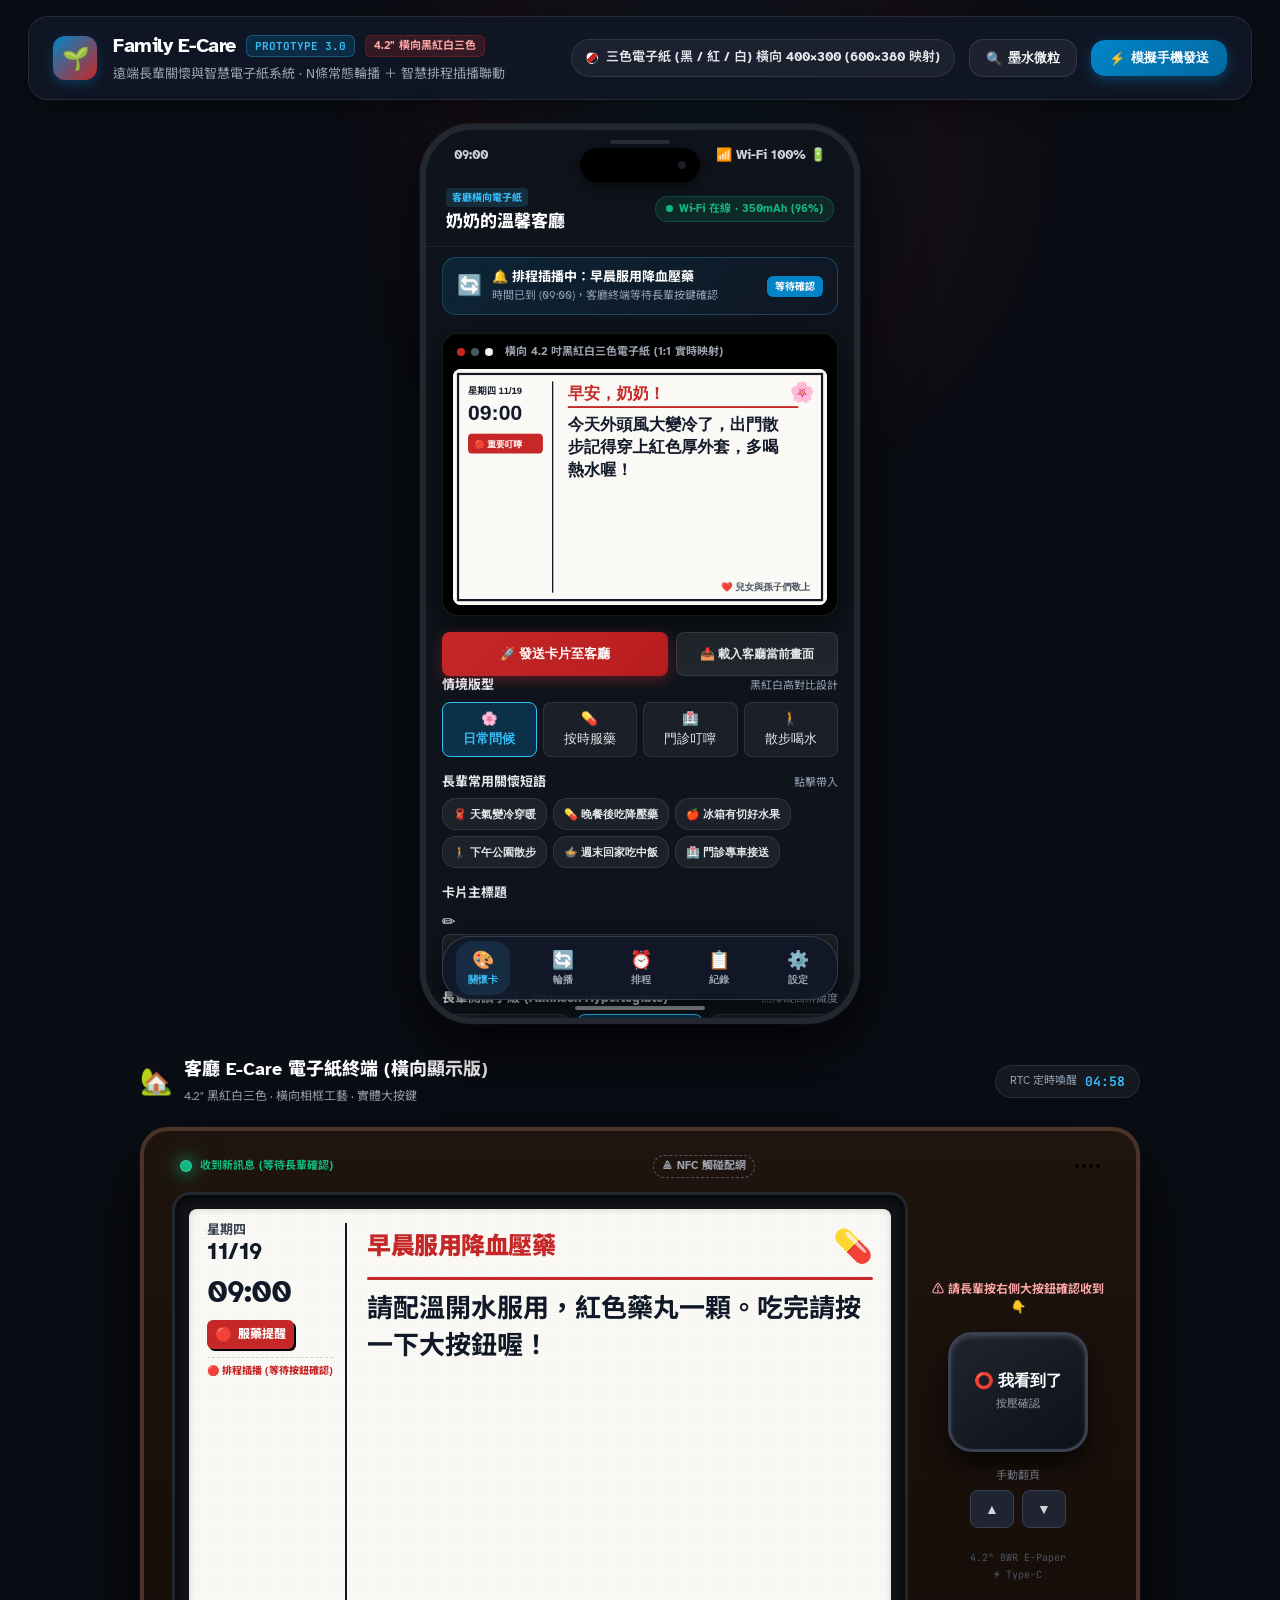
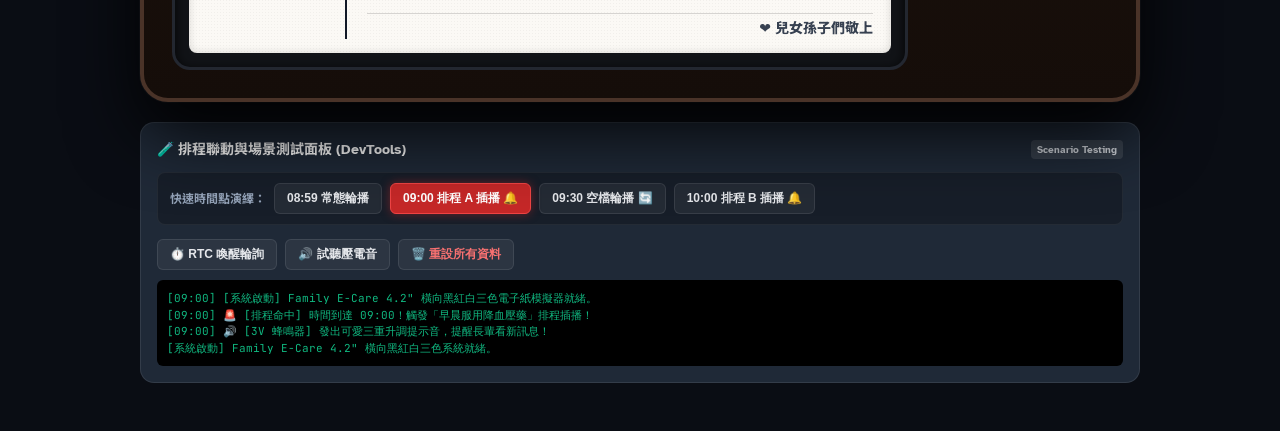
==== commit f8c88e6f: "fix(uiux-bugs): fix e-paper layout overflow, missing button bindings, RTC timer and add quick send t" ====
--- a/family-e-care/index.html
+++ b/family-e-care/index.html
@@ -129,6 +129,12 @@
                 <div class="canvas-wrapper-landscape">
                   <canvas id="designerCanvas" width="600" height="380"></canvas>
                 </div>
+              </div>
+              
+              <!-- 畫布快捷動作列 (不用滾動到底部即可隨時發送或同步) -->
+              <div class="canvas-action-toolbar">
+                <button id="btnQuickSend" class="btn-tool-send">🚀 發送卡片至客廳</button>
+                <button id="btnSyncFromDevice" class="btn-tool-sync">📥 載入客廳當前畫面</button>
               </div>
             </div>
 
--- a/family-e-care/style.css
+++ b/family-e-care/style.css
@@ -12,11 +12,11 @@
   --paper-bg: #fbf9f5;          /* 模擬電子紙天然微米無眩光米白紙底 */
   --paper-border: #d1d5db;      /* 電子紙邊框灰 */
 
-  /* --- 現代控制台現代品牌色調 (Deep Slate & Calm Blue) --- */
+  /* --- 現代控制台深色背景 (Deep Slate & Calm Blue) --- */
   --bg-primary: #0a0d14;        /* 主背景極致深黑 Slate */
   --bg-surface: #111827;        /* 卡片表面深色 */
   --bg-surface-elevated: #1f2937;
-  --bg-surface-glass: rgba(17, 24, 39, 0.78);
+  --bg-surface-glass: rgba(17, 24, 39, 0.85);
   --border-color: rgba(255, 255, 255, 0.09);
   --border-focus: #38bdf8;
 
@@ -203,6 +203,12 @@
 .btn-glass:hover {
   background: rgba(255, 255, 255, 0.12);
   transform: translateY(-1px);
+}
+
+.btn-glass.active-zoom {
+  background: rgba(2, 132, 199, 0.25);
+  border-color: #38bdf8;
+  color: #38bdf8;
 }
 
 .btn-glow-primary {
@@ -488,7 +494,7 @@
 .phone-scroll-body {
   flex: 1;
   overflow-y: auto;
-  padding: 14px 16px 84px 16px;
+  padding: 14px 16px 96px 16px; /* 增加底部 padding 防止導航列遮擋發送按鈕 */
   scrollbar-width: thin;
   scrollbar-color: rgba(255, 255, 255, 0.2) transparent;
 }
@@ -509,15 +515,15 @@
   left: 16px;
   right: 16px;
   height: 64px;
-  background: rgba(17, 24, 39, 0.92);
+  background: rgba(17, 24, 39, 0.95);
   backdrop-filter: blur(20px);
   -webkit-backdrop-filter: blur(20px);
-  border: 1px solid rgba(255, 255, 255, 0.12);
+  border: 1px solid rgba(255, 255, 255, 0.15);
   border-radius: 28px;
   display: flex;
   align-items: center;
   justify-content: space-around;
-  box-shadow: 0 8px 32px rgba(0, 0, 0, 0.6);
+  box-shadow: 0 8px 32px rgba(0, 0, 0, 0.7);
   z-index: 25;
 }
 
@@ -534,7 +540,7 @@
   border-radius: 16px;
   transition: all 0.2s cubic-bezier(0.16, 1, 0.3, 1);
   min-width: 52px;
-  min-height: 48px; /* UI/UX Pro Max 規範：大於 44px 觸控點擊目標 */
+  min-height: 48px;
 }
 
 .nav-tab-item.active {
@@ -563,7 +569,7 @@
   opacity: 0.6;
 }
 
-/* 分頁切換 */
+/* 分頁切換動畫 */
 .tab-content {
   display: none;
 }
@@ -618,6 +624,50 @@
   box-shadow: inset 0 0 12px rgba(0, 0, 0, 0.1);
 }
 
+.canvas-action-toolbar {
+  display: grid;
+  grid-template-columns: 1.4fr 1fr;
+  gap: 8px;
+  margin-top: 10px;
+}
+
+.btn-tool-send {
+  background: linear-gradient(135deg, #c62828 0%, #b71c1c 100%);
+  color: #ffffff;
+  border: none;
+  padding: 10px 14px;
+  border-radius: var(--radius-sm);
+  font-size: 13px;
+  font-weight: 700;
+  cursor: pointer;
+  box-shadow: 0 4px 14px rgba(198, 40, 40, 0.4);
+  transition: all 0.2s ease;
+  min-height: 44px;
+}
+
+.btn-tool-send:hover {
+  filter: brightness(1.15);
+  transform: translateY(-1px);
+}
+
+.btn-tool-sync {
+  background: rgba(255, 255, 255, 0.08);
+  border: 1px solid var(--border-color);
+  color: #e5e7eb;
+  padding: 10px 10px;
+  border-radius: var(--radius-sm);
+  font-size: 12px;
+  font-weight: 600;
+  cursor: pointer;
+  transition: all 0.2s ease;
+  min-height: 44px;
+}
+
+.btn-tool-sync:hover {
+  background: rgba(255, 255, 255, 0.15);
+  color: #ffffff;
+}
+
 #designerCanvas {
   width: 100%;
   height: auto;
@@ -680,7 +730,7 @@
 }
 
 .chip-btn.active {
-  background: rgba(2, 132, 199, 0.2);
+  background: rgba(2, 132, 199, 0.25);
   border-color: #38bdf8;
   color: #38bdf8;
   font-weight: 700;
@@ -726,7 +776,7 @@
 
 .modern-input:focus, .modern-textarea:focus, .modern-select:focus {
   border-color: var(--border-focus);
-  box-shadow: 0 0 0 3px rgba(56, 189, 248, 0.25); /* UI/UX Pro Max 規範：明確的 Focus Ring */
+  box-shadow: 0 0 0 3px rgba(56, 189, 248, 0.25);
 }
 
 .font-toggle-group {
@@ -744,6 +794,7 @@
   font-size: 12px;
   cursor: pointer;
   font-weight: 600;
+  text-align: center;
 }
 
 .font-chip.active {
@@ -1252,10 +1303,17 @@
   gap: 4px;
   font-size: 11px;
   font-weight: 700;
-  color: #6b7280;
+  color: #9ca3af;
   padding: 2px 8px;
   border-radius: 12px;
   border: 1px dashed #4b5563;
+  cursor: pointer;
+  transition: all 0.2s ease;
+}
+
+.nfc-target-mark:hover {
+  color: #38bdf8;
+  border-color: #38bdf8;
 }
 
 .piezo-grille {
@@ -1291,6 +1349,7 @@
   border-radius: 18px;
   border: 3px solid #232730;
   box-shadow: inset 0 3px 12px rgba(0, 0, 0, 0.8);
+  position: relative;
 }
 
 .epaper-display-screen.landscape-screen {
@@ -1301,13 +1360,21 @@
   border-radius: 8px;
   overflow: hidden;
   box-shadow: inset 0 0 8px rgba(0, 0, 0, 0.15);
+  transition: transform 0.3s cubic-bezier(0.16, 1, 0.3, 1), box-shadow 0.3s ease;
+}
+
+/* 墨水微粒放大鏡模式 (Zoom Mode) */
+.epaper-display-screen.landscape-screen.zoom-active {
+  transform: scale(1.15);
+  z-index: 50;
+  box-shadow: 0 10px 40px rgba(0, 0, 0, 0.9), 0 0 0 2px #38bdf8;
 }
 
 /* 微米紙紋覆蓋層 (漫反射紙感) */
 .matte-paper-texture {
   position: absolute;
   inset: 0;
-  background-image: radial-gradient(rgba(0, 0, 0, 0.035) 1px, transparent 1px);
+  background-image: radial-gradient(rgba(0, 0, 0, 0.04) 1px, transparent 1px);
   background-size: 3px 3px;
   pointer-events: none;
   z-index: 5;
@@ -1370,10 +1437,10 @@
   color: #6b7280;
 }
 
-/* 橫向雙欄式黑紅白電子紙排版 */
+/* 橫向雙欄式黑紅白電子紙排版 (優化高度自適應，防止溢出) */
 .epaper-render-content.landscape-render {
   height: 100%;
-  padding: 20px 24px;
+  padding: 14px 18px; /* 優化 padding，讓垂直高度更充裕 */
   color: var(--ink-black);
   position: relative;
   z-index: 4;
@@ -1381,18 +1448,19 @@
 
 .landscape-layout-grid {
   display: grid;
-  grid-template-columns: 160px 1fr;
-  gap: 24px;
+  grid-template-columns: 140px 1fr;
+  gap: 16px;
   height: 100%;
 }
 
 /* 左欄：日期、大時鐘、狀態印章 */
 .epd-left-column {
   border-right: 2px solid var(--ink-black);
-  padding-right: 18px;
+  padding-right: 12px;
   display: flex;
   flex-direction: column;
-  justify-content: space-between;
+  justify-content: flex-start;
+  gap: 8px; /* 使用彈性 gap 替代 space-between，絕不超出底部邊界 */
 }
 
 .epd-date-block {
@@ -1401,50 +1469,55 @@
 }
 
 .epd-day-name {
-  font-size: 15px;
+  font-size: 13px;
   font-weight: 700;
   color: var(--ink-secondary);
+  line-height: 1.2;
 }
 
 .epd-date-num {
-  font-size: 28px;
+  font-size: 24px;
   font-weight: 900;
-  letter-spacing: -1px;
+  letter-spacing: -0.5px;
+  line-height: 1.1;
 }
 
 .epd-big-clock {
-  font-size: 38px;
+  font-size: 32px;
   font-weight: 900;
   font-family: var(--font-main);
-  letter-spacing: -1.5px;
+  letter-spacing: -1px;
   color: var(--ink-black);
-  margin: 8px 0;
+  line-height: 1.1;
+  margin: 2px 0;
 }
 
 /* 醒目的三色模式印章 */
 .epd-stamp-badge {
   background: var(--eink-red);
   color: #ffffff;
-  padding: 6px 10px;
-  border-radius: 8px;
+  padding: 4px 8px;
+  border-radius: 6px;
   display: flex;
   align-items: center;
   gap: 6px;
-  font-size: 14px;
+  font-size: 12px;
   font-weight: 800;
   box-shadow: 2px 2px 0px #000;
+  width: fit-content;
 }
 
 .stamp-icon {
-  font-size: 16px;
+  font-size: 14px;
 }
 
 .epd-channel-info {
-  font-size: 11px;
+  font-size: 10px;
   font-weight: 700;
   color: var(--ink-secondary);
   border-top: 1px dashed var(--paper-border);
   padding-top: 6px;
+  line-height: 1.3;
 }
 
 /* 右欄：標題、內文、手寫筆跡、署名 */
@@ -1452,7 +1525,7 @@
   display: flex;
   flex-direction: column;
   justify-content: space-between;
-  padding-left: 6px;
+  padding-left: 4px;
 }
 
 .epd-header-row {
@@ -1462,7 +1535,7 @@
 }
 
 .epd-headline {
-  font-size: 28px;
+  font-size: 24px;
   font-weight: 900;
   color: var(--eink-red);
   letter-spacing: -0.5px;
@@ -1470,18 +1543,18 @@
 }
 
 .epd-emoji-badge {
-  font-size: 36px;
+  font-size: 32px;
 }
 
 .epd-accent-rule {
   height: 3px;
   background: var(--eink-red);
-  margin: 8px 0 12px 0;
+  margin: 6px 0 10px 0;
   border-radius: 2px;
 }
 
 .epd-paragraph {
-  font-size: 24px; /* 長輩無障礙大字體 */
+  font-size: 22px; /* 長輩無障礙大字體 */
   font-weight: 700;
   color: var(--ink-black);
   line-height: 1.45;
@@ -1489,20 +1562,20 @@
 }
 
 .epd-signature-display {
-  min-height: 44px;
-  display: flex;
-  align-items: center;
-  margin: 6px 0;
+  min-height: 36px;
+  display: flex;
+  align-items: center;
+  margin: 4px 0;
 }
 
 .epd-sign-zone {
   display: flex;
   justify-content: flex-end;
-  font-size: 16px;
+  font-size: 14px;
   font-weight: 800;
   color: var(--ink-secondary);
   border-top: 1px solid rgba(0, 0, 0, 0.15);
-  padding-top: 6px;
+  padding-top: 4px;
 }
 
 /* 右側人體工學按鍵操作柱 */
@@ -1681,11 +1754,11 @@
 }
 
 .btn-scenario-step.active-scenario {
-  background: #c62828;
-  border-color: #ef4444;
-  color: #ffffff;
-  font-weight: 700;
-  box-shadow: 0 0 10px rgba(198, 40, 40, 0.5);
+  background: #c62828 !important;
+  border-color: #ef4444 !important;
+  color: #ffffff !important;
+  font-weight: 700 !important;
+  box-shadow: 0 0 10px rgba(198, 40, 40, 0.5) !important;
 }
 
 .bench-actions {
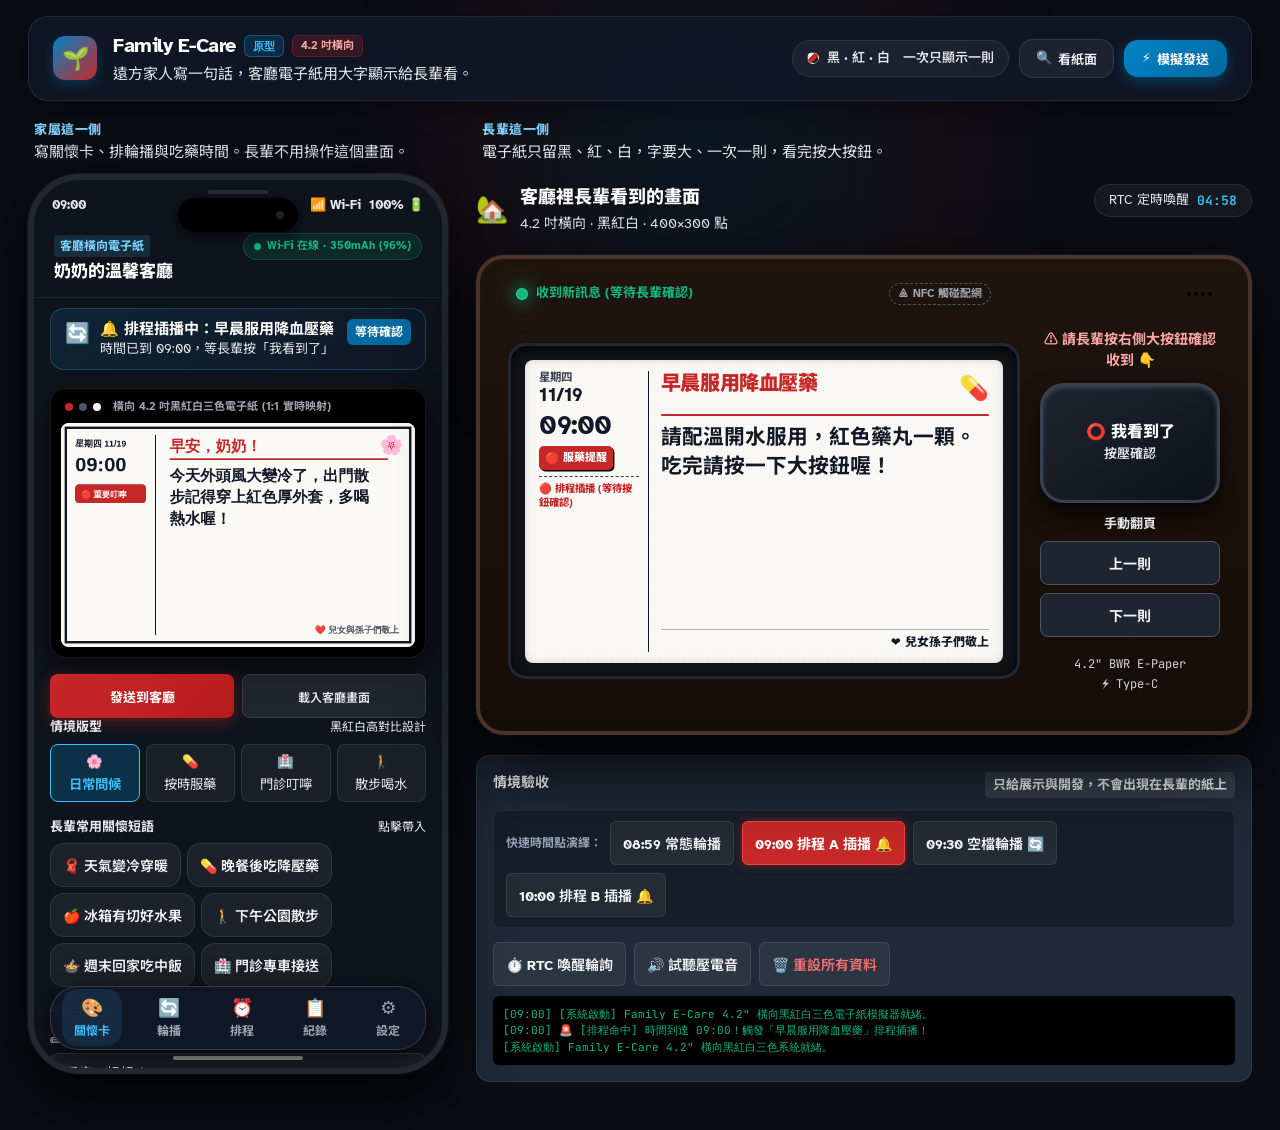
==== commit 27725f2c: "優化首頁在桌機與手機上的層級、對比與電子紙版面 1280 寬改回雙欄，讓家屬操作與客廳畫面同時出現；390 寬不再把導覽切出畫面。電子紙字級改隨面板縮放，署名不再被裁切，並補上焦點環、較大的點按區與略" ====
--- a/family-e-care/index.html
+++ b/family-e-care/index.html
@@ -3,15 +3,21 @@
 <head>
   <meta charset="UTF-8">
   <meta name="viewport" content="width=device-width, initial-scale=1.0">
+  <meta http-equiv="Cache-Control" content="no-cache, no-store, must-revalidate">
+  <meta http-equiv="Pragma" content="no-cache">
+  <meta http-equiv="Expires" content="0">
   <title>Family E-Care — 遠端家庭關懷電子紙系統 (4.2" 黑紅白橫向版)</title>
   
   <!-- UI/UX Pro Max 規範：引入無障礙 Atkinson Hyperlegible 與 Noto Sans TC -->
   <link rel="preconnect" href="https://fonts.googleapis.com">
   <link rel="preconnect" href="https://fonts.gstatic.com" crossorigin>
   <link href="https://fonts.googleapis.com/css2?family=Atkinson+Hyperlegible:ital,wght@0,400;0,700;1,400;1,700&family=Noto+Sans+TC:wght@400;500;700;900&family=JetBrains+Mono:wght@500;700&display=swap" rel="stylesheet">
-  <link rel="stylesheet" href="style.css">
+  <link rel="icon" href="favicon.svg" type="image/svg+xml">
+  <link rel="icon" href="favicon.ico" sizes="32x32">
+  <link rel="stylesheet" href="style.css?v=3.2">
 </head>
 <body>
+  <a class="skip-link" href="#main-content">跳到主要內容</a>
   <div class="ambient-glow-bg"></div>
 
   <div class="layout-container">
@@ -24,36 +30,43 @@
         <div class="brand-text">
           <div class="brand-badge-line">
             <h1>Family E-Care</h1>
-            <span class="tag-version">PROTOTYPE 3.0</span>
-            <span class="tag-spec">4.2" 橫向黑紅白三色</span>
-          </div>
-          <span class="subtext">遠端長輩關懷與智慧電子紙系統 · N條常態輪播 ＋ 智慧排程插播聯動</span>
+            <span class="tag-version">原型</span>
+            <span class="tag-spec">4.2 吋橫向</span>
+          </div>
+          <p class="subtext">遠方家人寫一句話，客廳電子紙用大字顯示給長輩看。</p>
         </div>
       </div>
 
       <div class="nav-controls">
-        <div class="eink-spec-capsule">
-          <span class="dot-tri-bwr"></span>
-          <span class="capsule-text">三色電子紙 (黑 / 紅 / 白) 橫向 400×300 (600×380 映射)</span>
-        </div>
-
-        <button id="btnZoomToggle" class="btn-glass" title="放大檢視微米紙質與黑紅墨水粒子">
-          <span class="icon">🔍</span> 墨水微粒
-        </button>
-
-        <button id="btnQuickDemo" class="btn-glow-primary">
-          <span class="btn-spark">⚡</span> 模擬手機發送
-        </button>
+        <p class="eink-spec-capsule">
+          <span class="dot-tri-bwr" aria-hidden="true"></span>
+          <span class="capsule-text">黑 · 紅 · 白　一次只顯示一則</span>
+        </p>
+
+        <div class="nav-actions">
+          <button type="button" id="btnZoomToggle" class="btn-glass" title="放大檢視紙面與黑紅墨水">
+            <span class="icon" aria-hidden="true">🔍</span> 看紙面
+          </button>
+
+          <button type="button" id="btnQuickDemo" class="btn-glow-primary">
+            <span class="btn-spark" aria-hidden="true">⚡</span> 模擬發送
+          </button>
+        </div>
       </div>
     </header>
 
     <!-- 主展示工作區：左側現代手機 App + 右側客廳電子紙精品實體機 -->
-    <main class="workspace">
+    <main class="workspace" id="main-content" tabindex="-1">
       
       <!-- ========================================================= -->
       <!-- 視圖 A: 遠端子女端手機 App (iPhone 16 Pro 旗艦質感外框)    -->
       <!-- ========================================================= -->
-      <section class="phone-frame">
+      <section class="audience-column" aria-labelledby="family-app-heading">
+        <div class="audience-heading">
+          <p class="panel-kicker" id="family-app-heading">家屬這一側</p>
+          <p class="panel-lead">寫關懷卡、排輪播與吃藥時間。長輩不用操作這個畫面。</p>
+        </div>
+      <div class="phone-frame">
         <div class="phone-speaker-earpiece"></div>
 
         <!-- 動態島 (Dynamic Island) 交互中心 -->
@@ -133,8 +146,8 @@
               
               <!-- 畫布快捷動作列 (不用滾動到底部即可隨時發送或同步) -->
               <div class="canvas-action-toolbar">
-                <button id="btnQuickSend" class="btn-tool-send">🚀 發送卡片至客廳</button>
-                <button id="btnSyncFromDevice" class="btn-tool-sync">📥 載入客廳當前畫面</button>
+                <button type="button" id="btnQuickSend" class="btn-tool-send">發送到客廳</button>
+                <button type="button" id="btnSyncFromDevice" class="btn-tool-sync">載入客廳畫面</button>
               </div>
             </div>
 
@@ -208,17 +221,17 @@
               <!-- 主題 Emoji 徽飾 -->
               <div class="form-section">
                 <label class="studio-label">主題圖示 Emoji</label>
-                <div class="emoji-carousel" id="emojiPicker">
-                  <span class="emoji-circle selected">🌸</span>
-                  <span class="emoji-circle">💊</span>
-                  <span class="emoji-circle">🏥</span>
-                  <span class="emoji-circle">🍵</span>
-                  <span class="emoji-circle">👵</span>
-                  <span class="emoji-circle">🍲</span>
-                  <span class="emoji-circle">🧣</span>
-                  <span class="emoji-circle">🚶</span>
-                  <span class="emoji-circle">🍎</span>
-                  <span class="emoji-circle">❤️</span>
+                <div class="emoji-carousel" id="emojiPicker" role="group" aria-label="主題圖示">
+                  <button type="button" class="emoji-circle selected" aria-pressed="true" aria-label="花朵">🌸</button>
+                  <button type="button" class="emoji-circle" aria-pressed="false" aria-label="藥品">💊</button>
+                  <button type="button" class="emoji-circle" aria-pressed="false" aria-label="醫院">🏥</button>
+                  <button type="button" class="emoji-circle" aria-pressed="false" aria-label="茶">🍵</button>
+                  <button type="button" class="emoji-circle" aria-pressed="false" aria-label="長輩">👵</button>
+                  <button type="button" class="emoji-circle" aria-pressed="false" aria-label="料理">🍲</button>
+                  <button type="button" class="emoji-circle" aria-pressed="false" aria-label="圍巾">🧣</button>
+                  <button type="button" class="emoji-circle" aria-pressed="false" aria-label="散步">🚶</button>
+                  <button type="button" class="emoji-circle" aria-pressed="false" aria-label="水果">🍎</button>
+                  <button type="button" class="emoji-circle" aria-pressed="false" aria-label="愛心">❤️</button>
                 </div>
               </div>
 
@@ -267,7 +280,7 @@
               </div>
 
               <!-- 發送大按鈕 -->
-              <button id="btnSendDesign" class="btn-action-send">
+              <button type="button" id="btnSendDesign" class="btn-action-send">
                 <span class="send-glow"></span>
                 <span class="send-text">🚀 發送卡片至客廳橫向電子紙</span>
               </button>
@@ -488,28 +501,28 @@
               <p>NFC 專職初次觸碰配網，日常遠端訊息由家庭 Wi-Fi ＋ 350mAh 鋰電維持</p>
             </div>
 
-            <div class="modern-card">
+            <form class="modern-card" id="nfcProvisionForm" autocomplete="off" onsubmit="return false;">
               <div class="card-title-icon">
-                <span class="icon-bubble">📲</span>
-                <h4>NFC 一碰快速配網 (Provisioning)</h4>
-              </div>
-              <p class="card-desc-text">初次拆箱或更換家用路由器時，手機背面貼近裝置 NFC 標籤即可寫入：</p>
+                <span class="icon-bubble" aria-hidden="true">📲</span>
+                <h4>第一次把家裡的 Wi-Fi 寫進裝置</h4>
+              </div>
+              <p class="card-desc-text">換路由器或剛拆箱時，手機貼近裝置一下即可。平常傳訊息走 Wi-Fi，不再用 NFC。</p>
               
               <div class="form-group-modern">
-                <label>家用 Wi-Fi 名稱 (SSID 2.4GHz)</label>
-                <input type="text" id="cfgWifiSsid" class="modern-input" value="Home_Care_2.4G">
+                <label for="cfgWifiSsid">家用 Wi-Fi 名稱（2.4GHz）</label>
+                <input type="text" id="cfgWifiSsid" class="modern-input" value="Home_Care_2.4G" autocomplete="username">
               </div>
 
               <div class="form-group-modern">
-                <label>家用 Wi-Fi 密碼</label>
-                <input type="password" id="cfgWifiPass" class="modern-input" value="CareGrandma2026">
-              </div>
-
-              <button id="btnSimulateNfc" class="btn-nfc-touch">
-                <span class="nfc-wave"></span>
-                <span>📱 模擬手機 NFC 觸碰配網</span>
+                <label for="cfgWifiPass">家用 Wi-Fi 密碼</label>
+                <input type="password" id="cfgWifiPass" class="modern-input" value="CareGrandma2026" autocomplete="current-password">
+              </div>
+
+              <button type="button" id="btnSimulateNfc" class="btn-nfc-touch">
+                <span class="nfc-wave" aria-hidden="true"></span>
+                <span>模擬手機貼近配網</span>
               </button>
-            </div>
+            </form>
 
             <div class="modern-card">
               <div class="card-title-icon">
@@ -546,42 +559,47 @@
         </div>
 
         <!-- App 底部浮動標籤導航列 (iOS 磨砂玻璃風格) -->
-        <nav class="app-bottom-bar">
-          <button class="nav-tab-item active" data-tab="tab-designer">
-            <span class="tab-emoji">🎨</span>
+        <nav class="app-bottom-bar" aria-label="家屬功能">
+          <button type="button" class="nav-tab-item active" data-tab="tab-designer" aria-current="page">
+            <span class="tab-emoji" aria-hidden="true">🎨</span>
             <span class="tab-title">關懷卡</span>
           </button>
-          <button class="nav-tab-item" data-tab="tab-carousel">
-            <span class="tab-emoji">🔄</span>
+          <button type="button" class="nav-tab-item" data-tab="tab-carousel">
+            <span class="tab-emoji" aria-hidden="true">🔄</span>
             <span class="tab-title">輪播</span>
           </button>
-          <button class="nav-tab-item" data-tab="tab-schedule">
-            <span class="tab-emoji">⏰</span>
+          <button type="button" class="nav-tab-item" data-tab="tab-schedule">
+            <span class="tab-emoji" aria-hidden="true">⏰</span>
             <span class="tab-title">排程</span>
           </button>
-          <button class="nav-tab-item" data-tab="tab-history">
-            <span class="tab-emoji">📋</span>
+          <button type="button" class="nav-tab-item" data-tab="tab-history">
+            <span class="tab-emoji" aria-hidden="true">📋</span>
             <span class="tab-title">紀錄</span>
           </button>
-          <button class="nav-tab-item" data-tab="tab-settings">
-            <span class="tab-emoji">⚙️</span>
+          <button type="button" class="nav-tab-item" data-tab="tab-settings">
+            <span class="tab-emoji" aria-hidden="true">⚙️</span>
             <span class="tab-title">設定</span>
           </button>
         </nav>
 
-        <div class="phone-home-indicator"></div>
+        <div class="phone-home-indicator" aria-hidden="true"></div>
+      </div>
       </section>
 
       <!-- ========================================================= -->
       <!-- 視圖 B: 客廳 4.2 吋黑紅白橫向電子紙實體模擬器              -->
       <!-- ========================================================= -->
-      <section class="device-simulator-showcase">
+      <section class="device-simulator-showcase" aria-labelledby="device-heading">
+        <div class="audience-heading">
+          <p class="panel-kicker">長輩這一側</p>
+          <p class="panel-lead">電子紙只留黑、紅、白，字要大、一次一則，看完按大按鈕。</p>
+        </div>
         <div class="showcase-header">
           <div class="device-title-tag">
-            <span class="tag-icon">🏡</span>
+            <span class="tag-icon" aria-hidden="true">🏡</span>
             <div>
-              <h3>客廳 E-Care 電子紙終端 (橫向顯示版)</h3>
-              <span class="tag-meta">4.2" 黑紅白三色 · 橫向相框工藝 · 實體大按鍵</span>
+              <h3 id="device-heading">客廳裡長輩看到的畫面</h3>
+              <span class="tag-meta">4.2 吋橫向 · 黑紅白 · 400×300 點</span>
             </div>
           </div>
 
@@ -698,7 +716,7 @@
                 <div class="button-action-hint" id="buttonHint">長輩收到請按 👇</div>
                 
                 <!-- 大顆實體「我看到了 / 收到」按鍵 (G-1) -->
-                <button id="btnDeviceConfirm" class="ergonomic-tactile-btn landscape-confirm-btn">
+                <button type="button" id="btnDeviceConfirm" class="ergonomic-tactile-btn landscape-confirm-btn" aria-label="我看到了，按壓確認">
                   <span class="tactile-cap">⭕ 我看到了<br><small>按壓確認</small></span>
                 </button>
 
@@ -706,8 +724,8 @@
                 <div class="landscape-side-rockers">
                   <span class="rocker-hint">手動翻頁</span>
                   <div class="rocker-pair">
-                    <button class="side-rocker-btn" id="btnSidePrev" title="上一則訊息">▲</button>
-                    <button class="side-rocker-btn" id="btnSideNext" title="下一則訊息">▼</button>
+                    <button type="button" class="side-rocker-btn" id="btnSidePrev" aria-label="上一則訊息">上一則</button>
+                    <button type="button" class="side-rocker-btn" id="btnSideNext" aria-label="下一則訊息">下一則</button>
                   </div>
                 </div>
 
@@ -725,8 +743,8 @@
         <!-- 模擬器運作除錯與測試輔助面板 (包含使用者核心排程測試按鈕) -->
         <div class="test-bench-card">
           <div class="bench-header">
-            <h4>🧪 排程聯動與場景測試面板 (DevTools)</h4>
-            <span class="bench-tag">Scenario Testing</span>
+            <h4>情境驗收</h4>
+            <span class="bench-tag">只給展示與開發，不會出現在長輩的紙上</span>
           </div>
 
           <!-- 核心業務邏輯快捷驗收場景 -->
@@ -761,6 +779,6 @@
     </main>
   </div>
 
-  <script src="app.js"></script>
+  <script src="app.js?v=3.2"></script>
 </body>
 </html>
--- a/family-e-care/style.css
+++ b/family-e-care/style.css
@@ -87,17 +87,35 @@
 /* ==============================================================================
    頂端導航列 (Navbar)
    ============================================================================== */
+.skip-link {
+  position: absolute;
+  left: 12px;
+  top: -48px;
+  z-index: 100;
+  background: #ffffff;
+  color: #111827;
+  font-weight: 800;
+  padding: 10px 14px;
+  border-radius: 10px;
+}
+
+.skip-link:focus {
+  top: 12px;
+}
+
 .navbar {
   display: flex;
   align-items: center;
   justify-content: space-between;
+  flex-wrap: wrap;
+  gap: 12px 20px;
   padding: 14px 24px;
   background: var(--bg-surface-glass);
   backdrop-filter: blur(16px);
   -webkit-backdrop-filter: blur(16px);
   border: 1px solid var(--border-color);
   border-radius: var(--radius-lg);
-  margin-bottom: 24px;
+  margin-bottom: 20px;
   box-shadow: var(--shadow-md);
 }
 
@@ -105,6 +123,8 @@
   display: flex;
   align-items: center;
   gap: 16px;
+  min-width: 0;
+  flex: 1 1 280px;
 }
 
 .brand-logo-gem {
@@ -119,10 +139,15 @@
   box-shadow: 0 4px 12px rgba(2, 132, 199, 0.3);
 }
 
+.brand-text {
+  min-width: 0;
+}
+
 .brand-badge-line {
   display: flex;
   align-items: center;
-  gap: 10px;
+  flex-wrap: wrap;
+  gap: 8px;
 }
 
 .brand-badge-line h1 {
@@ -154,14 +179,24 @@
 }
 
 .subtext {
-  font-size: 13px;
-  color: #9ca3af;
+  font-size: 15px;
+  color: #e5e7eb;
+  margin-top: 2px;
+  max-width: 36rem;
 }
 
 .nav-controls {
   display: flex;
   align-items: center;
-  gap: 14px;
+  justify-content: flex-end;
+  flex-wrap: wrap;
+  gap: 10px;
+}
+
+.nav-actions {
+  display: flex;
+  align-items: center;
+  gap: 10px;
 }
 
 .eink-spec-capsule {
@@ -237,15 +272,54 @@
    ============================================================================== */
 .workspace {
   display: grid;
-  grid-template-columns: 460px 1fr;
-  gap: 32px;
+  grid-template-columns: minmax(0, 420px) minmax(0, 1fr);
+  gap: 28px;
   align-items: start;
 }
 
-@media (max-width: 1280px) {
+.workspace > * {
+  min-width: 0;
+  max-width: 100%;
+}
+
+.audience-column {
+  width: 100%;
+  max-width: 440px;
+  display: flex;
+  flex-direction: column;
+  gap: 10px;
+}
+
+.audience-heading {
+  display: flex;
+  flex-direction: column;
+  gap: 2px;
+  padding: 0 6px;
+}
+
+.panel-kicker {
+  font-size: 13px;
+  font-weight: 800;
+  letter-spacing: 0.04em;
+  color: #7dd3fc;
+}
+
+.panel-lead {
+  font-size: 15px;
+  line-height: 1.45;
+  color: #e5e7eb;
+}
+
+@media (max-width: 1040px) {
   .workspace {
     grid-template-columns: 1fr;
     justify-items: center;
+  }
+
+  .device-simulator-showcase,
+  .audience-column {
+    width: 100%;
+    max-width: 720px;
   }
 }
 
@@ -254,7 +328,7 @@
    ============================================================================== */
 .phone-frame {
   width: 100%;
-  max-width: 440px;
+  max-width: 100%;
   height: 900px;
   background: #0f141c;
   border-radius: 52px;
@@ -388,19 +462,30 @@
   display: flex;
   justify-content: space-between;
   align-items: center;
-  padding: 16px 28px 8px 28px;
+  gap: 8px;
+  padding: 16px 18px 8px 18px;
   font-size: 13px;
   font-weight: 700;
-  color: #d1d5db;
+  color: #e5e7eb;
   z-index: 10;
+}
+
+.status-icons {
+  display: flex;
+  align-items: center;
+  justify-content: flex-end;
+  gap: 8px;
+  min-width: 0;
 }
 
 /* App 頂端房間標頭 */
 .app-top-header {
   padding: 10px 20px 12px 20px;
   display: flex;
-  align-items: center;
+  align-items: flex-start;
   justify-content: space-between;
+  gap: 8px 12px;
+  flex-wrap: wrap;
   border-bottom: 1px solid rgba(255, 255, 255, 0.06);
 }
 
@@ -411,9 +496,9 @@
 }
 
 .room-pill {
-  font-size: 10px;
-  font-weight: 700;
-  color: #38bdf8;
+  font-size: 12px;
+  font-weight: 700;
+  color: #7dd3fc;
   background: rgba(56, 189, 248, 0.15);
   padding: 2px 6px;
   border-radius: 4px;
@@ -456,14 +541,21 @@
   border: 1px solid rgba(56, 189, 248, 0.25);
   border-radius: var(--radius-md);
   display: flex;
-  align-items: center;
+  align-items: flex-start;
   justify-content: space-between;
+  gap: 8px;
 }
 
 .mode-badge-left {
   display: flex;
-  align-items: center;
+  align-items: flex-start;
   gap: 10px;
+  min-width: 0;
+  flex: 1;
+}
+
+.mode-badge-left > div {
+  min-width: 0;
 }
 
 .mode-icon-pulse {
@@ -471,23 +563,27 @@
 }
 
 .mode-title {
+  font-size: 15px;
+  font-weight: 700;
+  color: #ffffff;
+  line-height: 1.4;
+}
+
+.mode-detail {
   font-size: 13px;
-  font-weight: 700;
-  color: #ffffff;
-}
-
-.mode-detail {
-  font-size: 11px;
-  color: #94a3b8;
+  color: #e5e7eb;
+  line-height: 1.45;
 }
 
 .mode-chip-status {
-  font-size: 10px;
-  font-weight: 700;
-  background: #0284c7;
-  color: #ffffff;
-  padding: 3px 8px;
+  flex-shrink: 0;
+  font-size: 12px;
+  font-weight: 700;
+  background: #0369a1;
+  color: #ffffff;
+  padding: 4px 8px;
   border-radius: 6px;
+  white-space: nowrap;
 }
 
 /* 手機 App 滾動主體 */
@@ -553,7 +649,7 @@
 }
 
 .nav-tab-item .tab-title {
-  font-size: 10px;
+  font-size: 12px;
   font-weight: 700;
 }
 
@@ -626,7 +722,7 @@
 
 .canvas-action-toolbar {
   display: grid;
-  grid-template-columns: 1.4fr 1fr;
+  grid-template-columns: 1fr 1fr;
   gap: 8px;
   margin-top: 10px;
 }
@@ -670,6 +766,8 @@
 
 #designerCanvas {
   width: 100%;
+  max-width: 100%;
+  min-width: 0;
   height: auto;
   aspect-ratio: 600 / 380;
   display: block;
@@ -700,8 +798,8 @@
 }
 
 .label-hint {
-  font-size: 11px;
-  color: #94a3b8;
+  font-size: 12px;
+  color: #e5e7eb;
 }
 
 .template-chips {
@@ -745,14 +843,14 @@
 .bubble {
   background: rgba(255, 255, 255, 0.06);
   border: 1px solid var(--border-color);
-  color: #e5e7eb;
-  font-size: 11px;
+  color: #f3f4f6;
+  font-size: 14px;
   font-weight: 600;
-  padding: 6px 10px;
+  padding: 8px 12px;
   border-radius: 14px;
   cursor: pointer;
   transition: all 0.15s ease;
-  min-height: 32px;
+  min-height: 44px;
 }
 
 .bubble:hover {
@@ -812,10 +910,13 @@
 
 .emoji-circle {
   font-size: 22px;
+  font-family: inherit;
+  line-height: 1;
   background: rgba(255, 255, 255, 0.06);
   border: 1px solid transparent;
-  width: 42px;
-  height: 42px;
+  width: 44px;
+  height: 44px;
+  padding: 0;
   border-radius: 50%;
   display: flex;
   align-items: center;
@@ -823,6 +924,7 @@
   cursor: pointer;
   flex-shrink: 0;
   transition: all 0.2s ease;
+  color: inherit;
 }
 
 .emoji-circle:hover {
@@ -895,10 +997,12 @@
   top: 50%;
   left: 50%;
   transform: translate(-50%, -50%);
-  font-size: 12px;
-  color: #9ca3af;
+  font-size: 14px;
+  color: #4b5563;
   pointer-events: none;
-  font-weight: 500;
+  font-weight: 600;
+  text-align: center;
+  width: 90%;
 }
 
 .btn-text-sm {
@@ -1195,7 +1299,9 @@
 .showcase-header {
   display: flex;
   justify-content: space-between;
-  align-items: center;
+  align-items: flex-start;
+  flex-wrap: wrap;
+  gap: 10px 16px;
 }
 
 .device-title-tag {
@@ -1215,8 +1321,8 @@
 }
 
 .tag-meta {
-  font-size: 12px;
-  color: #9ca3af;
+  font-size: 14px;
+  color: #e5e7eb;
 }
 
 .rtc-timer-capsule {
@@ -1230,8 +1336,8 @@
 }
 
 .rtc-label {
-  font-size: 11px;
-  color: #94a3b8;
+  font-size: 13px;
+  color: #e5e7eb;
 }
 
 .rtc-clock {
@@ -1292,9 +1398,9 @@
 }
 
 .optical-led-label {
-  font-size: 11px;
-  font-weight: 700;
-  color: #9ca3af;
+  font-size: 13px;
+  font-weight: 700;
+  color: #e5e7eb;
 }
 
 .nfc-target-mark {
@@ -1361,6 +1467,8 @@
   overflow: hidden;
   box-shadow: inset 0 0 8px rgba(0, 0, 0, 0.15);
   transition: transform 0.3s cubic-bezier(0.16, 1, 0.3, 1), box-shadow 0.3s ease;
+  container-type: inline-size;
+  container-name: epaper;
 }
 
 /* 墨水微粒放大鏡模式 (Zoom Mode) */
@@ -1440,7 +1548,7 @@
 /* 橫向雙欄式黑紅白電子紙排版 (優化高度自適應，防止溢出) */
 .epaper-render-content.landscape-render {
   height: 100%;
-  padding: 14px 18px; /* 優化 padding，讓垂直高度更充裕 */
+  padding: 2.3cqi 3cqi;
   color: var(--ink-black);
   position: relative;
   z-index: 4;
@@ -1448,19 +1556,20 @@
 
 .landscape-layout-grid {
   display: grid;
-  grid-template-columns: 140px 1fr;
-  gap: 16px;
+  grid-template-columns: 23cqi minmax(0, 1fr);
+  gap: 2.4cqi;
   height: 100%;
 }
 
 /* 左欄：日期、大時鐘、狀態印章 */
 .epd-left-column {
-  border-right: 2px solid var(--ink-black);
-  padding-right: 12px;
+  border-right: 0.35cqi solid var(--ink-black);
+  padding-right: 2cqi;
   display: flex;
   flex-direction: column;
   justify-content: flex-start;
-  gap: 8px; /* 使用彈性 gap 替代 space-between，絕不超出底部邊界 */
+  gap: 1.3cqi;
+  min-width: 0;
 }
 
 .epd-date-block {
@@ -1469,128 +1578,142 @@
 }
 
 .epd-day-name {
-  font-size: 13px;
+  font-size: 2.4cqi;
   font-weight: 700;
   color: var(--ink-secondary);
   line-height: 1.2;
 }
 
 .epd-date-num {
-  font-size: 24px;
+  font-size: 4cqi;
   font-weight: 900;
-  letter-spacing: -0.5px;
+  letter-spacing: -0.03em;
   line-height: 1.1;
 }
 
 .epd-big-clock {
-  font-size: 32px;
+  font-size: 5.6cqi;
   font-weight: 900;
   font-family: var(--font-main);
-  letter-spacing: -1px;
+  letter-spacing: -0.03em;
   color: var(--ink-black);
-  line-height: 1.1;
-  margin: 2px 0;
+  line-height: 1.05;
 }
 
 /* 醒目的三色模式印章 */
 .epd-stamp-badge {
   background: var(--eink-red);
   color: #ffffff;
-  padding: 4px 8px;
-  border-radius: 6px;
-  display: flex;
-  align-items: center;
-  gap: 6px;
-  font-size: 12px;
+  padding: 0.7cqi 1.2cqi;
+  border-radius: 1cqi;
+  display: flex;
+  align-items: center;
+  gap: 0.8cqi;
+  font-size: 2.3cqi;
   font-weight: 800;
-  box-shadow: 2px 2px 0px #000;
+  box-shadow: 0.3cqi 0.3cqi 0 #000;
   width: fit-content;
+  max-width: 100%;
 }
 
 .stamp-icon {
-  font-size: 14px;
+  font-size: 2.4cqi;
 }
 
 .epd-channel-info {
-  font-size: 10px;
-  font-weight: 700;
-  color: var(--ink-secondary);
-  border-top: 1px dashed var(--paper-border);
-  padding-top: 6px;
-  line-height: 1.3;
+  font-size: 2.15cqi;
+  font-weight: 700;
+  color: var(--ink-black);
+  border-top: 1px dashed var(--ink-secondary);
+  padding-top: 1cqi;
+  line-height: 1.35;
 }
 
 /* 右欄：標題、內文、手寫筆跡、署名 */
 .epd-right-column {
   display: flex;
   flex-direction: column;
+  justify-content: flex-start;
+  gap: 1cqi;
+  min-width: 0;
+  min-height: 0;
+}
+
+.epd-header-row {
+  display: flex;
   justify-content: space-between;
-  padding-left: 4px;
-}
-
-.epd-header-row {
-  display: flex;
-  justify-content: space-between;
-  align-items: center;
+  align-items: flex-start;
+  gap: 1.2cqi;
 }
 
 .epd-headline {
-  font-size: 24px;
+  font-size: 4.2cqi;
   font-weight: 900;
   color: var(--eink-red);
-  letter-spacing: -0.5px;
-  line-height: 1.2;
+  letter-spacing: -0.02em;
+  line-height: 1.25;
+  min-width: 0;
 }
 
 .epd-emoji-badge {
-  font-size: 32px;
+  font-size: 5cqi;
+  flex-shrink: 0;
 }
 
 .epd-accent-rule {
-  height: 3px;
+  height: 0.5cqi;
+  min-height: 2px;
   background: var(--eink-red);
-  margin: 6px 0 10px 0;
+  margin: 0.4cqi 0;
   border-radius: 2px;
+  flex-shrink: 0;
 }
 
 .epd-paragraph {
-  font-size: 22px; /* 長輩無障礙大字體 */
+  font-size: 3.7cqi;
   font-weight: 700;
   color: var(--ink-black);
-  line-height: 1.45;
-  flex: 1;
+  line-height: 1.4;
+  overflow-wrap: anywhere;
 }
 
 .epd-signature-display {
-  min-height: 36px;
-  display: flex;
-  align-items: center;
-  margin: 4px 0;
+  min-height: 5cqi;
+  display: flex;
+  align-items: center;
+}
+
+.epd-signature-display img,
+.epd-signature-display canvas {
+  max-width: 100%;
+  height: auto;
 }
 
 .epd-sign-zone {
   display: flex;
   justify-content: flex-end;
-  font-size: 14px;
+  font-size: 2.5cqi;
   font-weight: 800;
-  color: var(--ink-secondary);
-  border-top: 1px solid rgba(0, 0, 0, 0.15);
-  padding-top: 4px;
+  color: var(--ink-black);
+  border-top: 1px solid rgba(0, 0, 0, 0.28);
+  padding-top: 0.8cqi;
+  margin-top: auto;
 }
 
 /* 右側人體工學按鍵操作柱 */
 .landscape-controls-column {
   display: flex;
   flex-direction: column;
-  align-items: center;
-  gap: 16px;
+  align-items: stretch;
+  gap: 12px;
   padding: 10px 0;
+  width: 100%;
 }
 
 .button-action-hint {
-  font-size: 12px;
-  font-weight: 700;
-  color: #fca5a5;
+  font-size: 14px;
+  font-weight: 700;
+  color: #fecaca;
   text-align: center;
   animation: bounceHint 2s infinite ease-in-out;
 }
@@ -1602,7 +1725,7 @@
 
 /* 大顆實體「我看到了 / 收到」按鍵 (G-1) */
 .ergonomic-tactile-btn.landscape-confirm-btn {
-  width: 140px;
+  width: 100%;
   height: 120px;
   background: linear-gradient(145deg, #1f2530 0%, #0d1117 100%);
   border: 3px solid #374151;
@@ -1634,9 +1757,9 @@
 }
 
 .tactile-cap small {
-  font-size: 11px;
-  color: #9ca3af;
-  font-weight: 500;
+  font-size: 13px;
+  color: #e5e7eb;
+  font-weight: 600;
 }
 
 .landscape-side-rockers {
@@ -1647,23 +1770,27 @@
 }
 
 .rocker-hint {
-  font-size: 11px;
-  color: #6b7280;
+  font-size: 13px;
+  font-weight: 700;
+  color: #e5e7eb;
 }
 
 .rocker-pair {
   display: flex;
+  flex-direction: column;
   gap: 8px;
+  width: 100%;
 }
 
 .side-rocker-btn {
-  width: 44px;
-  height: 38px;
+  width: 100%;
+  min-height: 44px;
   background: #1f2430;
-  border: 1px solid #374151;
+  border: 1px solid #4b5563;
   border-radius: 8px;
-  color: #d1d5db;
+  color: #f3f4f6;
   font-size: 14px;
+  font-weight: 700;
   cursor: pointer;
   transition: all 0.15s ease;
 }
@@ -1678,9 +1805,9 @@
   flex-direction: column;
   align-items: center;
   gap: 2px;
-  font-size: 10px;
+  font-size: 12px;
   font-family: var(--font-mono);
-  color: #4b5563;
+  color: #d1d5db;
   margin-top: 6px;
 }
 
@@ -1697,7 +1824,9 @@
 .bench-header {
   display: flex;
   justify-content: space-between;
-  align-items: center;
+  align-items: flex-start;
+  flex-wrap: wrap;
+  gap: 8px;
   margin-bottom: 12px;
 }
 
@@ -1708,12 +1837,13 @@
 }
 
 .bench-tag {
-  font-size: 10px;
+  font-size: 13px;
   font-weight: 700;
   background: rgba(255, 255, 255, 0.1);
-  color: #d1d5db;
-  padding: 2px 6px;
+  color: #f3f4f6;
+  padding: 4px 8px;
   border-radius: 4px;
+  line-height: 1.4;
 }
 
 /* 核心時間演繹場景列 */
@@ -1738,13 +1868,14 @@
 .btn-scenario-step {
   background: rgba(255, 255, 255, 0.06);
   border: 1px solid var(--border-color);
-  color: #e5e7eb;
-  padding: 6px 12px;
+  color: #f3f4f6;
+  padding: 8px 12px;
   border-radius: 6px;
-  font-size: 12px;
+  font-size: 14px;
   font-weight: 600;
   cursor: pointer;
   transition: all 0.15s ease;
+  min-height: 44px;
 }
 
 .btn-scenario-step:hover {
@@ -1763,6 +1894,7 @@
 
 .bench-actions {
   display: flex;
+  flex-wrap: wrap;
   gap: 8px;
   margin-bottom: 10px;
 }
@@ -1770,13 +1902,14 @@
 .btn-sm-bench {
   background: rgba(255, 255, 255, 0.06);
   border: 1px solid var(--border-color);
-  color: #e5e7eb;
-  padding: 6px 12px;
+  color: #f3f4f6;
+  padding: 8px 12px;
   border-radius: 6px;
-  font-size: 12px;
+  font-size: 14px;
   font-weight: 600;
   cursor: pointer;
   transition: all 0.15s ease;
+  min-height: 44px;
 }
 
 .btn-sm-bench:hover {
@@ -1825,10 +1958,120 @@
 }
 
 .stat-name {
-  font-size: 11px;
-  color: #94a3b8;
+  font-size: 13px;
+  color: #e5e7eb;
   margin-top: 2px;
-}
-
-.text-green { color: #10b981 !important; }
-.text-amber { color: #f59e0b !important; }
+  text-align: center;
+}
+
+.text-green { color: #34d399 !important; }
+.text-amber { color: #fbbf24 !important; }
+
+button,
+input,
+select,
+textarea {
+  font-family: inherit;
+}
+
+:focus-visible {
+  outline: 3px solid #38bdf8;
+  outline-offset: 2px;
+}
+
+@media (prefers-reduced-motion: reduce) {
+  *,
+  *::before,
+  *::after {
+    animation-duration: 0.01ms !important;
+    animation-iteration-count: 1 !important;
+    transition-duration: 0.01ms !important;
+    scroll-behavior: auto !important;
+  }
+}
+
+@media (max-width: 720px) {
+  .layout-container {
+    padding: 8px 10px 32px;
+  }
+
+  .navbar {
+    padding: 12px;
+    align-items: stretch;
+  }
+
+  .nav-controls,
+  .nav-actions,
+  .eink-spec-capsule {
+    width: 100%;
+  }
+
+  .eink-spec-capsule {
+    justify-content: center;
+  }
+
+  .nav-actions {
+    display: grid;
+    grid-template-columns: 1fr 1fr;
+  }
+
+  .nav-actions .btn-glass,
+  .nav-actions .btn-glow-primary {
+    justify-content: center;
+    min-height: 44px;
+  }
+
+  .phone-frame {
+    height: auto;
+    border-radius: 18px;
+    border-width: 2px;
+    overflow: visible;
+  }
+
+  .phone-speaker-earpiece,
+  .phone-home-indicator,
+  .signal-bar,
+  .dynamic-island:not(.expanded) {
+    display: none;
+  }
+
+  .phone-scroll-body {
+    overflow: visible;
+    flex: none;
+    padding-bottom: 16px;
+  }
+
+  .app-bottom-bar {
+    position: relative;
+    left: auto;
+    right: auto;
+    bottom: auto;
+    order: -1;
+    margin: 10px 12px 0;
+    height: 60px;
+  }
+
+  .status-bar {
+    padding: 14px 14px 6px;
+    font-size: 12px;
+  }
+
+  .canvas-action-toolbar,
+  .tri-color-bar,
+  .stats-counter-grid {
+    grid-template-columns: 1fr;
+  }
+
+  .template-chips {
+    grid-template-columns: 1fr 1fr;
+  }
+
+  .device-chassis-wrapper.landscape-chassis {
+    padding: 14px;
+  }
+
+  .ergonomic-tactile-btn.landscape-confirm-btn {
+    width: 100%;
+    height: 88px;
+  }
+}
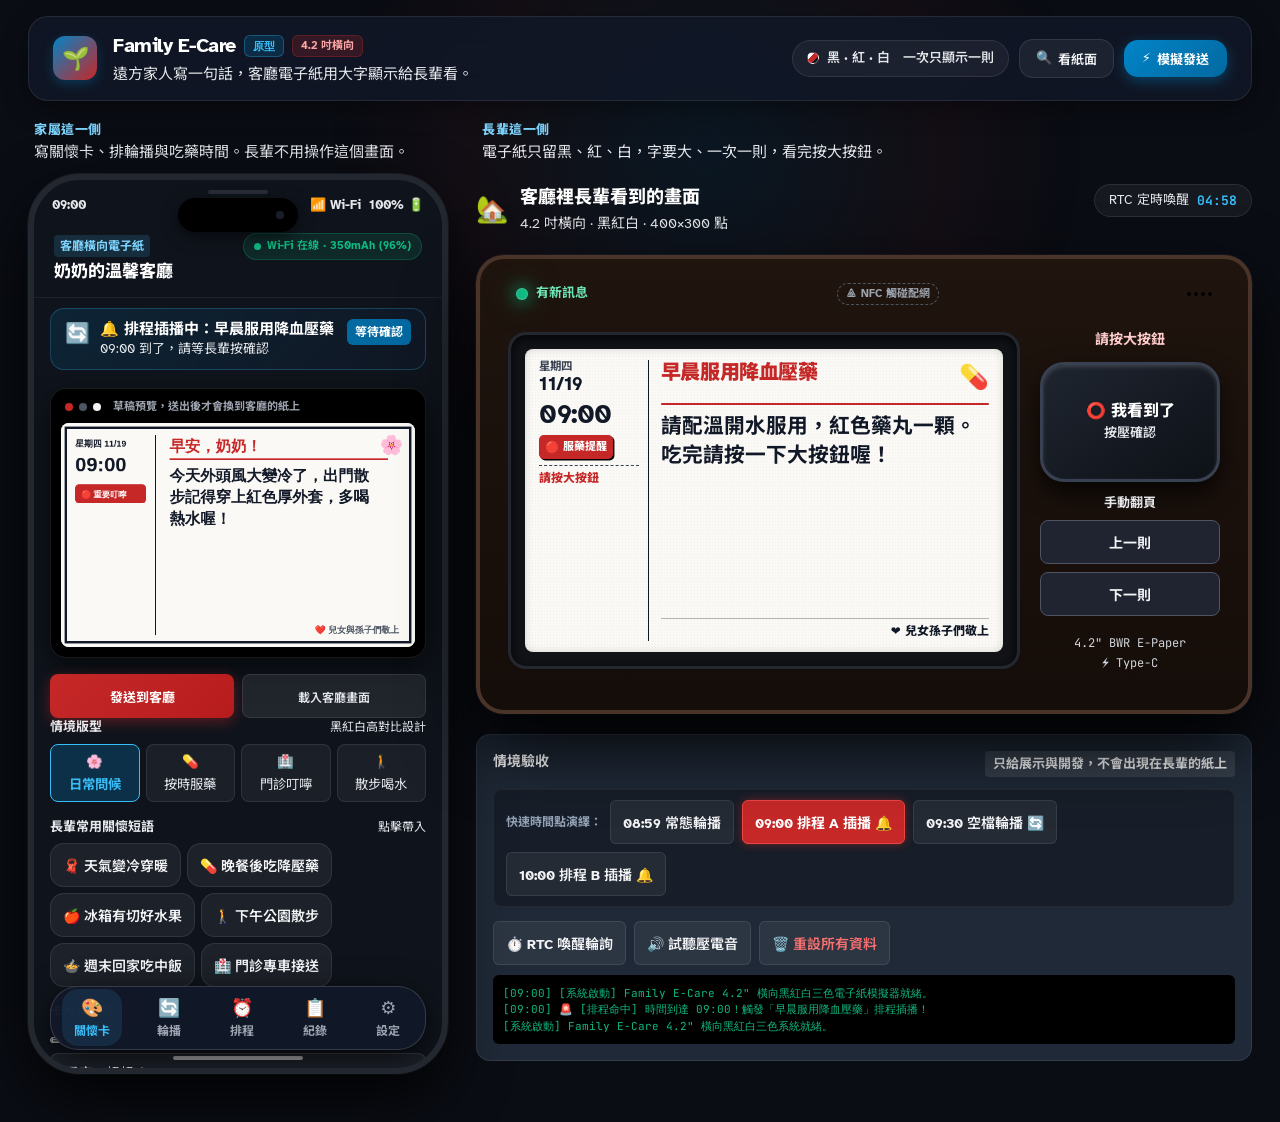
==== commit f2b50015: "第二輪收斂電子紙狀態文字、手機橫幅與工程控制台 把紙上過長的狀態改成「請按大按鈕」，窄螢幕的提醒改成直向排列，並讓工程控制台的按鈕達到可點大小、補上回客廳原型的連結。  Co-authored-by:" ====
--- a/family-e-care/index.html
+++ b/family-e-care/index.html
@@ -14,7 +14,7 @@
   <link href="https://fonts.googleapis.com/css2?family=Atkinson+Hyperlegible:ital,wght@0,400;0,700;1,400;1,700&family=Noto+Sans+TC:wght@400;500;700;900&family=JetBrains+Mono:wght@500;700&display=swap" rel="stylesheet">
   <link rel="icon" href="favicon.svg" type="image/svg+xml">
   <link rel="icon" href="favicon.ico" sizes="32x32">
-  <link rel="stylesheet" href="style.css?v=3.2">
+  <link rel="stylesheet" href="style.css?v=3.3">
 </head>
 <body>
   <a class="skip-link" href="#main-content">跳到主要內容</a>
@@ -137,7 +137,7 @@
                   <span class="dot-red"></span>
                   <span class="dot-black"></span>
                   <span class="dot-white"></span>
-                  <span class="mount-label">橫向 4.2 吋黑紅白三色電子紙 (1:1 實時映射)</span>
+                  <span class="mount-label">草稿預覽，送出後才會換到客廳的紙上</span>
                 </div>
                 <div class="canvas-wrapper-landscape">
                   <canvas id="designerCanvas" width="600" height="380"></canvas>
@@ -779,6 +779,6 @@
     </main>
   </div>
 
-  <script src="app.js?v=3.2"></script>
+  <script src="app.js?v=3.3"></script>
 </body>
 </html>
--- a/family-e-care/style.css
+++ b/family-e-care/style.css
@@ -886,13 +886,14 @@
 .font-chip {
   background: rgba(255, 255, 255, 0.05);
   border: 1px solid var(--border-color);
-  color: #e5e7eb;
+  color: #f3f4f6;
   padding: 8px;
   border-radius: var(--radius-sm);
-  font-size: 12px;
-  cursor: pointer;
-  font-weight: 600;
+  font-size: 14px;
+  cursor: pointer;
+  font-weight: 700;
   text-align: center;
+  min-height: 44px;
 }
 
 .font-chip.active {
@@ -1621,12 +1622,16 @@
 }
 
 .epd-channel-info {
-  font-size: 2.15cqi;
-  font-weight: 700;
+  font-size: 2.5cqi;
+  font-weight: 800;
   color: var(--ink-black);
   border-top: 1px dashed var(--ink-secondary);
   padding-top: 1cqi;
-  line-height: 1.35;
+  line-height: 1.3;
+}
+
+.epd-channel-info.is-alert {
+  color: var(--eink-red);
 }
 
 /* 右欄：標題、內文、手寫筆跡、署名 */
@@ -2056,6 +2061,15 @@
     font-size: 12px;
   }
 
+  .mode-status-banner {
+    flex-direction: column;
+    align-items: stretch;
+  }
+
+  .mode-chip-status {
+    align-self: flex-start;
+  }
+
   .canvas-action-toolbar,
   .tri-color-bar,
   .stats-counter-grid {
